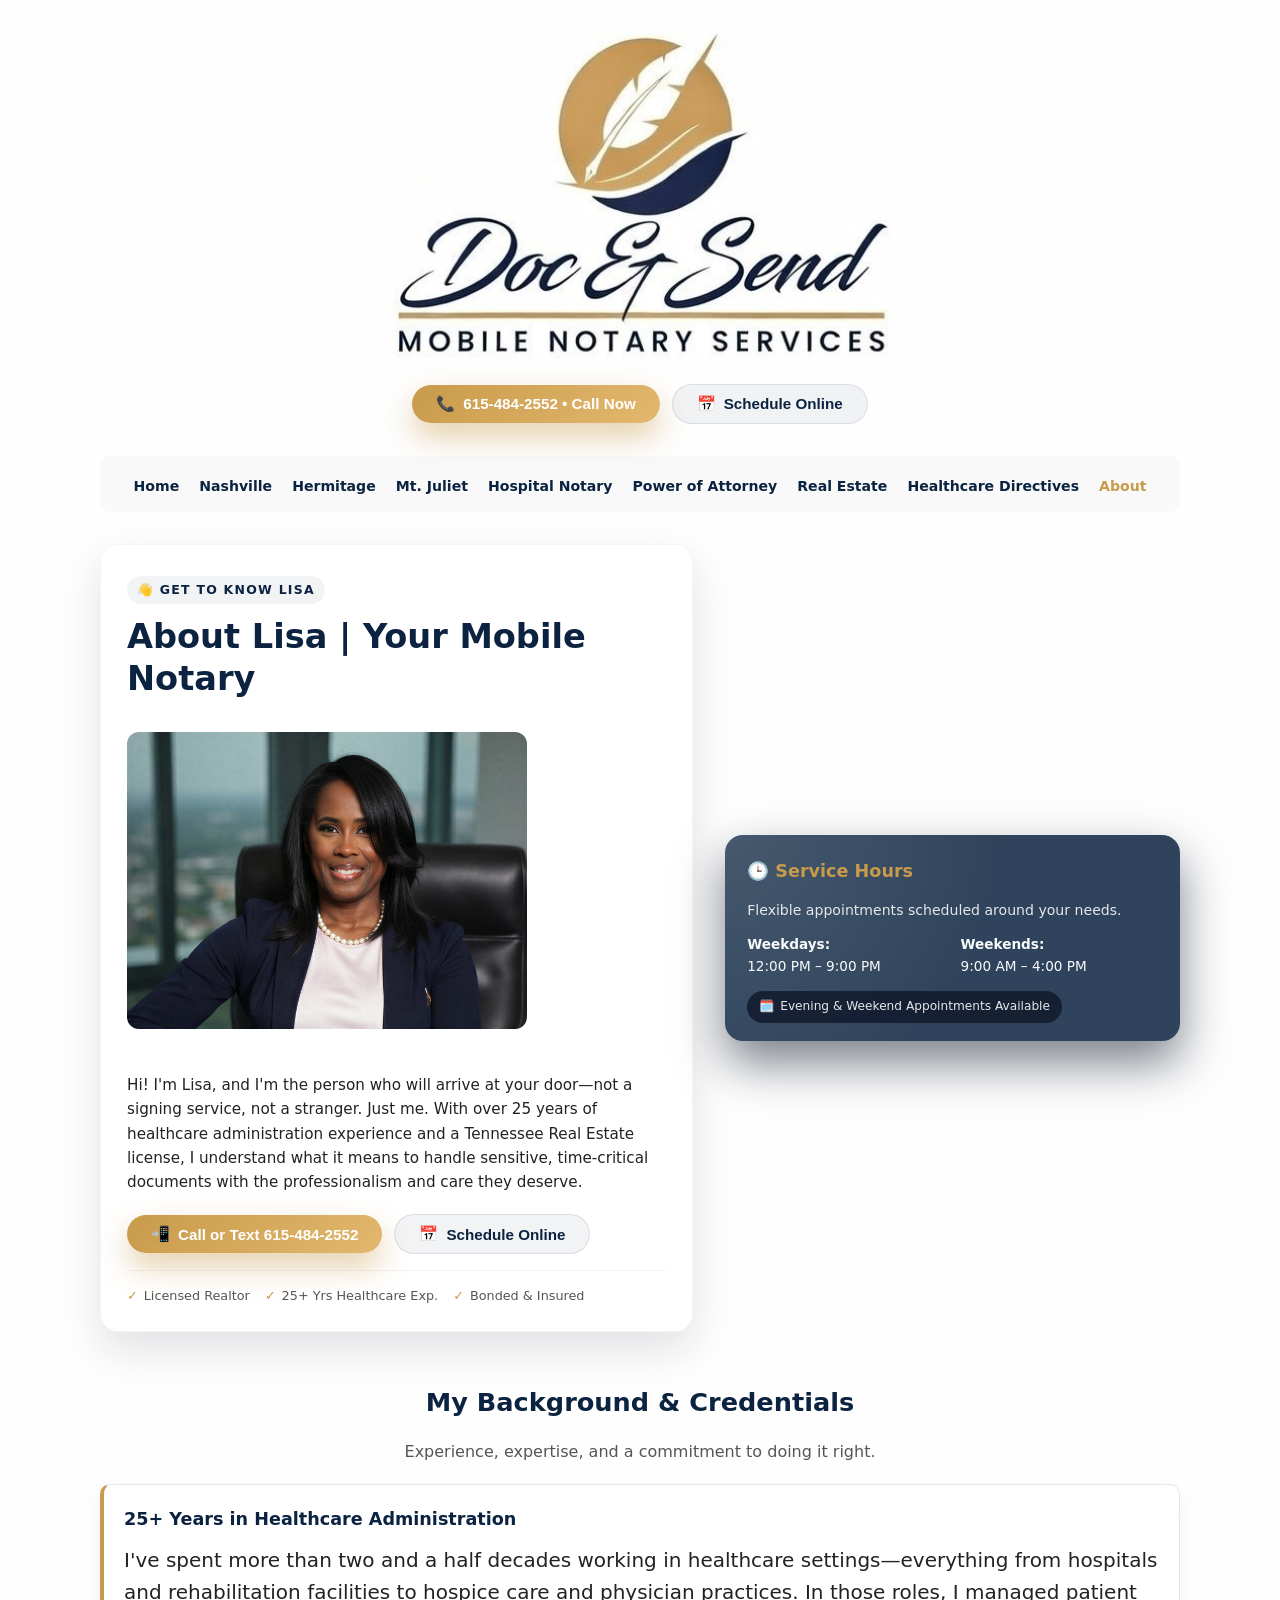
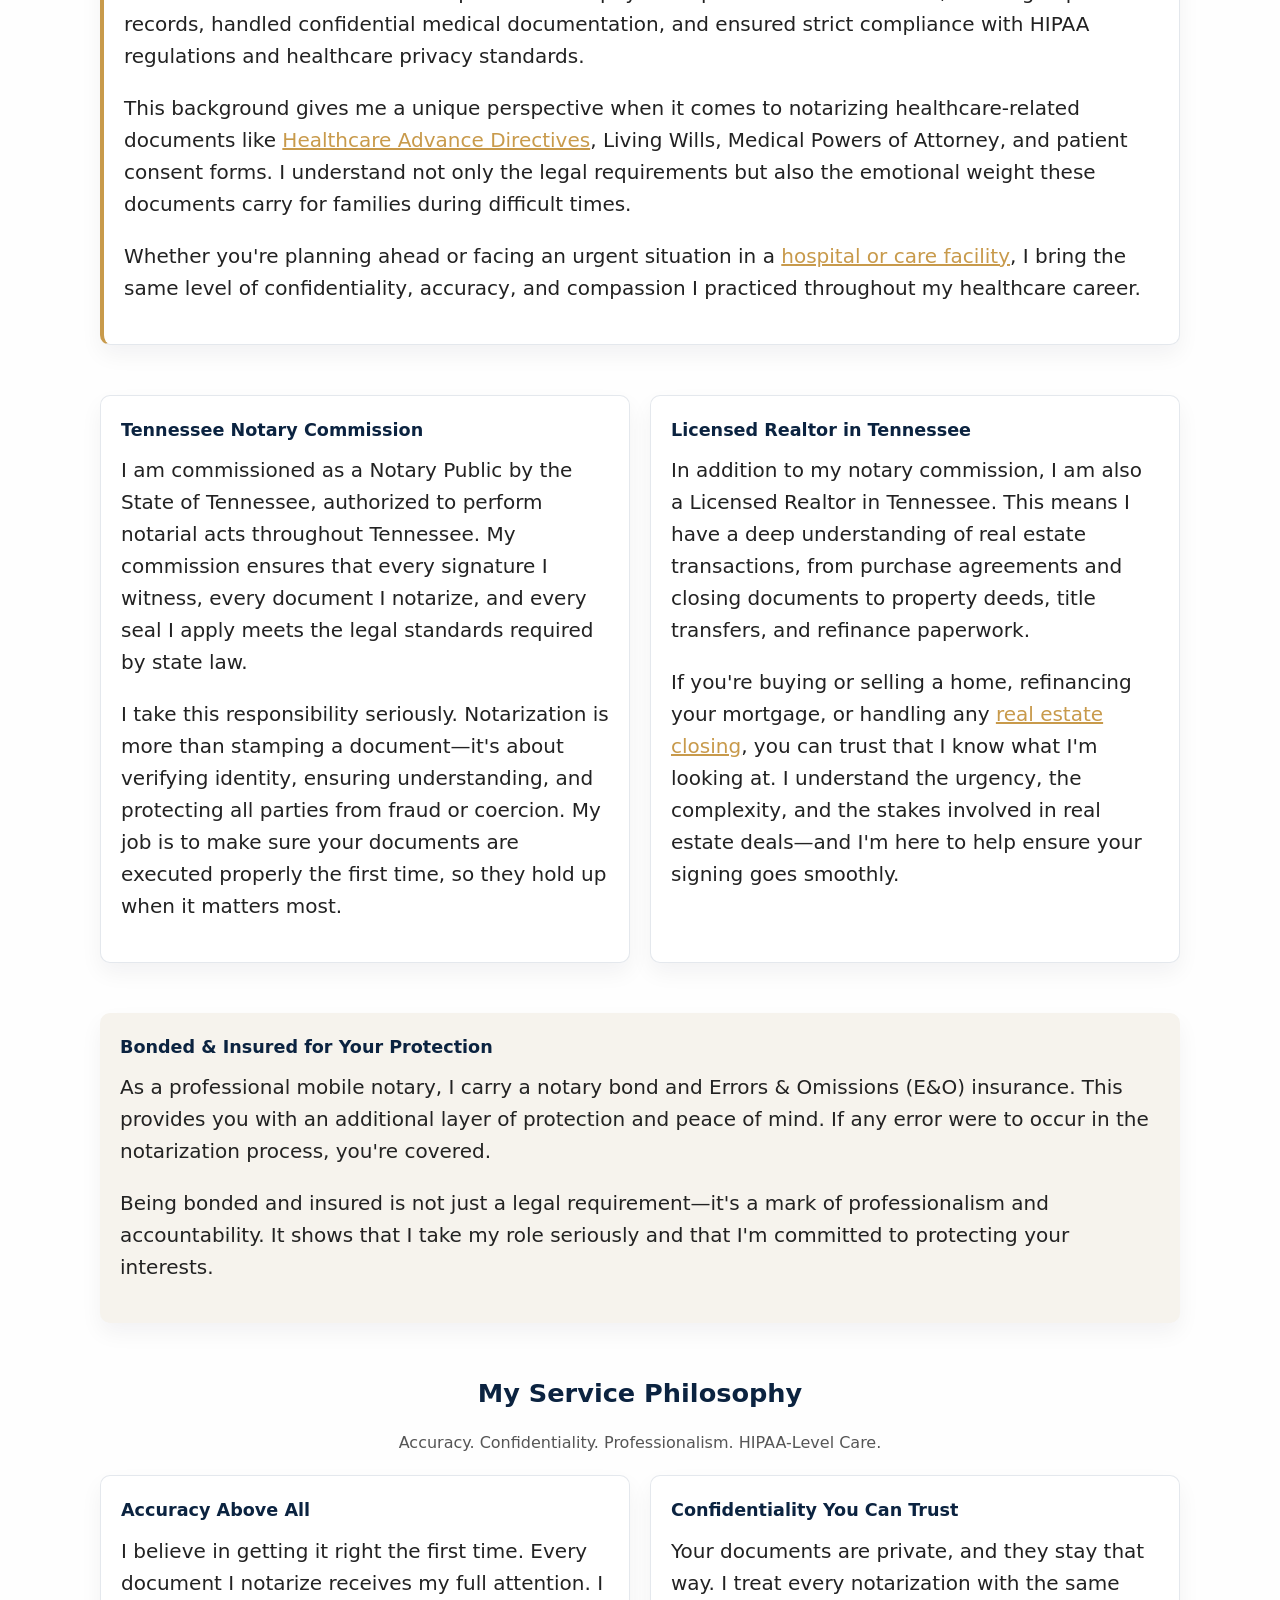
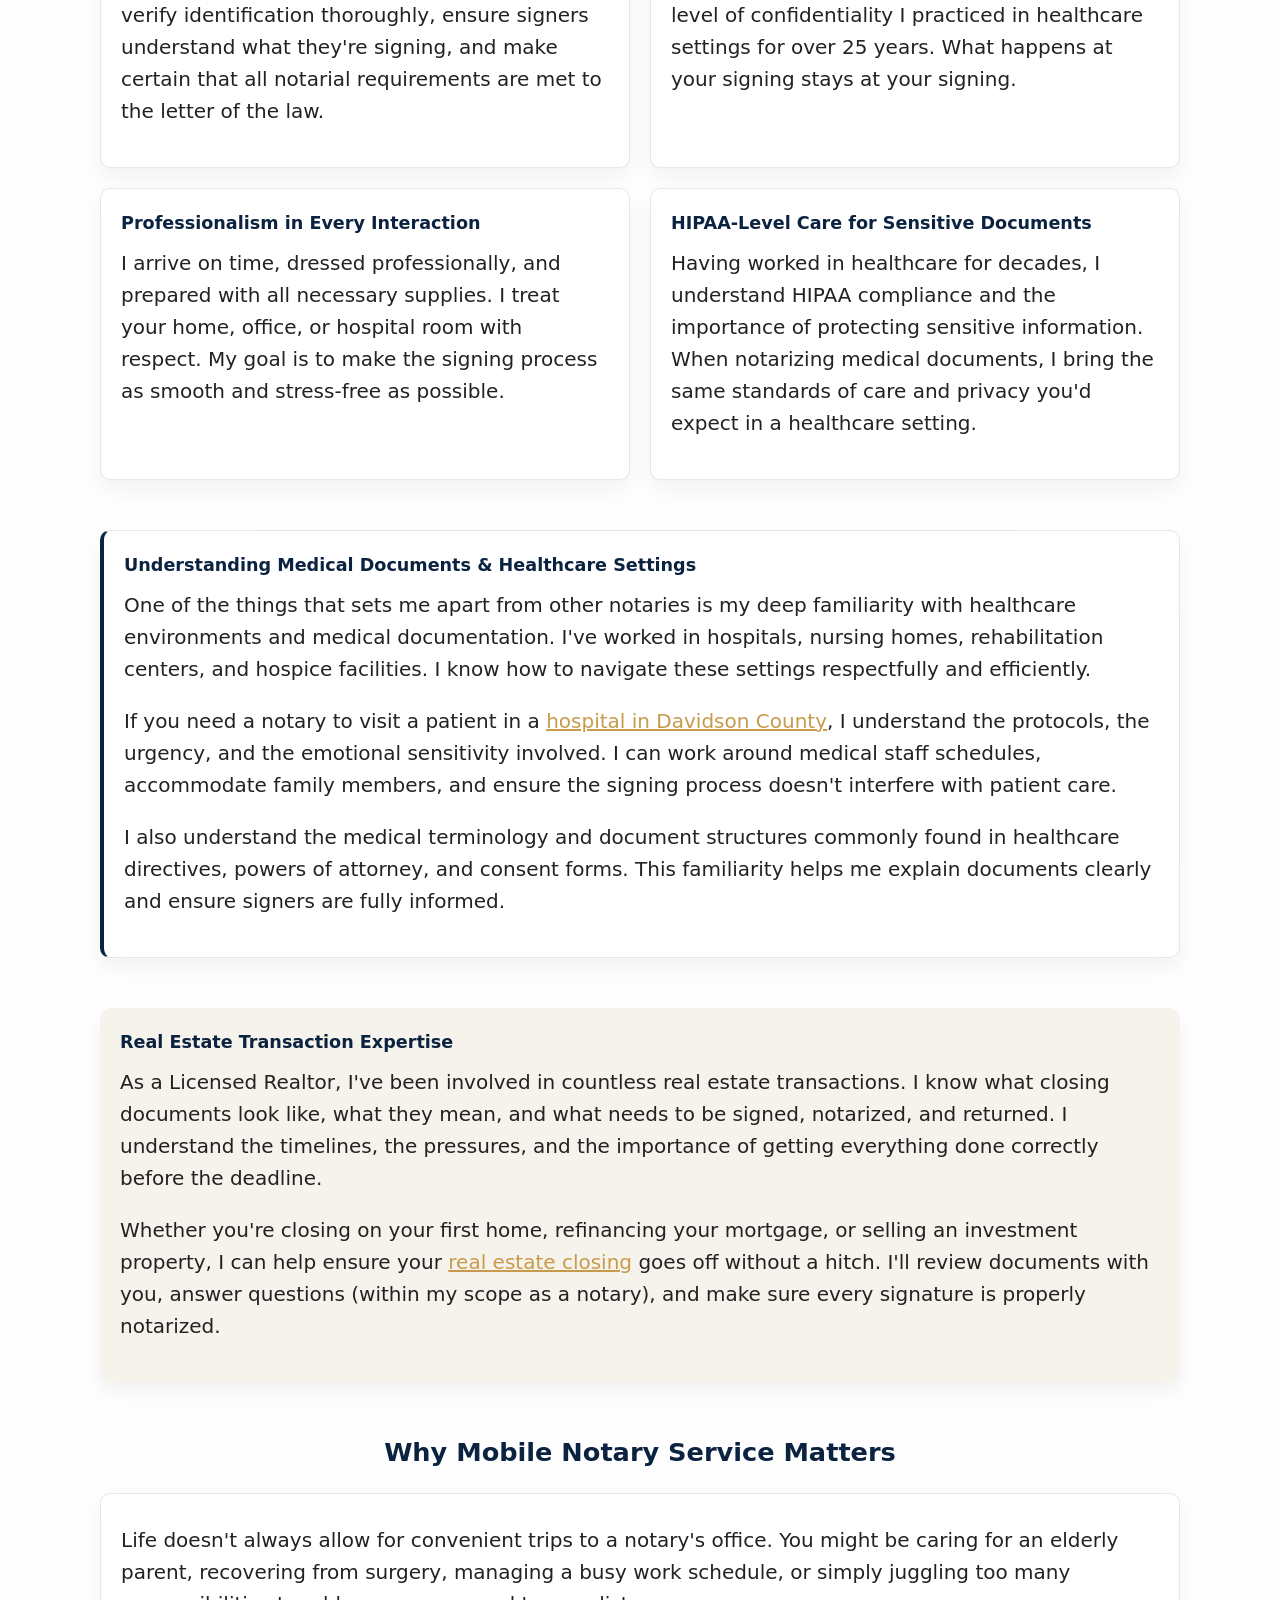
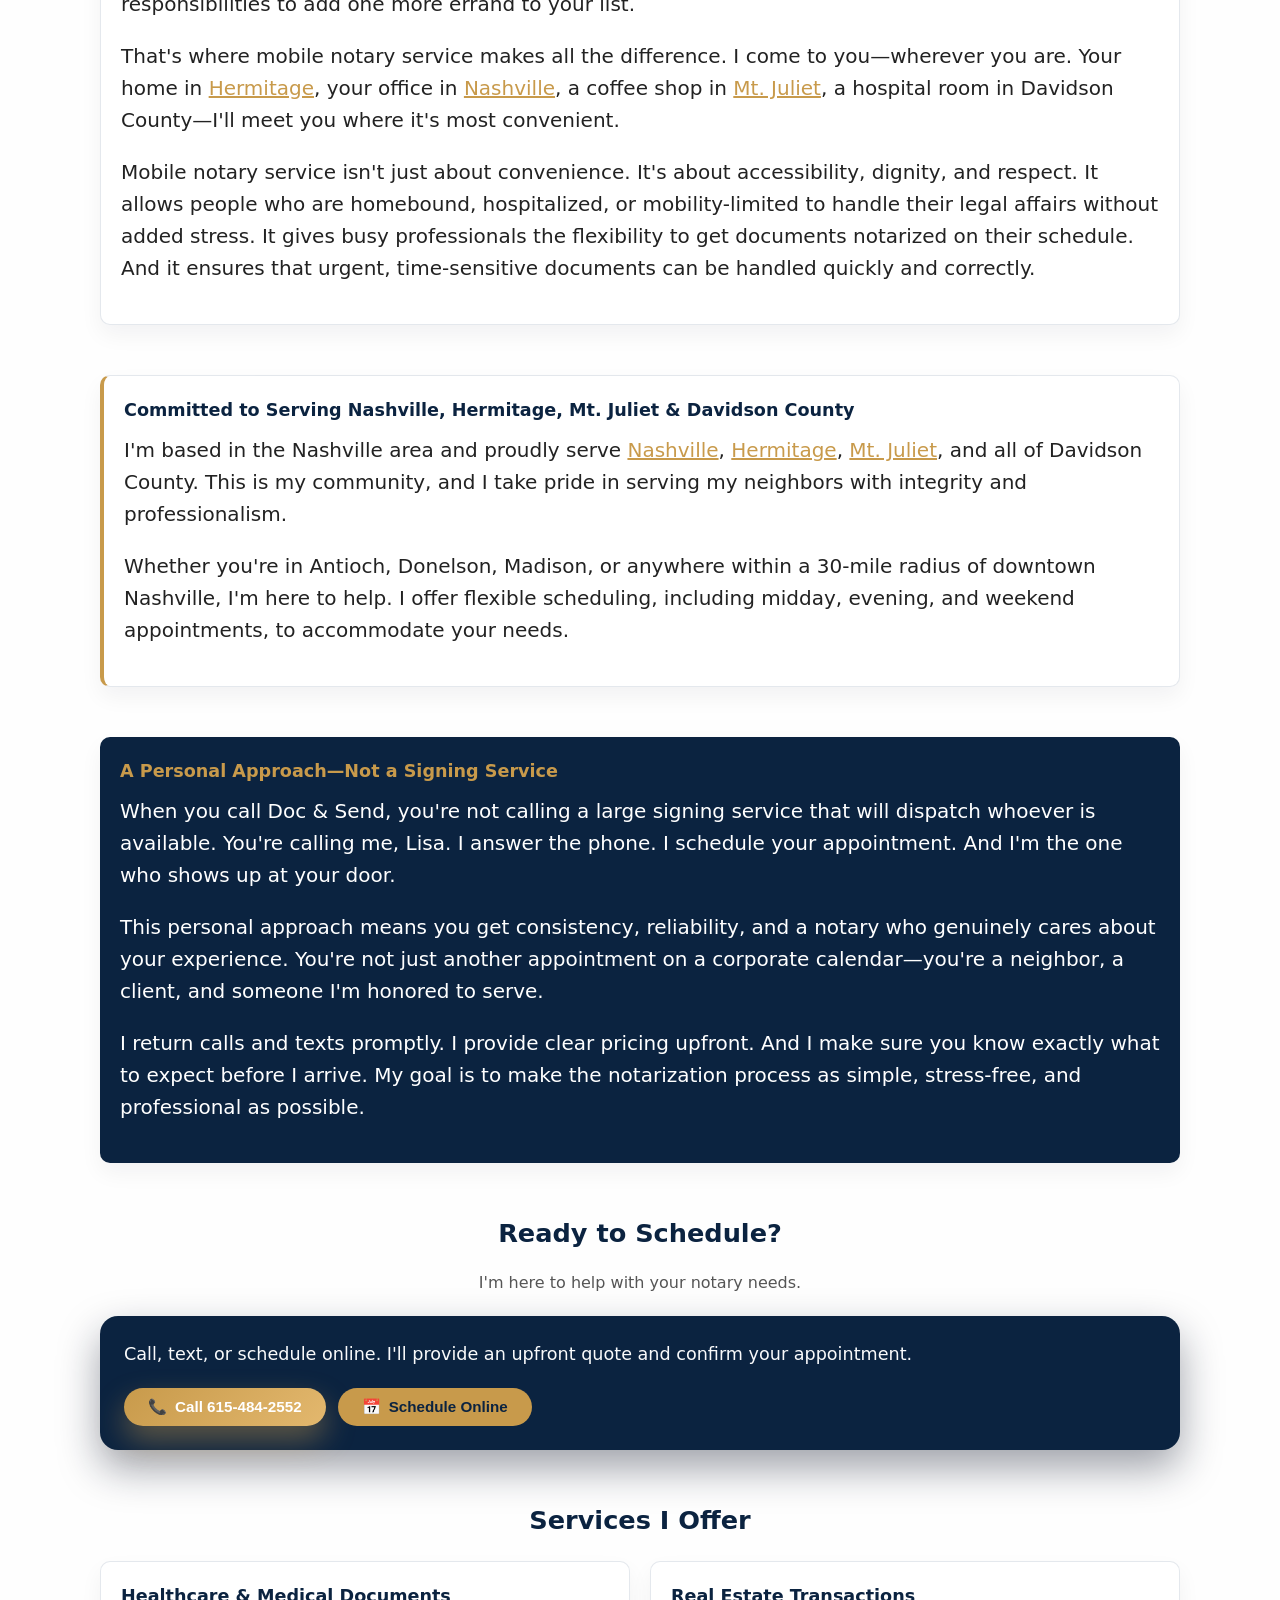
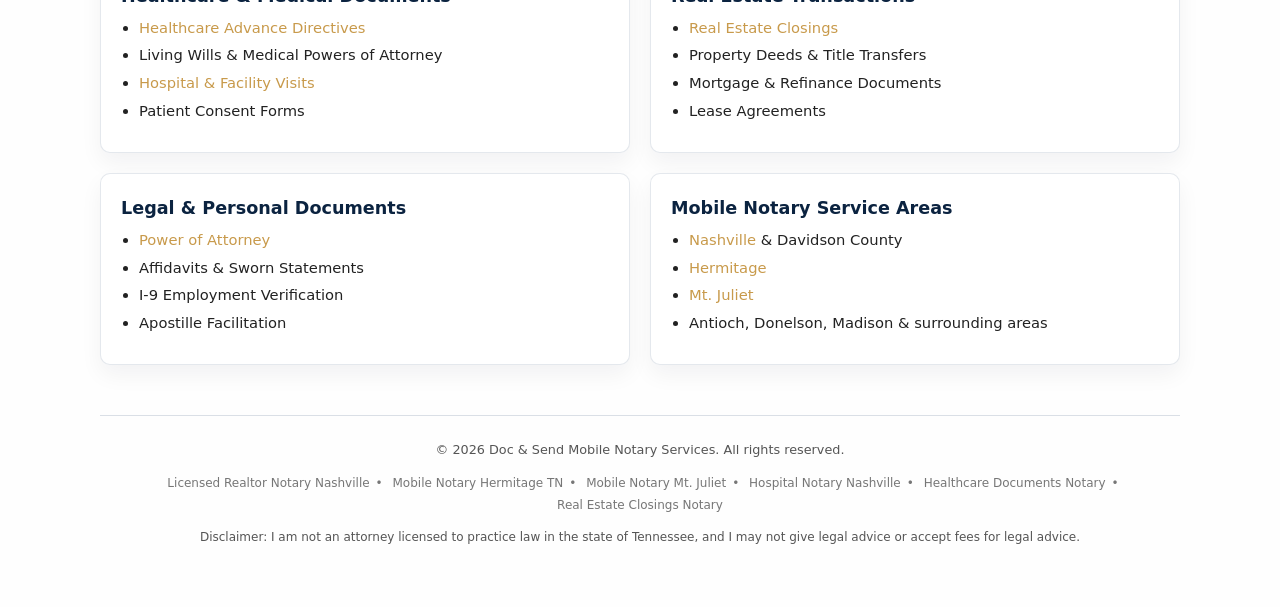
==== about/index.html @ c4f1b06b "Complete Phase IV: About page created Co-authored-by: docandsend <254200608+docandsend@users.noreply" ====
<!DOCTYPE html>

<html lang="en">

<head>

  <meta charset="UTF-8" />

  <title>About Lisa | Doc & Send Mobile Notary | 25+ Years Healthcare Experience</title>

  <meta name="description" content="Meet Lisa, your mobile notary with 25+ years healthcare administration experience, Tennessee Notary Commission, and Licensed Realtor. Bonded & insured. Serving Nashville, TN." />

  <meta name="viewport" content="width=device-width, initial-scale=1" />

  <link rel="canonical" href="https://docandsend.com/about/" />

  <meta name="keywords" content="about Doc and Send, Lisa mobile notary, healthcare notary Nashville, licensed realtor notary, Tennessee notary commission, bonded insured notary Nashville" />

  

  <meta property="og:title" content="About Lisa | Doc & Send Mobile Notary | 25+ Years Healthcare Experience" />

  <meta property="og:description" content="Meet Lisa, your mobile notary with 25+ years healthcare administration experience, Tennessee Notary Commission, and Licensed Realtor. Bonded & insured. Serving Nashville, TN." />

  <meta property="og:url" content="https://docandsend.com/about/" />

  <meta property="og:type" content="website" />

  <meta property="og:image" content="https://docandsend.com/Lisa_Midshot.webp" />

  <style>

    :root {

      --ds-navy: #0b2340;

      --ds-gold: #c89a4b;

      --ds-cream: #f6f3ed;

      --ds-text: #222222;

      --ds-muted: #555555;

      --ds-radius-lg: 18px;

      --ds-radius-md: 10px;

      --ds-shadow-soft: 0 18px 40px rgba(15, 23, 42, 0.12);

      --ds-font-sans: system-ui, -apple-system, BlinkMacSystemFont, "SF Pro Text", "Segoe UI", sans-serif;

      --ds-max-width: 1120px;

    }

    * { box-sizing: border-box; }

    body {
  margin: 0;
  font-size: 20px;
  font-family: var(--ds-font-sans);
  color: var(--ds-text);
  background-color: #fefefe;
  line-height: 1.6;
}


    a { color: inherit; text-decoration: none; }

    .page {

      max-width: var(--ds-max-width);

      margin: 0 auto;

      padding: 24px 20px 60px;

    }

    /* HEADER */

    header {

      display: flex;

      align-items: center;

      justify-content: center;

      gap: 16px;

      margin-bottom: 32px;

      flex-wrap: wrap;

    }

    .brand {

      display: flex;

      align-items: center;

      gap: 14px;

      justify-content: center;

      width: 100%;

    }

    .brand img {

      display: block;

      width: clamp(160px, 45vw, 520px);

      max-width: 60vw;

      height: auto;

      margin: 0 auto;

    }

    .header-cta {

      display: flex;

      flex-direction: row;

      align-items: center;

      justify-content: center;

      gap: 12px;

      margin-top: 10px;

      flex-wrap: wrap;

    }

    /* BUTTONS */

    .btn-primary {

      display: inline-flex;

      align-items: center;

      justify-content: center;

      gap: 8px;

      padding: 10px 24px;

      border-radius: 999px;

      background: linear-gradient(135deg, var(--ds-gold), #e3b86e);

      color: #fff;

      font-weight: 600;

      font-size: 0.95rem;

      border: none;

      cursor: pointer;

      box-shadow: 0 14px 30px rgba(200, 154, 75, 0.45);

      transition: transform 0.12s ease, box-shadow 0.12s ease;

    }

    .btn-primary:hover {

      transform: translateY(-1px);

      box-shadow: 0 18px 38px rgba(200, 154, 75, 0.55);

    }

    

    .btn-secondary {

        background: rgba(11, 35, 64, 0.05);

        color: var(--ds-navy);

        box-shadow: none;

        border: 1px solid rgba(11, 35, 64, 0.1);

    }

    .btn-secondary:hover {

        background: rgba(11, 35, 64, 0.1);

        box-shadow: none;

    }

    /* NAVIGATION */

    nav {

      margin-bottom: 32px;

      background: rgba(11, 35, 64, 0.02);

      border-radius: var(--ds-radius-md);

      padding: 12px 20px;

      overflow-x: auto;

      -webkit-overflow-scrolling: touch;

    }

    nav ul {

      display: flex;

      list-style: none;

      margin: 0;

      padding: 0;

      gap: 20px;

      flex-wrap: wrap;

      justify-content: center;

      align-items: center;

    }

    nav li {

      white-space: nowrap;

    }

    nav a {

      color: var(--ds-navy);

      font-weight: 600;

      font-size: 0.88rem;

      text-decoration: none;

      transition: color 0.2s ease;

    }

    nav a:hover {

      color: var(--ds-gold);

    }

    nav a.active {

      color: var(--ds-gold);

    }

    /* HERO */

    .hero {

      display: grid;

      grid-template-columns: minmax(0, 3fr) minmax(0, 2.3fr);

      gap: 32px;

      align-items: center;

      margin-bottom: 50px;

    }

    .hero-card {

      background: #ffffff;

      border-radius: var(--ds-radius-lg);

      padding: 26px 26px 24px;

      box-shadow: var(--ds-shadow-soft);

      border: 1px solid rgba(15, 23, 42, 0.04);

    }

    .eyebrow {

      display: inline-flex;

      align-items: center;

      gap: 8px;

      padding: 4px 10px;

      border-radius: 999px;

      background: rgba(11, 35, 64, 0.05);

      color: var(--ds-navy);

      font-size: 0.78rem;

      text-transform: uppercase;

      letter-spacing: 0.1em;

      margin-bottom: 12px;

      font-weight: 700;

    }

    .hero-title {

      font-size: 2.1rem;

      line-height: 1.25;

      margin: 0 0 12px;

      color: var(--ds-navy);

    }

    

    .hero-kicker {

      font-weight: 600;

      color: var(--ds-muted);

      font-size: 1rem;

      margin-bottom: 8px;

    }

    .hero-copy {

      font-size: 0.95rem;

      color: var(--ds-text);

      margin-bottom: 20px;

    }

    .hero-actions {

      display: flex;

      flex-wrap: wrap;

      gap: 12px;

      align-items: center;

      margin-bottom: 16px;

    }

    .secondary-link {

      font-size: 0.86rem;

      color: var(--ds-navy);

      text-decoration: underline;

      text-decoration-style: dotted;

      text-decoration-thickness: 1px;

      text-underline-offset: 3px;

    }

    .hero-trust {

        display: flex;

        gap: 15px;

        margin-top: 15px;

        font-size: 0.8rem;

        color: var(--ds-muted);

        flex-wrap: wrap;

        border-top: 1px solid rgba(0,0,0,0.05);

        padding-top: 15px;

    }

    .trust-item { display: flex; align-items: center; gap: 6px; }

    .trust-item span { color: var(--ds-gold); font-weight: bold; }

    .hero-highlight {

      background: #2f445c;

      border-radius: var(--ds-radius-lg);

      padding: 22px 22px 18px;

      color: #f9fafb;

      box-shadow: 0 22px 48px rgba(15, 23, 42, 0.55);

      position: relative;

      overflow: hidden;

    }

    .hero-highlight:before {

      content: "";

      position: absolute;

      inset: 0;

      background: radial-gradient(circle at 0% 0%, rgba(255,255,255,0.12), transparent 55%);

      opacity: 0.9;

    }

    .hero-highlight-inner { position: relative; z-index: 1; }

    .hero-highlight-title { font-size: 1.1rem; font-weight: 600; margin-bottom: 6px; color: var(--ds-gold); }

    .hero-highlight-text { font-size: 0.88rem; color: #e5e7eb; margin-bottom: 12px; }

    .hero-highlight-hours { display: grid; grid-template-columns: repeat(2, minmax(0,1fr)); gap: 8px 16px; font-size: 0.85rem; }

    

    .badge-pill {

      display: inline-flex;

      align-items: center;

      gap: 6px;

      padding: 6px 12px;

      border-radius: 999px;

      background: rgba(15, 23, 42, 0.8);

      color: #e5e7eb;

      font-size: 0.76rem;

      margin-top: 14px;

    }

    section { margin-bottom: 50px; }

    .section-header { margin-bottom: 20px; text-align: center; }

    .section-title { font-size: 1.6rem; font-weight: 700; color: var(--ds-navy); margin: 0 0 8px; }

    .section-tagline { font-size: 1rem; color: var(--ds-muted); }

    .grid-2 { display: grid; gap: 20px; grid-template-columns: repeat(2, minmax(0, 1fr)); }

    .grid-3 { display: grid; gap: 20px; grid-template-columns: repeat(3, minmax(0, 1fr)); }

    .card {

      background: #ffffff;

      border-radius: var(--ds-radius-md);

      padding: 20px;

      border: 1px solid rgba(148, 163, 184, 0.25);

      box-shadow: 0 10px 22px rgba(15,23,42,0.05);

      transition: transform 0.2s ease;

      height: 100%;

    }

    .card:hover { transform: translateY(-2px); box-shadow: 0 15px 30px rgba(15,23,42,0.1); }

    .card-title { font-size: 1.1rem; font-weight: 700; color: var(--ds-navy); margin-bottom: 6px; }

    .card-sub { font-size: 0.9rem; color: var(--ds-muted); margin-bottom: 12px; font-style: italic; }

    .card ul { padding-left: 18px; margin: 6px 0 10px; font-size: 0.92rem; }

    .card ul li + li { margin-top: 4px; }

    

    /* Process Step Styles */

    .step-card { text-align: center; padding: 24px 16px; }

    .step-num {

        background: var(--ds-navy);

        color: white;

        width: 36px; height: 36px;

        border-radius: 50%;

        display: flex; align-items: center; justify-content: center;

        margin: 0 auto 12px;

        font-weight: bold;

        box-shadow: 0 4px 10px rgba(11, 35, 64, 0.3);

    }

    

    .pill-row { display: flex; flex-wrap: wrap; gap: 8px; margin-top: 12px; font-size: 0.78rem; }

    .pill { padding: 4px 10px; border-radius: 999px; background: rgba(11, 35, 64, 0.06); color: var(--ds-navy); font-weight: 600; }

    /* SPECIAL PRICING STYLES */

    .price-item { display: flex; justify-content: space-between; align-items: baseline; margin-bottom: 10px; padding-bottom: 10px; border-bottom: 1px dashed #e5e7eb; }

    .price-item:last-child { border-bottom: none; margin-bottom: 0; }

    .price-label { font-size: 0.95rem; color: var(--ds-text); }

    .price-val { font-weight: 700; color: var(--ds-navy); }

    .price-val.highlight { color: var(--ds-gold); font-size: 1.1rem; }

    

    .price-range-card { background: #0b2340; color: #fff; border: none; }

    .price-range-card .card-title { color: #fff; }

    .price-range-card .card-sub { color: #cbd5f5; }

    .price-range-card .price-label { color: #e5e7eb; }

    .price-range-card .price-val { color: var(--ds-gold); }

    .price-range-card .price-item { border-bottom-color: rgba(255,255,255,0.1); }

    .cta-strip {

      background: #0b2340;

      border-radius: var(--ds-radius-lg);

      padding: 24px;

      color: #f9fafb;

      display: flex;

      flex-wrap: wrap;

      align-items: center;

      justify-content: space-between;

      gap: 20px;

      box-shadow: 0 18px 42px rgba(15,23,42,0.4);

    }

    .cta-strip-text { font-size: 1.1rem; }

    footer { margin-top: 40px; border-top: 1px solid rgba(148, 163, 184, 0.35); padding-top: 24px; font-size: 0.8rem; color: var(--ds-muted); text-align: center; }

    .seo-footer { margin-top: 12px; font-size: 0.75rem; opacity: 0.8; line-height: 1.8; }

    .seo-footer span { display: inline-block; margin: 0 6px; }

    /* Responsive */

    @media (max-width: 880px) {

      header { flex-direction: column; text-align: center; }

      .hero { grid-template-columns: minmax(0, 1fr); }

      .hero-highlight { order: -1; margin-bottom: 20px; }

      .grid-3 { grid-template-columns: minmax(0, 1fr); }

    }

    @media (max-width: 520px) {

      body { font-size: 18px; }

      .hero-title { font-size: 1.7rem; }

      .page { padding-inline: 16px; }

      .grid-2 { grid-template-columns: minmax(0, 1fr); }

      .price-item { flex-direction: column; gap: 2px; }

    }
/* Ensure Lisa image width matches "Meet Your Notary" heading */

.notary-header-wrapper {
  display: inline-block;  /* width driven by the heading text */
  text-align: left;       /* optional: keeps alignment clean */
}

.notary-header-wrapper .section-title {
  margin: 0;
  padding: 0;
}

.lisa-image {
  width: 100%;            /* matches the width of the wrapper (same as text) */
  height: auto;           /* preserves aspect ratio */
  display: block;
  margin-top: 0.75rem;    /* space between text and image */
  border-radius: 12px;    /* soft rounded corners */
}

/* Keep centered on mobile/tablet */
@media (max-width: 880px) {
  .section-header {
    text-align: center;
  }
  .notary-header-wrapper {
    text-align: center;
  }
}

  </style>

  <script type="application/ld+json">

  {

    "@context": "https://schema.org",

    "@type": "LocalBusiness",

    "name": "Doc & Send Mobile Notary Services",

    "image": "https://docandsend.com/DocandSend_Logo2.png",

    "url": "https://docandsend.com/",

    "telephone": "+1-615-484-2552",

    "priceRange": "$",

    "address": {

      "@type": "PostalAddress",

      "addressLocality": "Nashville",

      "addressRegion": "TN",

      "postalCode": "37201",

      "addressCountry": "US"

    },

    "areaServed": [

      {

        "@type": "Place",

        "name": "Nashville",

        "address": {

          "@type": "PostalAddress",

          "addressLocality": "Nashville",

          "addressRegion": "TN"

        }

      },

      {

        "@type": "Place",

        "name": "Hermitage",

        "address": {

          "@type": "PostalAddress",

          "addressLocality": "Hermitage",

          "addressRegion": "TN"

        }

      },

      {

        "@type": "Place",

        "name": "Mt. Juliet",

        "address": {

          "@type": "PostalAddress",

          "addressLocality": "Mt. Juliet",

          "addressRegion": "TN"

        }

      },

      {

        "@type": "Place",

        "name": "Davidson County",

        "address": {

          "@type": "PostalAddress",

          "addressRegion": "TN"

        }

      }

    ],

    "geo": {

      "@type": "GeoCoordinates",

      "latitude": 36.1627,

      "longitude": -86.7816

    },

    "openingHoursSpecification": [

      { "@type": "OpeningHoursSpecification", "dayOfWeek": ["Monday","Tuesday","Wednesday","Thursday","Friday"], "opens": "12:00", "closes": "21:00" },

      { "@type": "OpeningHoursSpecification", "dayOfWeek": ["Saturday","Sunday"], "opens": "09:00", "closes": "16:00" }

    ],

    "description": "Licensed Realtor and mobile notary public offering midday, evening, weekend and hospital notary services in Nashville & Davidson County."

  }

  </script>

  <script type="application/ld+json">

  {

    "@context": "https://schema.org",

    "@type": "Person",

    "name": "Lisa",

    "jobTitle": "Mobile Notary Public & Licensed Realtor",

    "description": "Licensed Realtor and mobile notary with 25+ years healthcare administration experience, serving Nashville, Hermitage, Mt. Juliet, and Davidson County.",

    "url": "https://docandsend.com/about/",

    "image": "https://docandsend.com/Lisa_Midshot.webp",

    "telephone": "+1-615-484-2552",

    "knowsAbout": [

      "Notary Services",

      "Healthcare Administration",

      "Real Estate Transactions",

      "HIPAA Compliance",

      "Healthcare Advance Directives",

      "Power of Attorney",

      "Hospital Notary Services",

      "Real Estate Closings"

    ],

    "hasCredential": [

      {

        "@type": "EducationalOccupationalCredential",

        "credentialCategory": "Professional License",

        "name": "Tennessee Notary Commission"

      },

      {

        "@type": "EducationalOccupationalCredential",

        "credentialCategory": "Professional License",

        "name": "Licensed Realtor - Tennessee"

      }

    ],

    "areaServed": {

      "@type": "Place",

      "name": "Nashville Metropolitan Area",

      "address": {

        "@type": "PostalAddress",

        "addressLocality": "Nashville",

        "addressRegion": "TN",

        "addressCountry": "US"

      }

    },

    "memberOf": {

      "@type": "Organization",

      "name": "Doc & Send Mobile Notary Services"

    }

  }

  </script>

</head>

<body>

  <div class="page">

    <header>

      <div class="brand">

        <img src="../DocandSend_Logo2.png" alt="Doc & Send Mobile Notary logo" />

      </div>

      <div class="header-cta">

        <button class="btn-primary" onclick="window.location.href='tel:16154842552'">

          <span class="icon">📞</span>

          <span>615-484-2552 • Call Now</span>

        </button>

        <button class="btn-primary btn-secondary" onclick="window.location.href='https://calendly.com/youroneclickhome/serviceconsult'">

          <span class="icon">📅</span>

          <span>Schedule Online</span>

        </button>

      </div>

    </header>

    <nav>

      <ul>

        <li><a href="../">Home</a></li>

        <li><a href="../mobile-notary-nashville-tn/">Nashville</a></li>

        <li><a href="../mobile-notary-hermitage-tn/">Hermitage</a></li>

        <li><a href="../mobile-notary-mt-juliet-tn/">Mt. Juliet</a></li>

        <li><a href="../hospital-notary-davidson-county/">Hospital Notary</a></li>

        <li><a href="../power-of-attorney-notary-nashville/">Power of Attorney</a></li>

        <li><a href="../real-estate-closing-notary-nashville/">Real Estate</a></li>

        <li><a href="../healthcare-advance-directives-notary/">Healthcare Directives</a></li>

        <li><a href="../about/" class="active">About</a></li>

      </ul>

    </nav>

    <main>

      <section class="hero">

        <div class="hero-card">

          <div class="eyebrow">

            <span>👋 Get to Know Lisa</span>

          </div>

          <h1 class="hero-title">About Lisa | Your Mobile Notary</h1>

          <img src="../Lisa_Midshot.webp" alt="Lisa - Mobile Notary Nashville" style="max-width: 400px; border-radius: 12px; margin: 20px 0;" />

          <p class="hero-copy">

            Hi! I'm Lisa, and I'm the person who will arrive at your door—not a signing service, not a stranger. Just me. With over 25 years of healthcare administration experience and a Tennessee Real Estate license, I understand what it means to handle sensitive, time-critical documents with the professionalism and care they deserve.

          </p>

          <div class="hero-actions">

            <button class="btn-primary" onclick="window.location.href='tel:16154842552'">

              <span class="icon">📲</span>

              <span>Call or Text 615-484-2552</span>

            </button>

            <button class="btn-primary btn-secondary" onclick="window.location.href='https://calendly.com/youroneclickhome/serviceconsult'">

              <span class="icon">📅</span>

              <span>Schedule Online</span>

            </button>

          </div>

          <div class="hero-trust">

            <div class="trust-item"><span>✓</span> Licensed Realtor</div>

            <div class="trust-item"><span>✓</span> 25+ Yrs Healthcare Exp.</div>

            <div class="trust-item"><span>✓</span> Bonded & Insured</div>

          </div>

        </div>

        <aside class="hero-highlight">

          <div class="hero-highlight-inner">

            <div class="hero-highlight-title">🕒 Service Hours</div>

            <p class="hero-highlight-text">

              Flexible appointments scheduled around your needs.

            </p>

            <div class="hero-highlight-hours">

              <div><strong>Weekdays:</strong><br>12:00 PM – 9:00 PM</div>

              <div><strong>Weekends:</strong><br>9:00 AM – 4:00 PM</div>

            </div>

            <div class="badge-pill">

              <span>🗓️</span>

              <span>Evening & Weekend Appointments Available</span>

            </div>

          </div>

        </aside>

      </section>

      <section>

        <div class="section-header">

          <h2 class="section-title">My Background & Credentials</h2>

          <p class="section-tagline">Experience, expertise, and a commitment to doing it right.</p>

        </div>

        <div class="card" style="border-left: 4px solid var(--ds-gold);">

          <div class="card-title">25+ Years in Healthcare Administration</div>

          <p style="margin-top: 10px;">

            I've spent more than two and a half decades working in healthcare settings—everything from hospitals and rehabilitation facilities to hospice care and physician practices. In those roles, I managed patient records, handled confidential medical documentation, and ensured strict compliance with HIPAA regulations and healthcare privacy standards.

          </p>

          <p style="margin-top: 10px;">

            This background gives me a unique perspective when it comes to notarizing healthcare-related documents like <a href="../healthcare-advance-directives-notary/" style="color: var(--ds-gold); text-decoration: underline;">Healthcare Advance Directives</a>, Living Wills, Medical Powers of Attorney, and patient consent forms. I understand not only the legal requirements but also the emotional weight these documents carry for families during difficult times.

          </p>

          <p style="margin-top: 10px;">

            Whether you're planning ahead or facing an urgent situation in a <a href="../hospital-notary-davidson-county/" style="color: var(--ds-gold); text-decoration: underline;">hospital or care facility</a>, I bring the same level of confidentiality, accuracy, and compassion I practiced throughout my healthcare career.

          </p>

        </div>

      </section>

      <section>

        <div class="grid-2">

          <div class="card">

            <div class="card-title">Tennessee Notary Commission</div>

            <p style="margin-top: 10px;">

              I am commissioned as a Notary Public by the State of Tennessee, authorized to perform notarial acts throughout Tennessee. My commission ensures that every signature I witness, every document I notarize, and every seal I apply meets the legal standards required by state law.

            </p>

            <p style="margin-top: 10px;">

              I take this responsibility seriously. Notarization is more than stamping a document—it's about verifying identity, ensuring understanding, and protecting all parties from fraud or coercion. My job is to make sure your documents are executed properly the first time, so they hold up when it matters most.

            </p>

          </div>

          <div class="card">

            <div class="card-title">Licensed Realtor in Tennessee</div>

            <p style="margin-top: 10px;">

              In addition to my notary commission, I am also a Licensed Realtor in Tennessee. This means I have a deep understanding of real estate transactions, from purchase agreements and closing documents to property deeds, title transfers, and refinance paperwork.

            </p>

            <p style="margin-top: 10px;">

              If you're buying or selling a home, refinancing your mortgage, or handling any <a href="../real-estate-closing-notary-nashville/" style="color: var(--ds-gold); text-decoration: underline;">real estate closing</a>, you can trust that I know what I'm looking at. I understand the urgency, the complexity, and the stakes involved in real estate deals—and I'm here to help ensure your signing goes smoothly.

            </p>

          </div>

        </div>

      </section>

      <section>

        <div class="card" style="background: #f6f3ed; border: none;">

          <div class="card-title">Bonded & Insured for Your Protection</div>

          <p style="margin-top: 10px;">

            As a professional mobile notary, I carry a notary bond and Errors & Omissions (E&O) insurance. This provides you with an additional layer of protection and peace of mind. If any error were to occur in the notarization process, you're covered.

          </p>

          <p style="margin-top: 10px;">

            Being bonded and insured is not just a legal requirement—it's a mark of professionalism and accountability. It shows that I take my role seriously and that I'm committed to protecting your interests.

          </p>

        </div>

      </section>

      <section>

        <div class="section-header">

          <h2 class="section-title">My Service Philosophy</h2>

          <p class="section-tagline">Accuracy. Confidentiality. Professionalism. HIPAA-Level Care.</p>

        </div>

        <div class="grid-2">

          <div class="card">

            <div class="card-title">Accuracy Above All</div>

            <p style="margin-top: 10px;">

              I believe in getting it right the first time. Every document I notarize receives my full attention. I verify identification thoroughly, ensure signers understand what they're signing, and make certain that all notarial requirements are met to the letter of the law.

            </p>

          </div>

          <div class="card">

            <div class="card-title">Confidentiality You Can Trust</div>

            <p style="margin-top: 10px;">

              Your documents are private, and they stay that way. I treat every notarization with the same level of confidentiality I practiced in healthcare settings for over 25 years. What happens at your signing stays at your signing.

            </p>

          </div>

          <div class="card">

            <div class="card-title">Professionalism in Every Interaction</div>

            <p style="margin-top: 10px;">

              I arrive on time, dressed professionally, and prepared with all necessary supplies. I treat your home, office, or hospital room with respect. My goal is to make the signing process as smooth and stress-free as possible.

            </p>

          </div>

          <div class="card">

            <div class="card-title">HIPAA-Level Care for Sensitive Documents</div>

            <p style="margin-top: 10px;">

              Having worked in healthcare for decades, I understand HIPAA compliance and the importance of protecting sensitive information. When notarizing medical documents, I bring the same standards of care and privacy you'd expect in a healthcare setting.

            </p>

          </div>

        </div>

      </section>

      <section>

        <div class="card" style="border-left: 4px solid var(--ds-navy);">

          <div class="card-title">Understanding Medical Documents & Healthcare Settings</div>

          <p style="margin-top: 10px;">

            One of the things that sets me apart from other notaries is my deep familiarity with healthcare environments and medical documentation. I've worked in hospitals, nursing homes, rehabilitation centers, and hospice facilities. I know how to navigate these settings respectfully and efficiently.

          </p>

          <p style="margin-top: 10px;">

            If you need a notary to visit a patient in a <a href="../hospital-notary-davidson-county/" style="color: var(--ds-gold); text-decoration: underline;">hospital in Davidson County</a>, I understand the protocols, the urgency, and the emotional sensitivity involved. I can work around medical staff schedules, accommodate family members, and ensure the signing process doesn't interfere with patient care.

          </p>

          <p style="margin-top: 10px;">

            I also understand the medical terminology and document structures commonly found in healthcare directives, powers of attorney, and consent forms. This familiarity helps me explain documents clearly and ensure signers are fully informed.

          </p>

        </div>

      </section>

      <section>

        <div class="card" style="background: var(--ds-cream); border: none;">

          <div class="card-title">Real Estate Transaction Expertise</div>

          <p style="margin-top: 10px;">

            As a Licensed Realtor, I've been involved in countless real estate transactions. I know what closing documents look like, what they mean, and what needs to be signed, notarized, and returned. I understand the timelines, the pressures, and the importance of getting everything done correctly before the deadline.

          </p>

          <p style="margin-top: 10px;">

            Whether you're closing on your first home, refinancing your mortgage, or selling an investment property, I can help ensure your <a href="../real-estate-closing-notary-nashville/" style="color: var(--ds-gold); text-decoration: underline;">real estate closing</a> goes off without a hitch. I'll review documents with you, answer questions (within my scope as a notary), and make sure every signature is properly notarized.

          </p>

        </div>

      </section>

      <section>

        <div class="section-header">

          <h2 class="section-title">Why Mobile Notary Service Matters</h2>

        </div>

        <div class="card">

          <p style="margin-top: 10px;">

            Life doesn't always allow for convenient trips to a notary's office. You might be caring for an elderly parent, recovering from surgery, managing a busy work schedule, or simply juggling too many responsibilities to add one more errand to your list.

          </p>

          <p style="margin-top: 10px;">

            That's where mobile notary service makes all the difference. I come to you—wherever you are. Your home in <a href="../mobile-notary-hermitage-tn/" style="color: var(--ds-gold); text-decoration: underline;">Hermitage</a>, your office in <a href="../mobile-notary-nashville-tn/" style="color: var(--ds-gold); text-decoration: underline;">Nashville</a>, a coffee shop in <a href="../mobile-notary-mt-juliet-tn/" style="color: var(--ds-gold); text-decoration: underline;">Mt. Juliet</a>, a hospital room in Davidson County—I'll meet you where it's most convenient.

          </p>

          <p style="margin-top: 10px;">

            Mobile notary service isn't just about convenience. It's about accessibility, dignity, and respect. It allows people who are homebound, hospitalized, or mobility-limited to handle their legal affairs without added stress. It gives busy professionals the flexibility to get documents notarized on their schedule. And it ensures that urgent, time-sensitive documents can be handled quickly and correctly.

          </p>

        </div>

      </section>

      <section>

        <div class="card" style="border-left: 4px solid var(--ds-gold);">

          <div class="card-title">Committed to Serving Nashville, Hermitage, Mt. Juliet & Davidson County</div>

          <p style="margin-top: 10px;">

            I'm based in the Nashville area and proudly serve <a href="../mobile-notary-nashville-tn/" style="color: var(--ds-gold); text-decoration: underline;">Nashville</a>, <a href="../mobile-notary-hermitage-tn/" style="color: var(--ds-gold); text-decoration: underline;">Hermitage</a>, <a href="../mobile-notary-mt-juliet-tn/" style="color: var(--ds-gold); text-decoration: underline;">Mt. Juliet</a>, and all of Davidson County. This is my community, and I take pride in serving my neighbors with integrity and professionalism.

          </p>

          <p style="margin-top: 10px;">

            Whether you're in Antioch, Donelson, Madison, or anywhere within a 30-mile radius of downtown Nashville, I'm here to help. I offer flexible scheduling, including midday, evening, and weekend appointments, to accommodate your needs.

          </p>

        </div>

      </section>

      <section>

        <div class="card" style="background: #0b2340; color: #fff; border: none;">

          <div class="card-title" style="color: var(--ds-gold);">A Personal Approach—Not a Signing Service</div>

          <p style="margin-top: 10px;">

            When you call Doc & Send, you're not calling a large signing service that will dispatch whoever is available. You're calling me, Lisa. I answer the phone. I schedule your appointment. And I'm the one who shows up at your door.

          </p>

          <p style="margin-top: 10px;">

            This personal approach means you get consistency, reliability, and a notary who genuinely cares about your experience. You're not just another appointment on a corporate calendar—you're a neighbor, a client, and someone I'm honored to serve.

          </p>

          <p style="margin-top: 10px;">

            I return calls and texts promptly. I provide clear pricing upfront. And I make sure you know exactly what to expect before I arrive. My goal is to make the notarization process as simple, stress-free, and professional as possible.

          </p>

        </div>

      </section>

      <section>

        <div class="section-header">

          <h2 class="section-title">Ready to Schedule?</h2>

          <p class="section-tagline">I'm here to help with your notary needs.</p>

        </div>

        <div class="cta-strip">

          <div>

            <div class="cta-strip-text">

              Call, text, or schedule online. I'll provide an upfront quote and confirm your appointment.

            </div>

          </div>

          <div style="display: flex; gap: 12px; flex-wrap: wrap;">

            <button class="btn-primary" onclick="window.location.href='tel:16154842552'">

              <span class="icon">📞</span>

              <span>Call 615-484-2552</span>

            </button>

            <button class="btn-primary btn-secondary" onclick="window.location.href='https://calendly.com/youroneclickhome/serviceconsult'" style="background: var(--ds-gold); border: none;">

              <span class="icon">📅</span>

              <span>Schedule Online</span>

            </button>

          </div>

        </div>

      </section>

      <section>

        <div class="section-header">

          <h2 class="section-title">Services I Offer</h2>

        </div>

        <div class="grid-2">

          <div class="card">

            <div class="card-title">Healthcare & Medical Documents</div>

            <ul>

              <li><a href="../healthcare-advance-directives-notary/" style="color: var(--ds-gold);">Healthcare Advance Directives</a></li>

              <li>Living Wills & Medical Powers of Attorney</li>

              <li><a href="../hospital-notary-davidson-county/" style="color: var(--ds-gold);">Hospital & Facility Visits</a></li>

              <li>Patient Consent Forms</li>

            </ul>

          </div>

          <div class="card">

            <div class="card-title">Real Estate Transactions</div>

            <ul>

              <li><a href="../real-estate-closing-notary-nashville/" style="color: var(--ds-gold);">Real Estate Closings</a></li>

              <li>Property Deeds & Title Transfers</li>

              <li>Mortgage & Refinance Documents</li>

              <li>Lease Agreements</li>

            </ul>

          </div>

          <div class="card">

            <div class="card-title">Legal & Personal Documents</div>

            <ul>

              <li><a href="../power-of-attorney-notary-nashville/" style="color: var(--ds-gold);">Power of Attorney</a></li>

              <li>Affidavits & Sworn Statements</li>

              <li>I-9 Employment Verification</li>

              <li>Apostille Facilitation</li>

            </ul>

          </div>

          <div class="card">

            <div class="card-title">Mobile Notary Service Areas</div>

            <ul>

              <li><a href="../mobile-notary-nashville-tn/" style="color: var(--ds-gold);">Nashville</a> & Davidson County</li>

              <li><a href="../mobile-notary-hermitage-tn/" style="color: var(--ds-gold);">Hermitage</a></li>

              <li><a href="../mobile-notary-mt-juliet-tn/" style="color: var(--ds-gold);">Mt. Juliet</a></li>

              <li>Antioch, Donelson, Madison & surrounding areas</li>

            </ul>

          </div>

        </div>

      </section>

    </main>

    <footer>

      <div>© <span id="year"></span> Doc & Send Mobile Notary Services. All rights reserved.</div>

      <div class="seo-footer" aria-label="Nashville notary SEO keywords">

        <span>Licensed Realtor Notary Nashville</span>•

        <span>Mobile Notary Hermitage TN</span>•

        <span>Mobile Notary Mt. Juliet</span>•

        <span>Hospital Notary Nashville</span>•

        <span>Healthcare Documents Notary</span>•

        <span>Real Estate Closings Notary</span>

      </div>

      <div class="legal-line" style="margin-top: 12px; font-size: 0.75rem;">

        Disclaimer: I am not an attorney licensed to practice law in the state of Tennessee, and I may not give legal advice or accept fees for legal advice.

      </div>

    </footer>

  </div>

  <script>

    document.getElementById("year").textContent = new Date().getFullYear();

  </script>

  <script type="text/javascript">

var Tawk_API=Tawk_API||{}, Tawk_LoadStart=new Date();

(function(){

var s1=document.createElement("script"),s0=document.getElementsByTagName("script")[0];

s1.async=true;

s1.src='https://embed.tawk.to/696d57412bf6a3197bbcbe0a/1jf9hpm4g';

s1.charset='UTF-8';

s1.setAttribute('crossorigin','*');

s0.parentNode.insertBefore(s1,s0);

})();

</script>

</body>

</html>
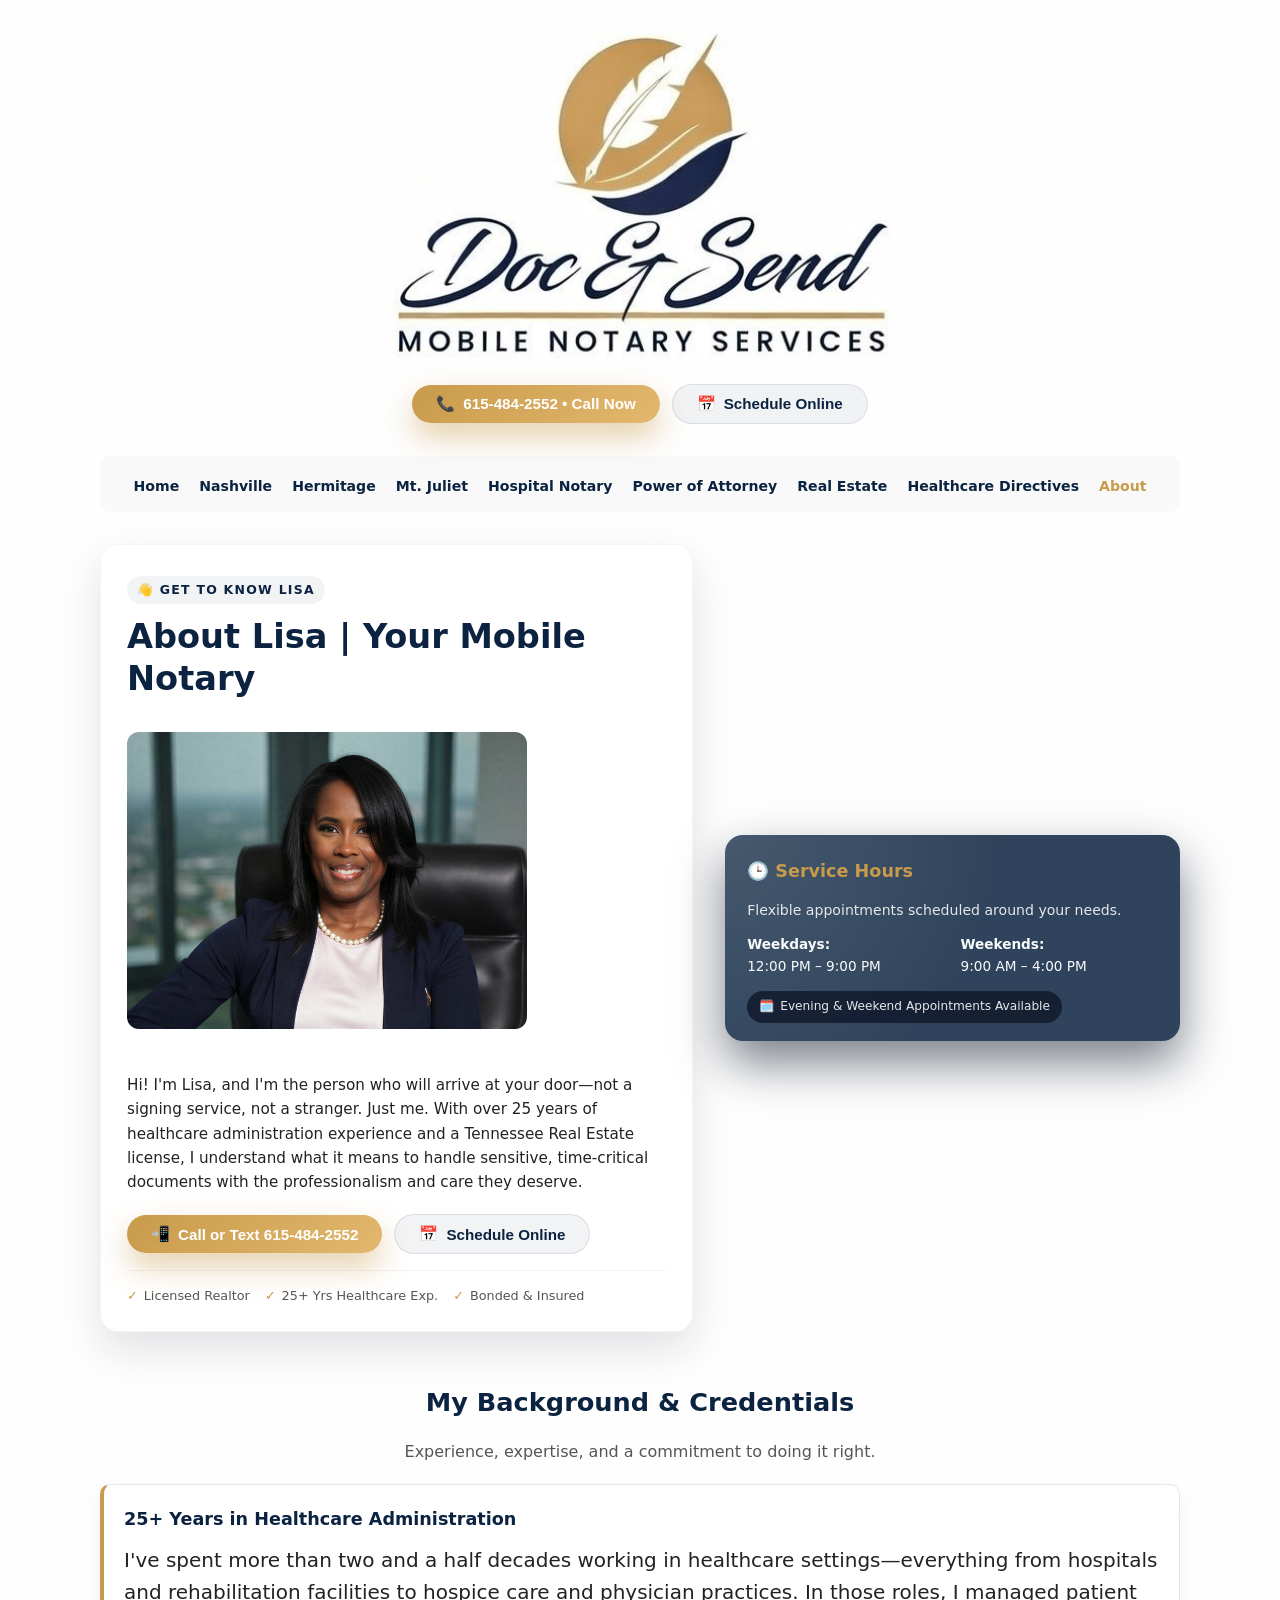
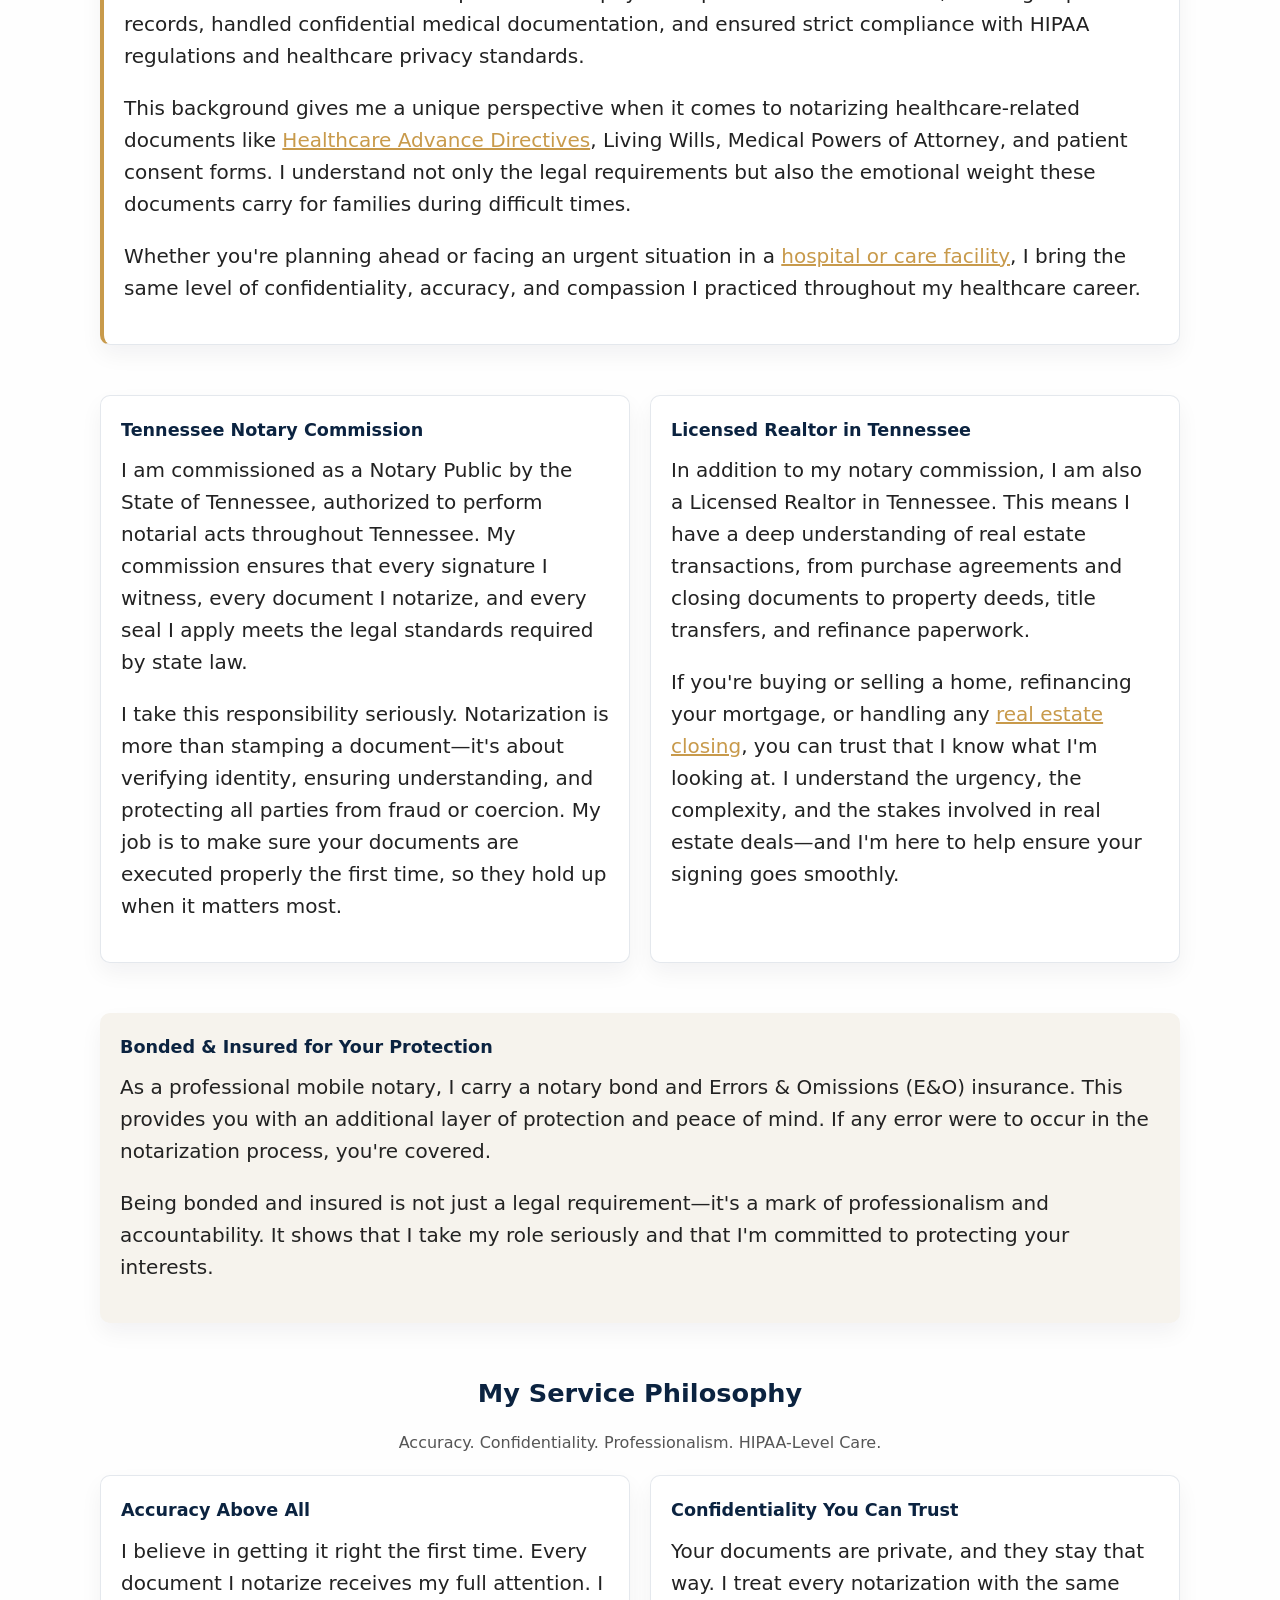
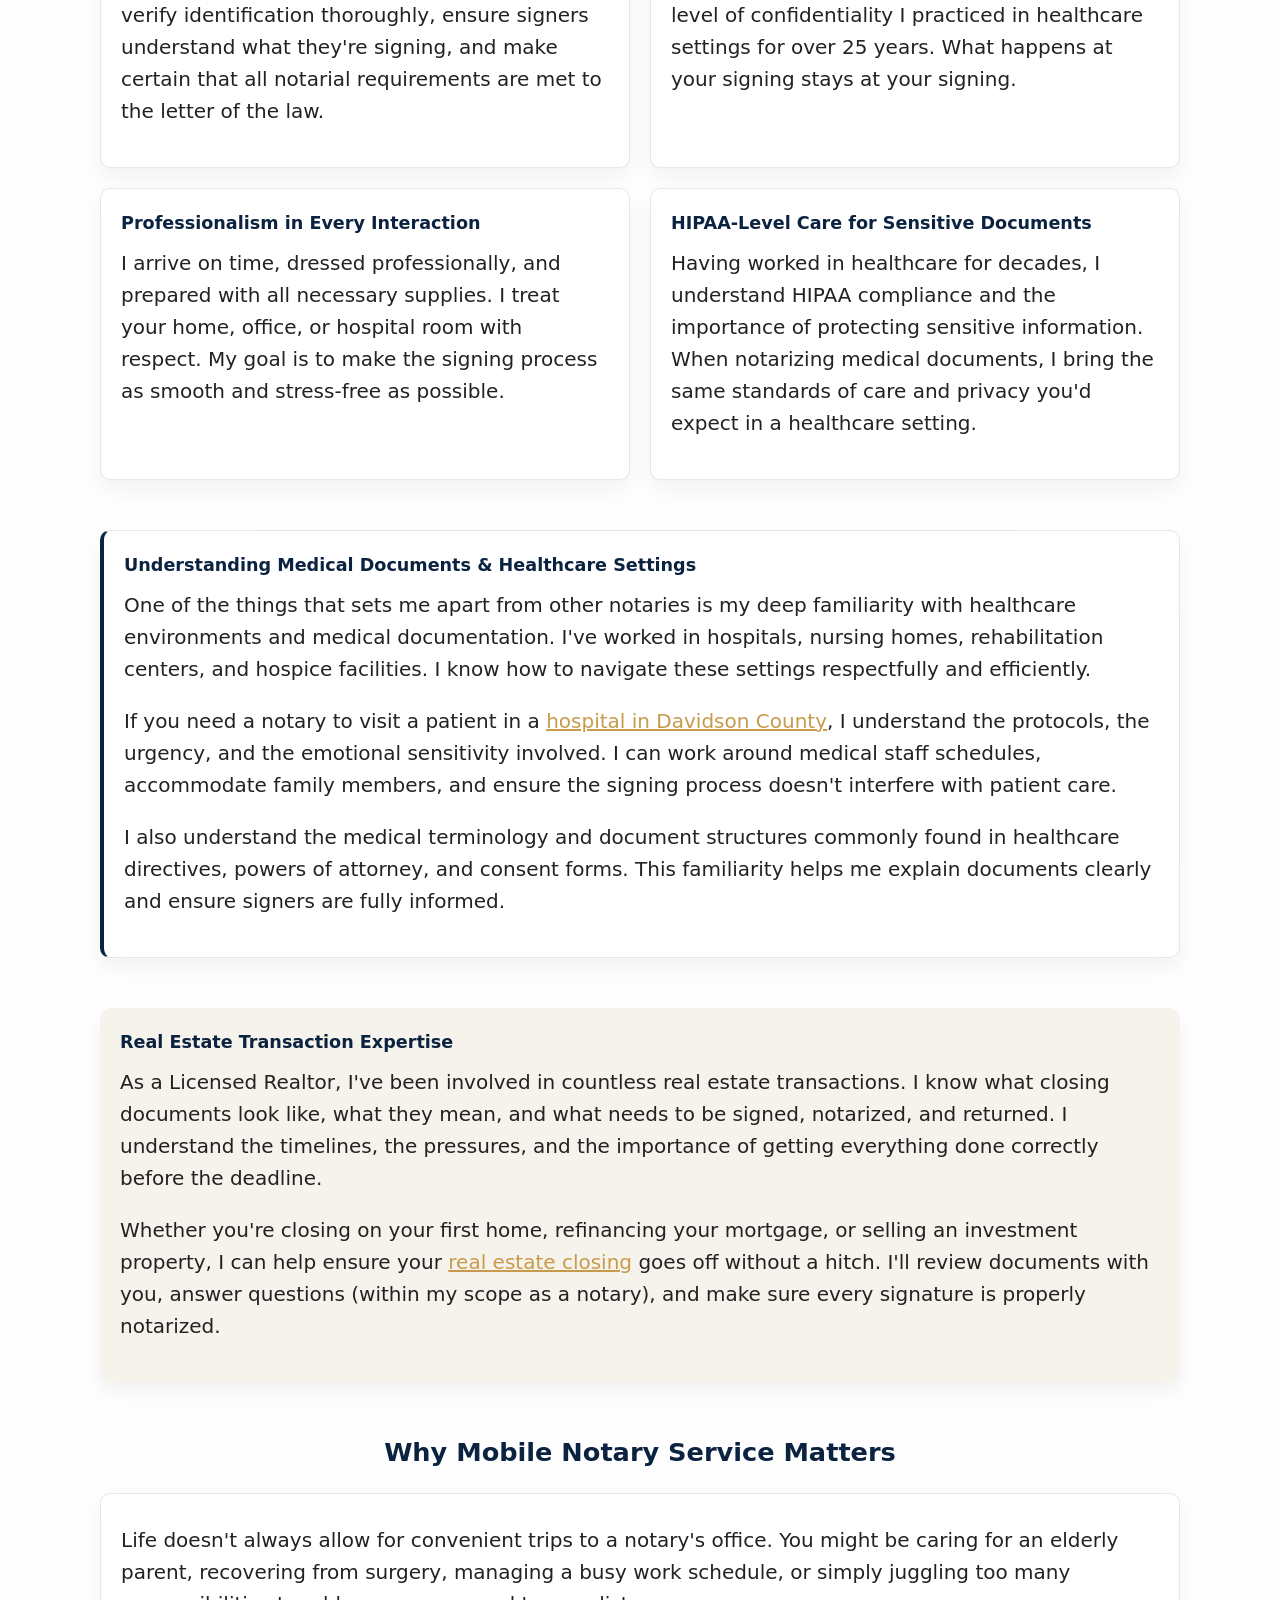
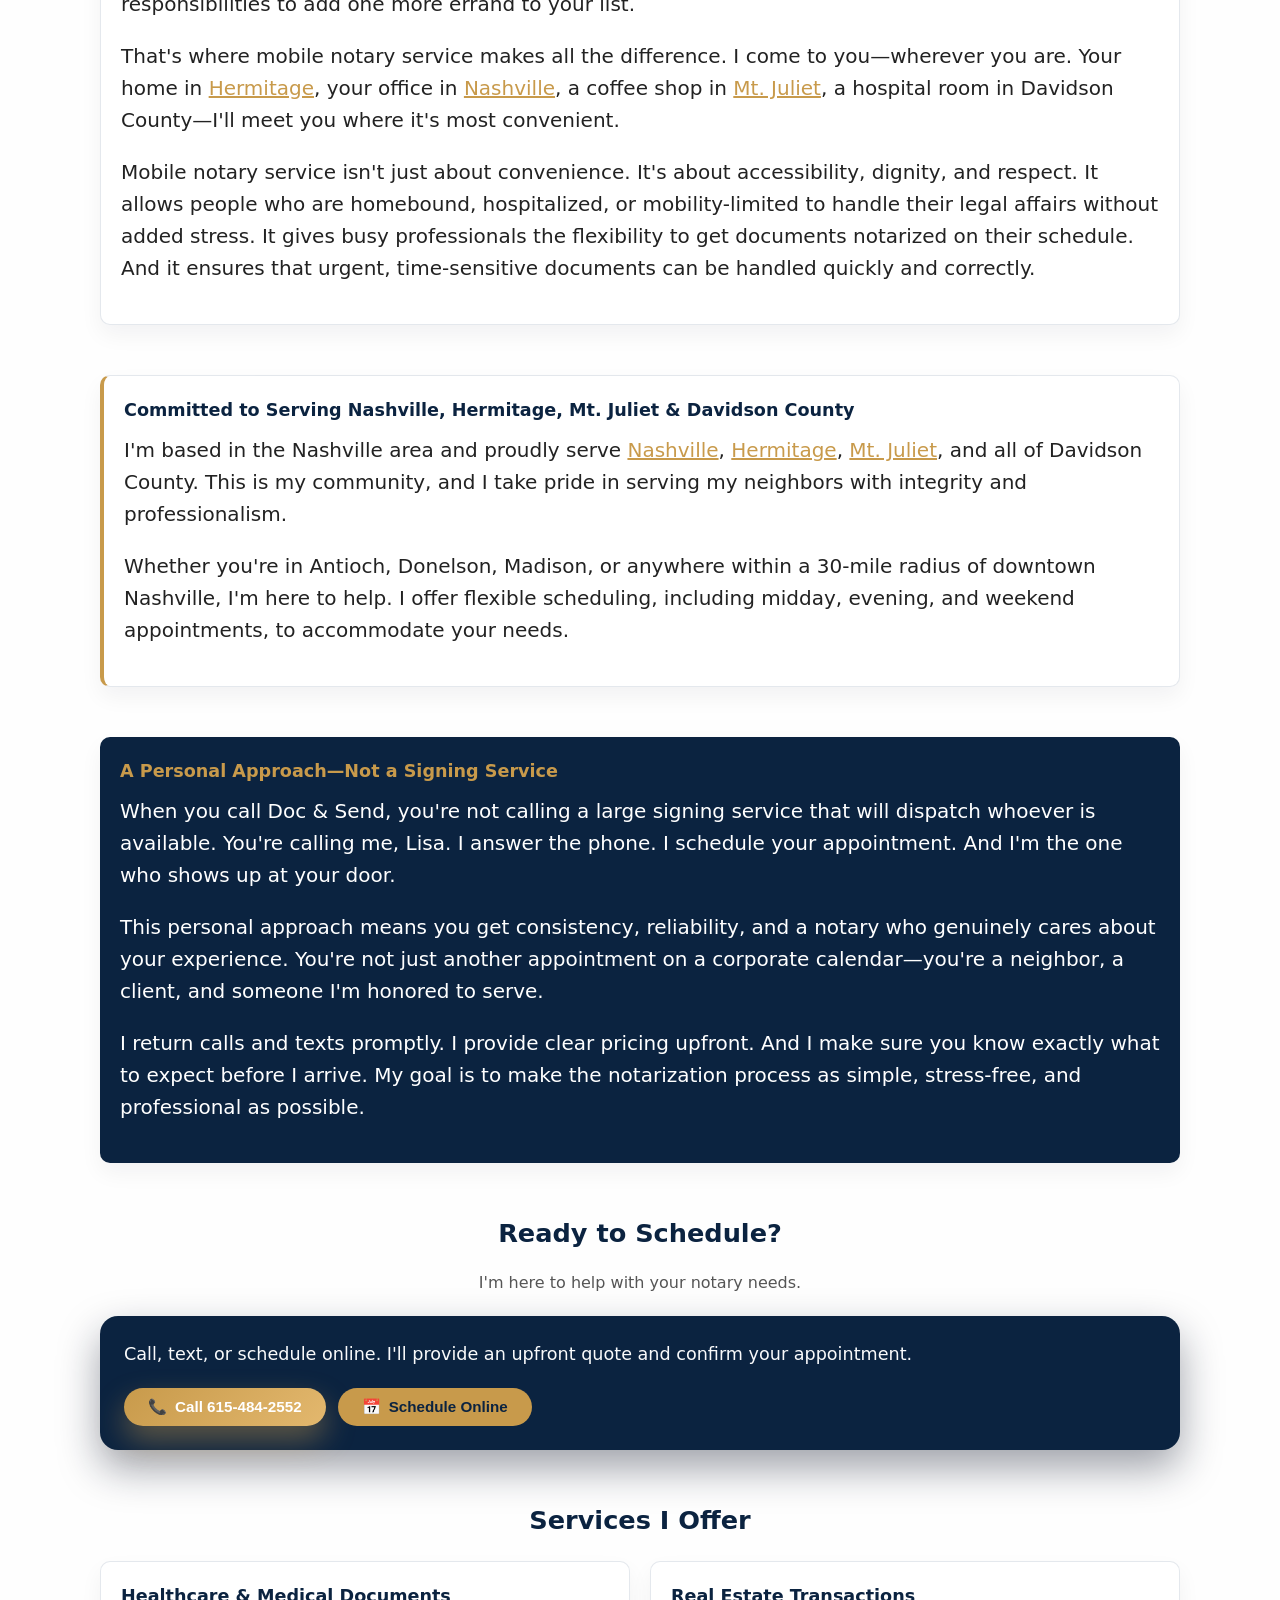
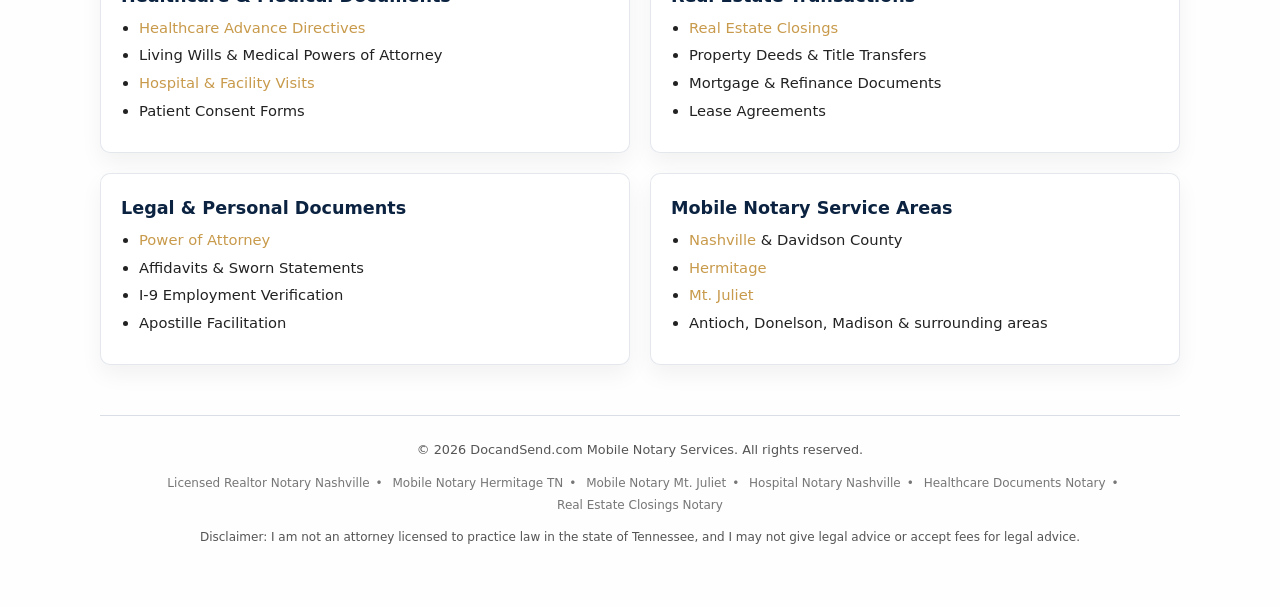
==== commit 87dcc7ea: "Update footer copyright text to DocandSend.com across all 9 HTML pages Co-authored-by: docandsend <2" ====
--- a/about/index.html
+++ b/about/index.html
@@ -6,7 +6,7 @@
 
   <meta charset="UTF-8" />
 
-  <title>About Lisa | Doc & Send Mobile Notary | 25+ Years Healthcare Experience</title>
+  <title>About Lisa | Doc and Send Mobile Notary | 25+ Years Healthcare Experience</title>
 
   <meta name="description" content="Meet Lisa, your mobile notary with 25+ years healthcare administration experience, Tennessee Notary Commission, and Licensed Realtor. Bonded & insured. Serving Nashville, TN." />
 
@@ -18,7 +18,7 @@
 
   
 
-  <meta property="og:title" content="About Lisa | Doc & Send Mobile Notary | 25+ Years Healthcare Experience" />
+  <meta property="og:title" content="About Lisa | Doc and Send Mobile Notary | 25+ Years Healthcare Experience" />
 
   <meta property="og:description" content="Meet Lisa, your mobile notary with 25+ years healthcare administration experience, Tennessee Notary Commission, and Licensed Realtor. Bonded & insured. Serving Nashville, TN." />
 
@@ -685,7 +685,8 @@
 
     "@type": "LocalBusiness",
 
-    "name": "Doc & Send Mobile Notary Services",
+    "name": "Doc and Send Mobile Notary",
+    "alternateName": ["Doc & Send", "Doc and Send Mobile Notary Services"],
 
     "image": "https://docandsend.com/DocandSend_Logo2.png",
 
@@ -1487,7 +1488,7 @@
 
     <footer>
 
-      <div>© <span id="year"></span> Doc & Send Mobile Notary Services. All rights reserved.</div>
+      <div>© <span id="year"></span> DocandSend.com Mobile Notary Services. All rights reserved.</div>
 
       <div class="seo-footer" aria-label="Nashville notary SEO keywords">
 
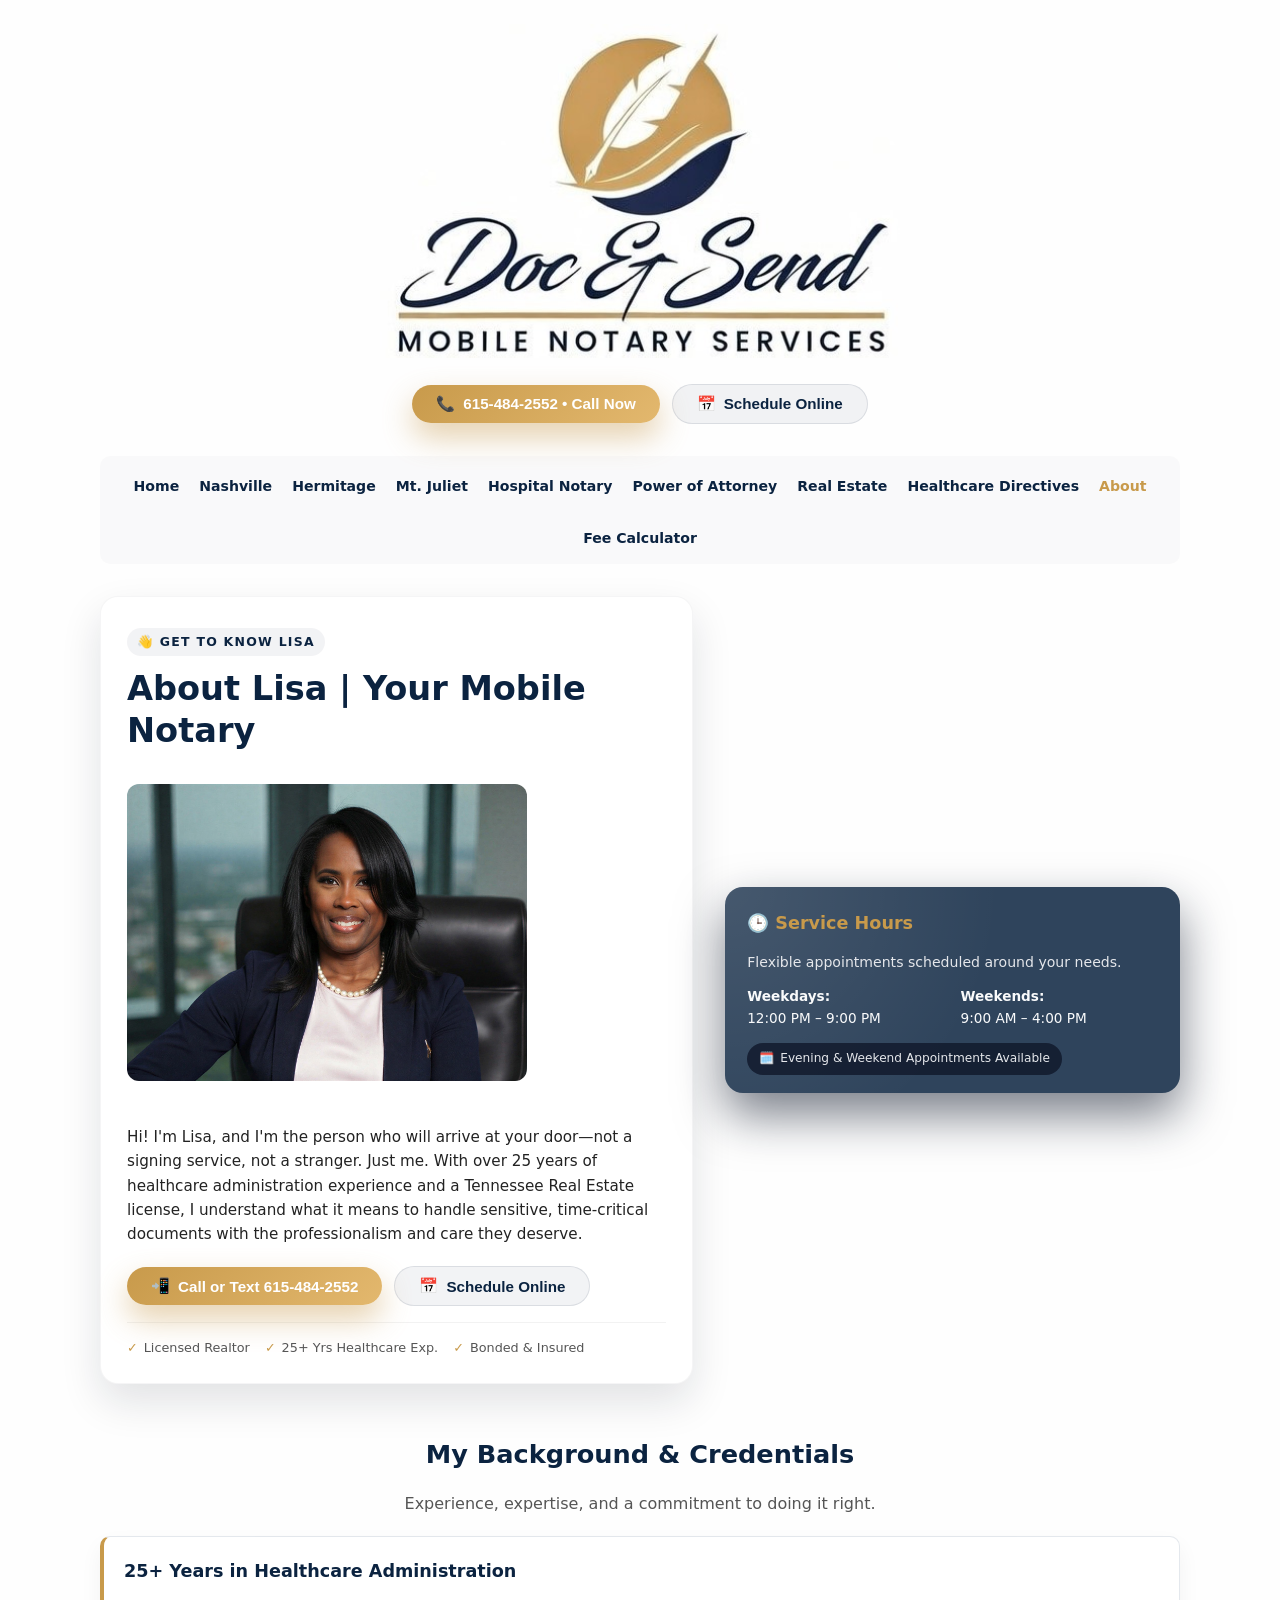
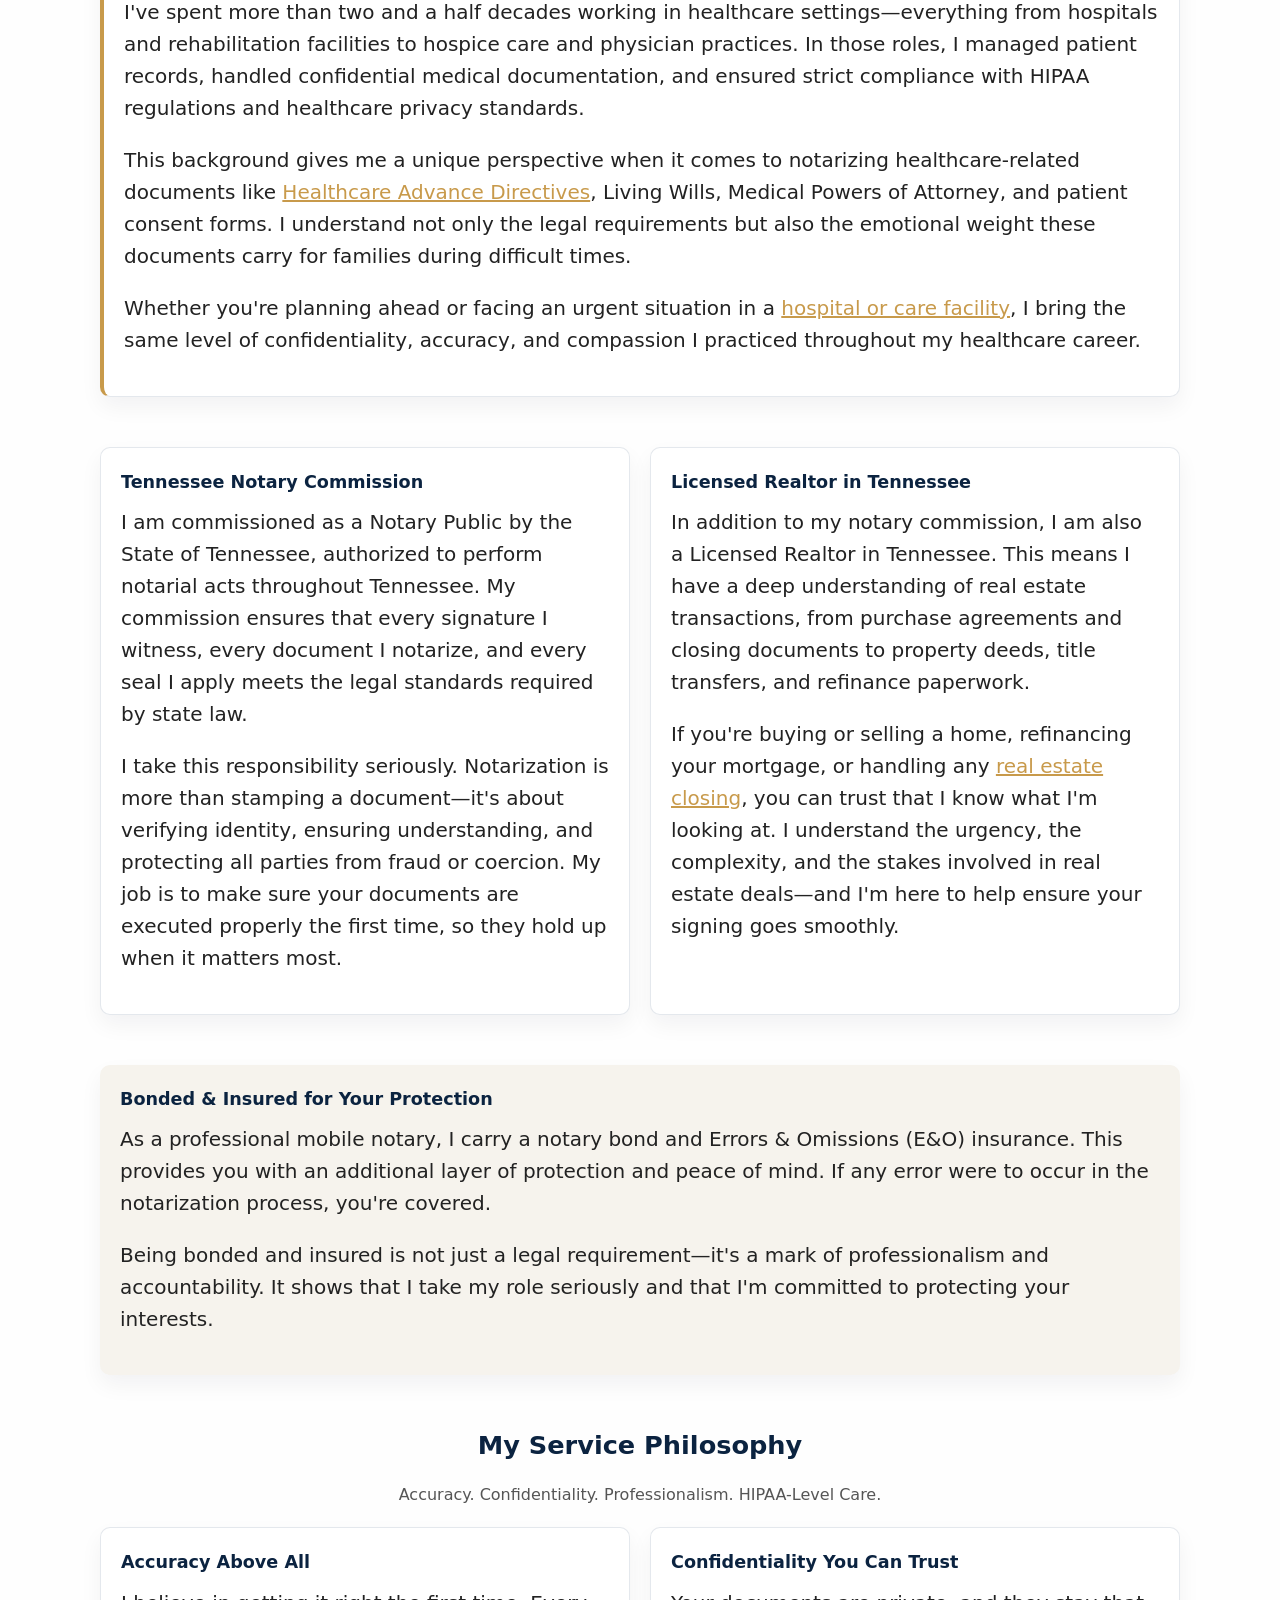
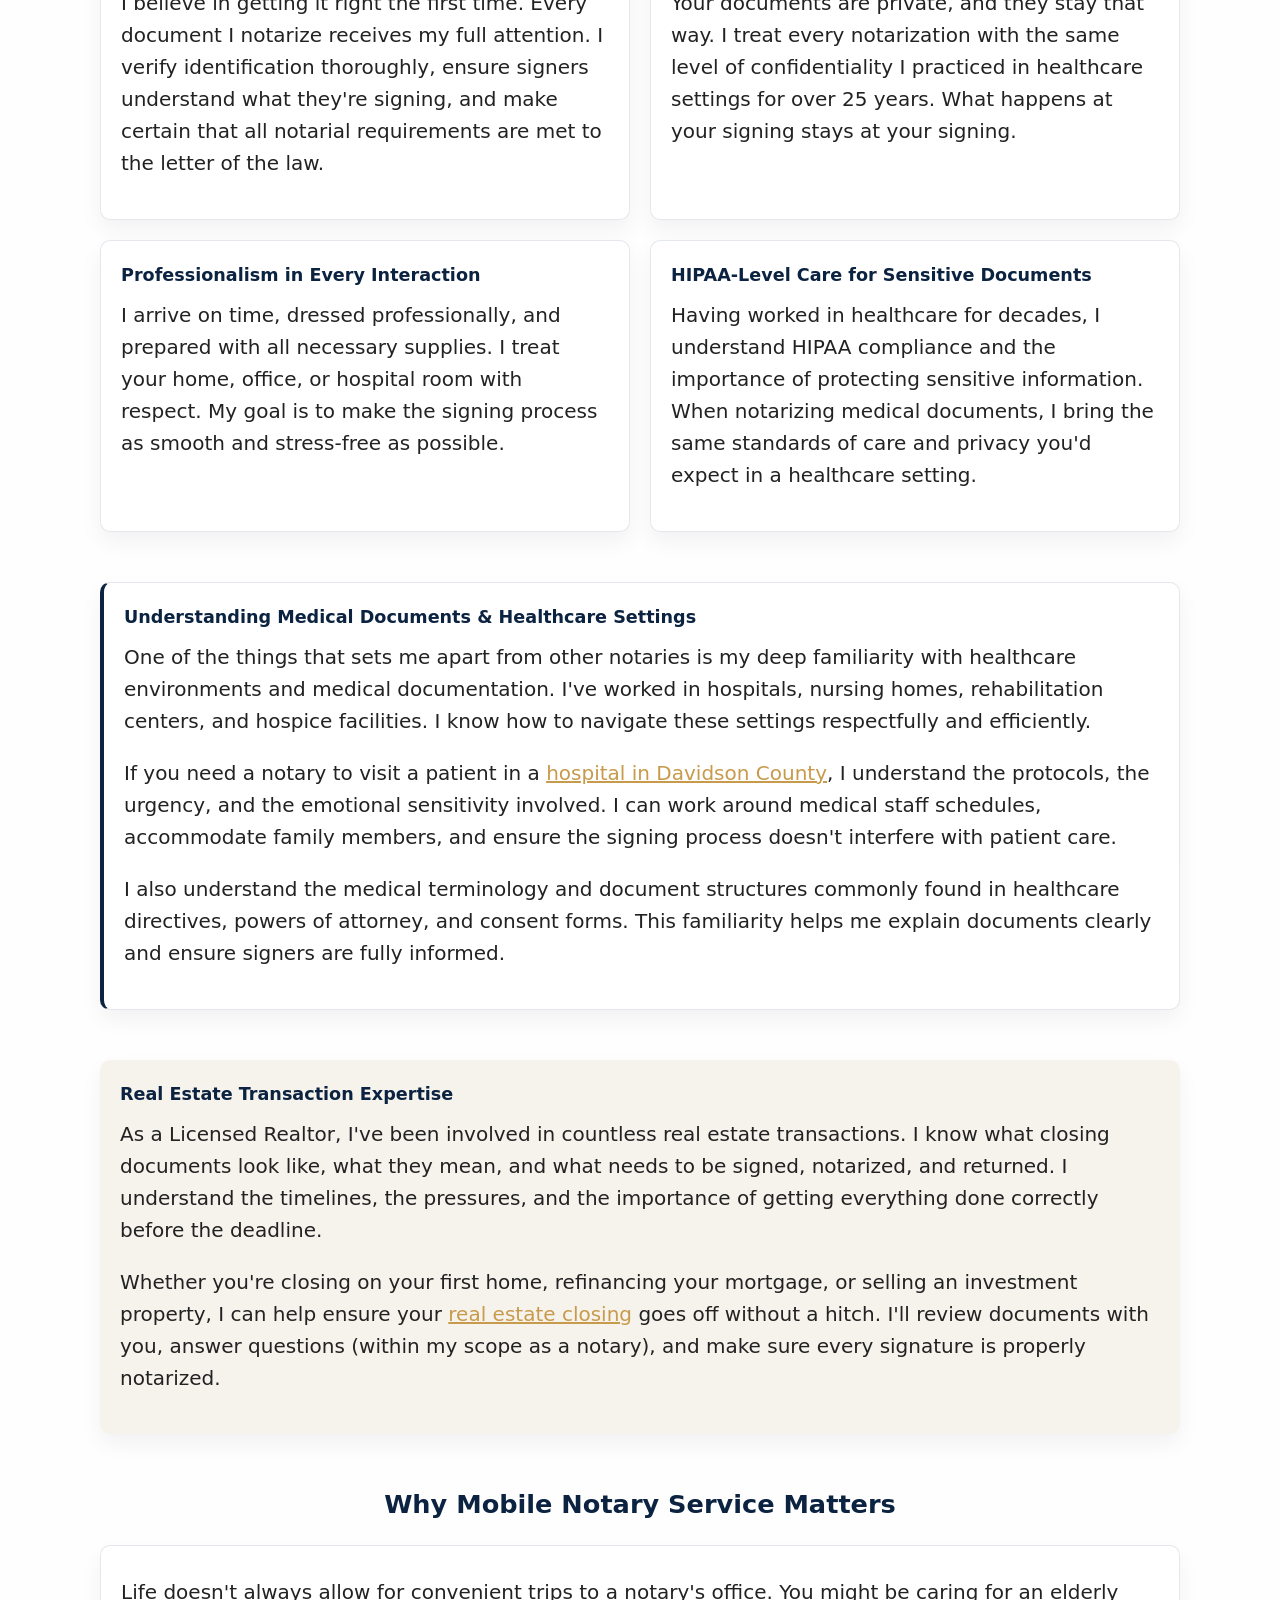
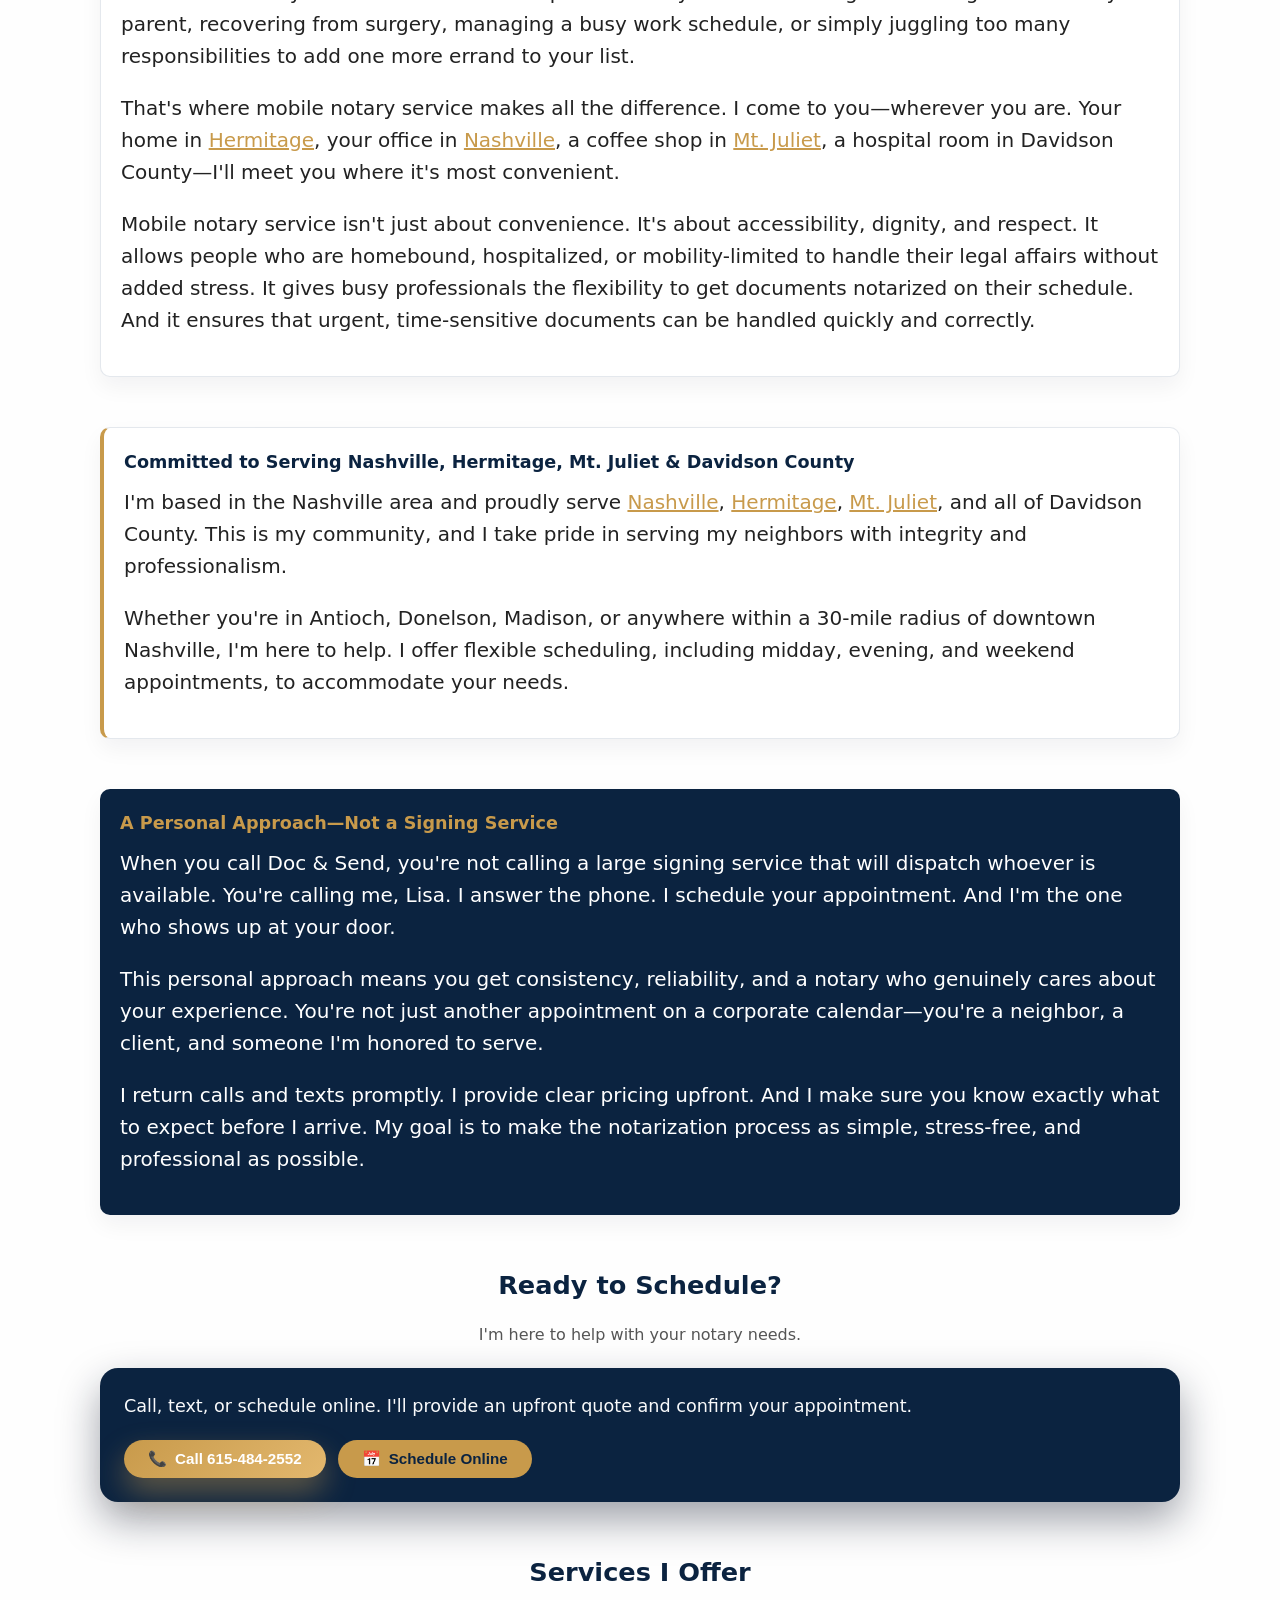
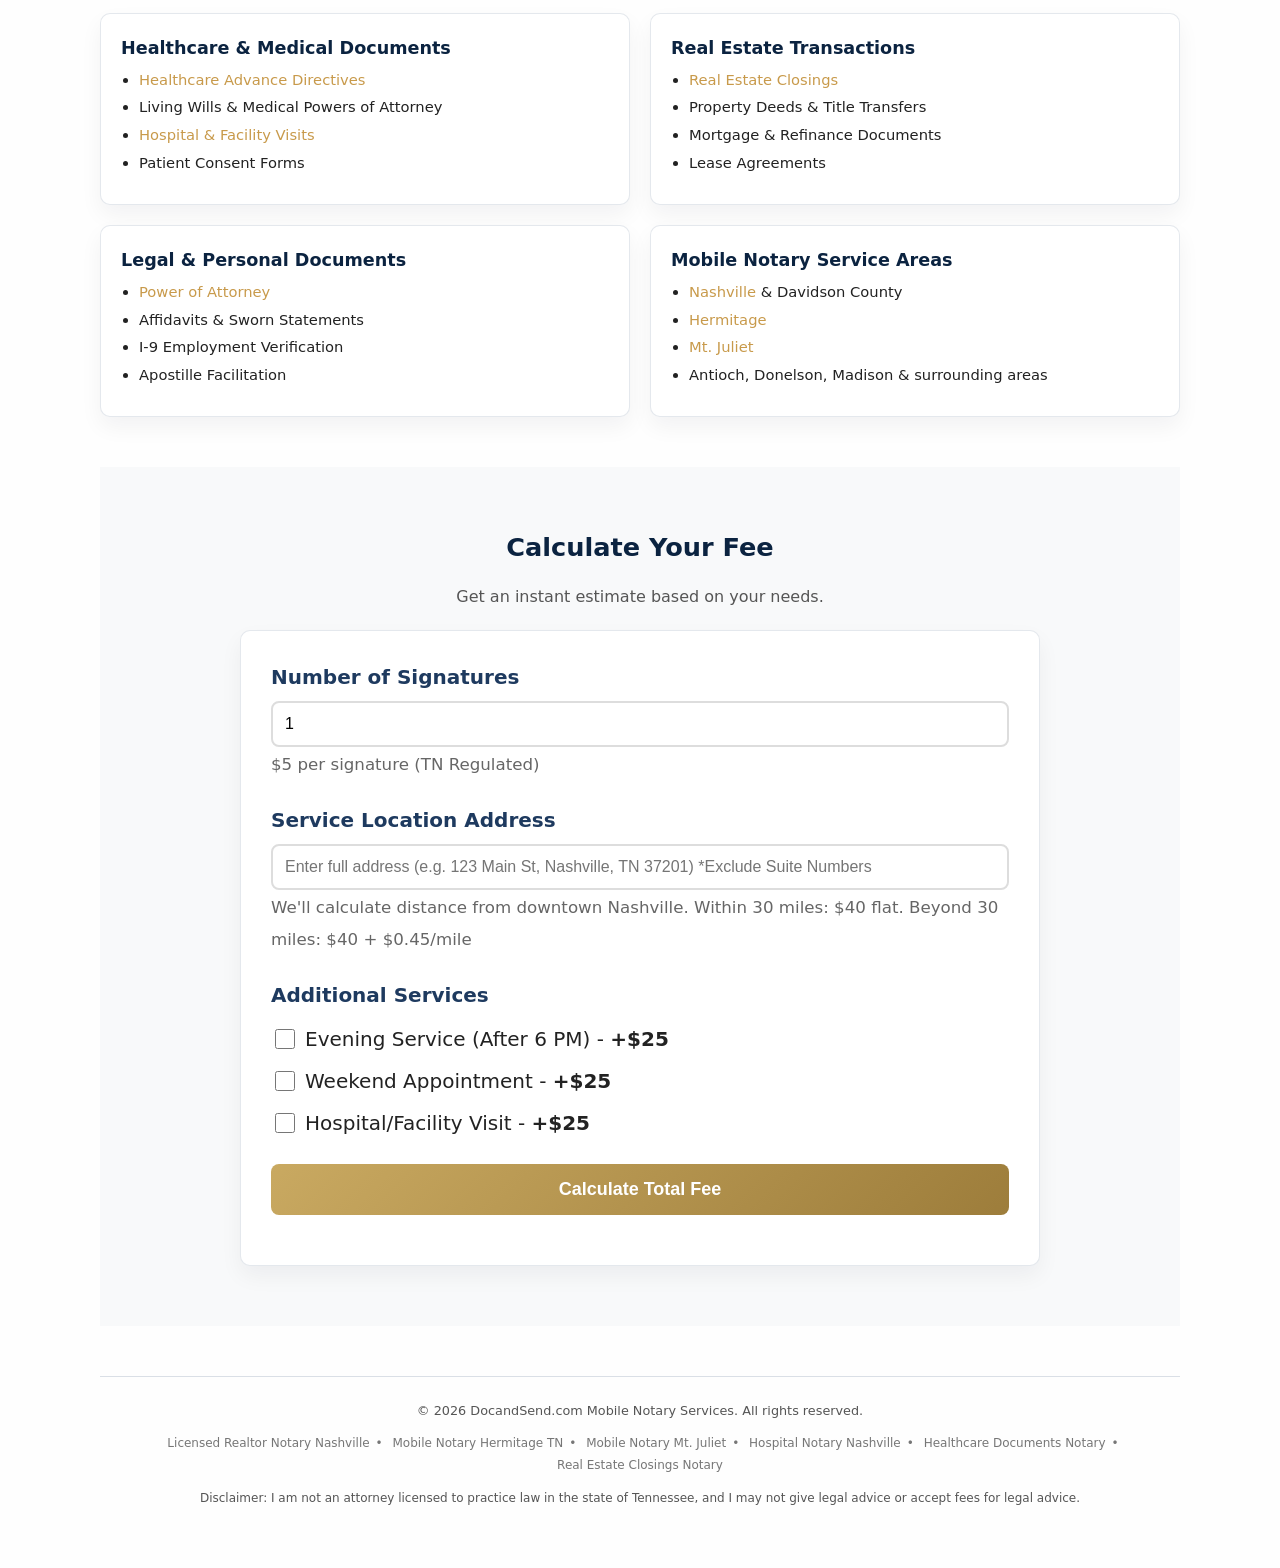
==== commit 447fa310: "Add fee calculator section and nav link to all 8 subpages Co-authored-by: docandsend <254200608+doca" ====
--- a/about/index.html
+++ b/about/index.html
@@ -962,6 +962,8 @@
 
         <li><a href="../about/" class="active">About</a></li>
 
+        <li><a href="#calculator">Fee Calculator</a></li>
+
       </ul>
 
     </nav>
@@ -1484,6 +1486,278 @@
 
       </section>
 
+      <!-- FEE CALCULATOR SECTION -->
+<section id="calculator" style="background: #f8f9fa; padding: 60px 20px;">
+    <div class="section-header">
+        <h2 class="section-title">Calculate Your Fee</h2>
+        <p class="section-tagline">Get an instant estimate based on your needs.</p>
+    </div>
+
+    <div style="max-width: 800px; margin: 0 auto;">
+        <div class="card" style="padding: 30px;">
+            
+            <!-- Service Details -->
+            <div style="margin-bottom: 25px;">
+                <label style="display: block; font-weight: 600; margin-bottom: 8px; color: #1e3a5f;">
+                    Number of Signatures
+                </label>
+                <input type="number" id="calc-signatures" min="1" value="1" 
+                    style="width: 100%; padding: 12px; border: 2px solid #ddd; border-radius: 8px; font-size: 16px;">
+                <small style="color: #666;">$5 per signature (TN Regulated)</small>
+            </div>
+
+            <!-- Location for Distance Calculation -->
+            <div style="margin-bottom: 25px;">
+                <label style="display: block; font-weight: 600; margin-bottom: 8px; color: #1e3a5f;">
+                    Service Location Address
+                </label>
+                <input type="text" id="calc-address" placeholder="Enter full address (e.g. 123 Main St, Nashville, TN 37201) *Exclude Suite Numbers" 
+                    style="width: 100%; padding: 12px; border: 2px solid #ddd; border-radius: 8px; font-size: 16px;">
+                <small style="color: #666;">We'll calculate distance from downtown Nashville. Within 30 miles: $40 flat. Beyond 30 miles: $40 + $0.45/mile</small>
+                <div id="distance-result" style="margin-top: 10px; padding: 10px; background: #e3f2fd; border-radius: 6px; display: none;">
+                    <strong style="color: #1976d2;">Distance: <span id="distance-miles"></span> miles from downtown Nashville</strong>
+                </div>
+            </div>
+
+            <!-- Additional Services -->
+            <div style="margin-bottom: 25px;">
+                <label style="display: block; font-weight: 600; margin-bottom: 12px; color: #1e3a5f;">
+                    Additional Services
+                </label>
+                
+                <div style="margin-bottom: 10px;">
+                    <label style="display: flex; align-items: center; cursor: pointer;">
+                        <input type="checkbox" id="calc-evening" value="25" 
+                            style="width: 20px; height: 20px; margin-right: 10px; cursor: pointer;">
+                        <span>Evening Service (After 6 PM) - <strong>+$25</strong></span>
+                    </label>
+                </div>
+
+                <div style="margin-bottom: 10px;">
+                    <label style="display: flex; align-items: center; cursor: pointer;">
+                        <input type="checkbox" id="calc-weekend" value="25" 
+                            style="width: 20px; height: 20px; margin-right: 10px; cursor: pointer;">
+                        <span>Weekend Appointment - <strong>+$25</strong></span>
+                    </label>
+                </div>
+
+                <div style="margin-bottom: 10px;">
+                    <label style="display: flex; align-items: center; cursor: pointer;">
+                        <input type="checkbox" id="calc-hospital" value="25" 
+                            style="width: 20px; height: 20px; margin-right: 10px; cursor: pointer;">
+                        <span>Hospital/Facility Visit - <strong>+$25</strong></span>
+                    </label>
+                </div>
+            </div>
+
+            <!-- Calculate Button -->
+            <button id="calc-button" onclick="calculateFee()" 
+                style="width: 100%; padding: 15px; background: linear-gradient(135deg, #C9A961 0%, #9d7d3b 100%); 
+                color: white; border: none; border-radius: 8px; font-size: 18px; font-weight: 600; 
+                cursor: pointer; margin-bottom: 20px; transition: transform 0.2s;">
+                Calculate Total Fee
+            </button>
+
+            <!-- Results Display -->
+            <div id="calc-results" style="display: none; padding: 25px; background: linear-gradient(135deg, #1e3a5f 0%, #2c5282 100%); 
+                border-radius: 12px; color: white;">
+                
+                <h3 style="margin: 0 0 15px 0; font-size: 24px;">Your Estimated Total</h3>
+                
+                <div style="margin-bottom: 15px;">
+                    <div style="display: flex; justify-content: space-between; padding: 8px 0; border-bottom: 1px solid rgba(255,255,255,0.2);">
+                        <span>Notarization (<span id="result-sig-count">0</span> signatures × $5)</span>
+                        <span id="result-notarization">$0</span>
+                    </div>
+                    <div style="display: flex; justify-content: space-between; padding: 8px 0; border-bottom: 1px solid rgba(255,255,255,0.2);">
+                        <span>Mobile Travel Fee</span>
+                        <span id="result-travel">$40</span>
+                    </div>
+                    <div id="result-extra-distance-row" style="display: none; padding: 8px 0; border-bottom: 1px solid rgba(255,255,255,0.2);">
+                        <div style="display: flex; justify-content: space-between;">
+                            <span>Extra Distance Fee (<span id="result-extra-miles"></span> miles × $0.45)</span>
+                            <span id="result-extra-distance">$0</span>
+                        </div>
+                    </div>
+                    <div id="result-additional-row" style="display: none;">
+                        <div style="display: flex; justify-content: space-between; padding: 8px 0; border-bottom: 1px solid rgba(255,255,255,0.2);">
+                            <span>Additional Services</span>
+                            <span id="result-additional">$0</span>
+                        </div>
+                    </div>
+                </div>
+
+                <div style="display: flex; justify-content: space-between; padding: 15px 0; border-top: 2px solid rgba(255,255,255,0.4); 
+                    font-size: 28px; font-weight: 700;">
+                    <span>TOTAL</span>
+                    <span id="result-total" style="color: #C9A961;">$0</span>
+                </div>
+
+                <p style="margin: 15px 0 0 0; font-size: 14px; opacity: 0.9; text-align: center;">
+                    📝 This is an estimate. Final price will be confirmed before scheduling.
+                </p>
+            </div>
+
+        </div>
+    </div>
+</section>
+
+<!-- CALCULATOR JAVASCRIPT -->
+<script>
+// Downtown Nashville coordinates (approx. Public Square)
+const DOWNTOWN_NASH = { lat: 36.1627, lng: -86.7816 };
+const BASE_TRAVEL_FEE = 40;
+const FREE_RADIUS_MILES = 30;
+const PER_MILE_RATE = 0.45;
+
+// Calculate distance between two coordinates using Haversine formula
+function calculateDistance(lat1, lon1, lat2, lon2) {
+    const R = 3959; // Earth's radius in miles
+    const dLat = (lat2 - lat1) * Math.PI / 180;
+    const dLon = (lon2 - lon1) * Math.PI / 180;
+    const a = Math.sin(dLat/2) * Math.sin(dLat/2) +
+              Math.cos(lat1 * Math.PI / 180) * Math.cos(lat2 * Math.PI / 180) *
+              Math.sin(dLon/2) * Math.sin(dLon/2);
+    const c = 2 * Math.atan2(Math.sqrt(a), Math.sqrt(1-a));
+    return R * c;
+}
+
+// Geocode address using Nominatim (OpenStreetMap)
+async function geocodeAddress(address) {
+    try {
+        const response = await fetch(`https://nominatim.openstreetmap.org/search?` + new URLSearchParams({
+            q: address,
+            format: 'json',
+            limit: 1,
+            countrycodes: 'us'
+        }), {
+            headers: {
+                'User-Agent': 'DocAndSend Mobile Notary Fee Calculator'
+            }
+        });
+        const data = await response.json();
+        if (data && data.length > 0) {
+            return { lat: parseFloat(data[0].lat), lng: parseFloat(data[0].lon) };
+        }
+        return null;
+    } catch (error) {
+        console.error('Geocoding error:', error);
+        return null;
+    }
+}
+
+async function calculateFee() {
+    // Get input values
+    const signatures = parseInt(document.getElementById('calc-signatures').value) || 1;
+    const address = document.getElementById('calc-address').value.trim();
+    const evening = document.getElementById('calc-evening').checked;
+    const weekend = document.getElementById('calc-weekend').checked;
+    const hospital = document.getElementById('calc-hospital').checked;
+
+    // Calculate base fees
+    let notarizationFee = signatures * 5;
+    let travelFee = BASE_TRAVEL_FEE;
+    let extraDistanceFee = 0;
+    let distance = 0;
+
+    // Calculate distance if address provided
+    if (address) {
+        document.getElementById('calc-button').textContent = 'Calculating distance...';
+        document.getElementById('calc-button').disabled = true;
+        
+        const coords = await geocodeAddress(address);
+        if (coords) {
+            distance = calculateDistance(
+                DOWNTOWN_NASH.lat, DOWNTOWN_NASH.lng,
+                coords.lat, coords.lng
+            );
+            
+            // Show distance
+            document.getElementById('distance-miles').textContent = distance.toFixed(1);
+            document.getElementById('distance-result').style.display = 'block';
+            
+            // Calculate extra distance fee if beyond 30 miles
+            if (distance > FREE_RADIUS_MILES) {
+                const extraMiles = distance - FREE_RADIUS_MILES;
+                extraDistanceFee = extraMiles * PER_MILE_RATE;
+            }
+        } else {
+            alert('Could not find that address. Please check and try again, or leave blank for standard Nashville area pricing.');
+            document.getElementById('calc-button').textContent = 'Calculate Total Fee';
+            document.getElementById('calc-button').disabled = false;
+            return;
+        }
+        
+        document.getElementById('calc-button').textContent = 'Calculate Total Fee';
+        document.getElementById('calc-button').disabled = false;
+    } else {
+        // Hide distance result if no address
+        document.getElementById('distance-result').style.display = 'none';
+    }
+
+    // Calculate additional services
+    let additionalFees = 0;
+    if (evening) additionalFees += 25;
+    if (weekend) additionalFees += 25;
+    if (hospital) additionalFees += 25;
+
+    // Calculate total
+    const total = notarizationFee + travelFee + extraDistanceFee + additionalFees;
+
+    // Display results
+    document.getElementById('result-sig-count').textContent = signatures;
+    document.getElementById('result-notarization').textContent = '$' + notarizationFee;
+    document.getElementById('result-travel').textContent = '$' + travelFee;
+    
+    // Show/hide extra distance row
+    if (extraDistanceFee > 0) {
+        const extraMiles = distance - FREE_RADIUS_MILES;
+        document.getElementById('result-extra-miles').textContent = extraMiles.toFixed(1);
+        document.getElementById('result-extra-distance').textContent = '$' + extraDistanceFee.toFixed(2);
+        document.getElementById('result-extra-distance-row').style.display = 'block';
+    } else {
+        document.getElementById('result-extra-distance-row').style.display = 'none';
+    }
+    
+    // Show/hide additional services row
+    if (additionalFees > 0) {
+        document.getElementById('result-additional').textContent = '$' + additionalFees;
+        document.getElementById('result-additional-row').style.display = 'block';
+    } else {
+        document.getElementById('result-additional-row').style.display = 'none';
+    }
+
+    document.getElementById('result-total').textContent = '$' + total.toFixed(2);
+    document.getElementById('calc-results').style.display = 'block';
+
+    // Smooth scroll to results
+    document.getElementById('calc-results').scrollIntoView({ behavior: 'smooth', block: 'nearest' });
+}
+
+// Add hover effect to button
+document.addEventListener('DOMContentLoaded', function() {
+    const button = document.getElementById('calc-button');
+    if (button) {
+        button.addEventListener('mouseenter', function() {
+            this.style.transform = 'translateY(-2px)';
+        });
+        button.addEventListener('mouseleave', function() {
+            this.style.transform = 'translateY(0)';
+        });
+    }
+
+    // Trigger calculation on Enter in address field
+    const addressField = document.getElementById('calc-address');
+    if (addressField) {
+        addressField.addEventListener('keypress', function(e) {
+            if (e.key === 'Enter') {
+                calculateFee();
+            }
+        });
+    }
+});
+</script>
+
     </main>
 
     <footer>
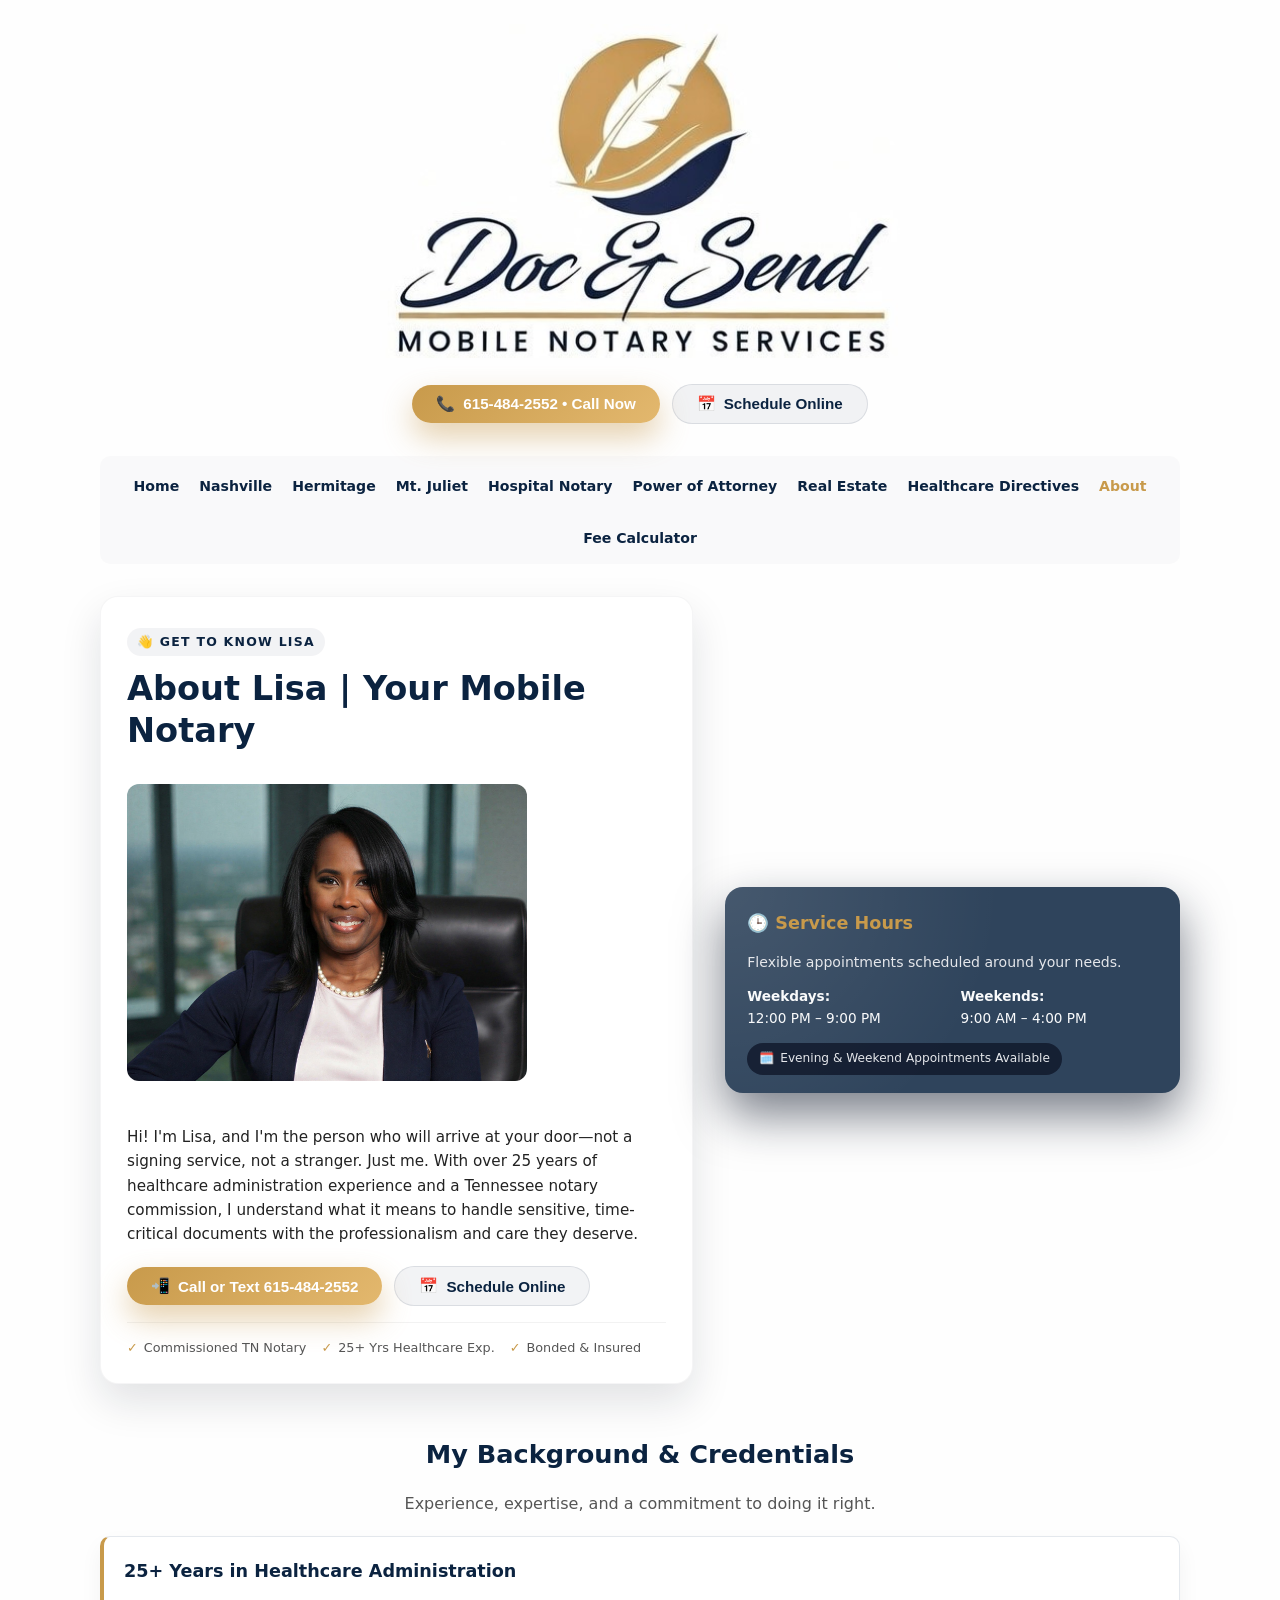
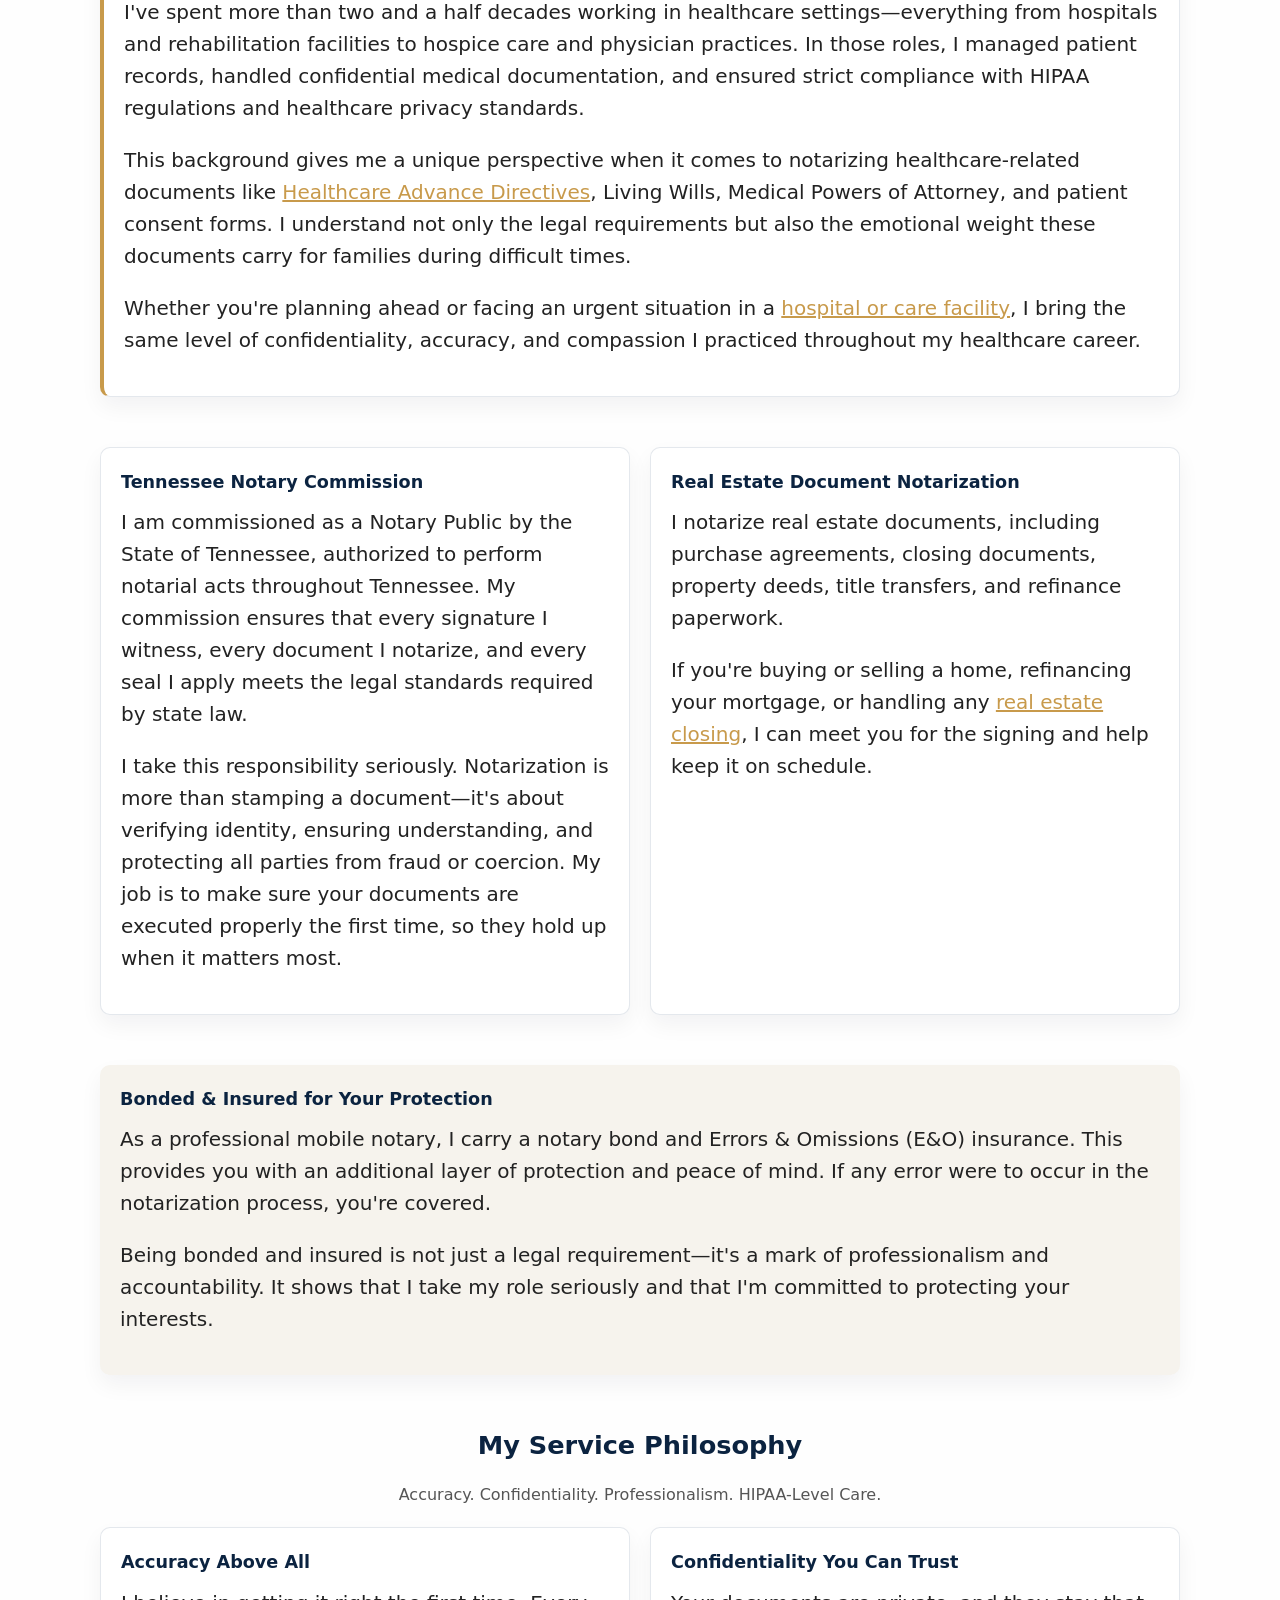
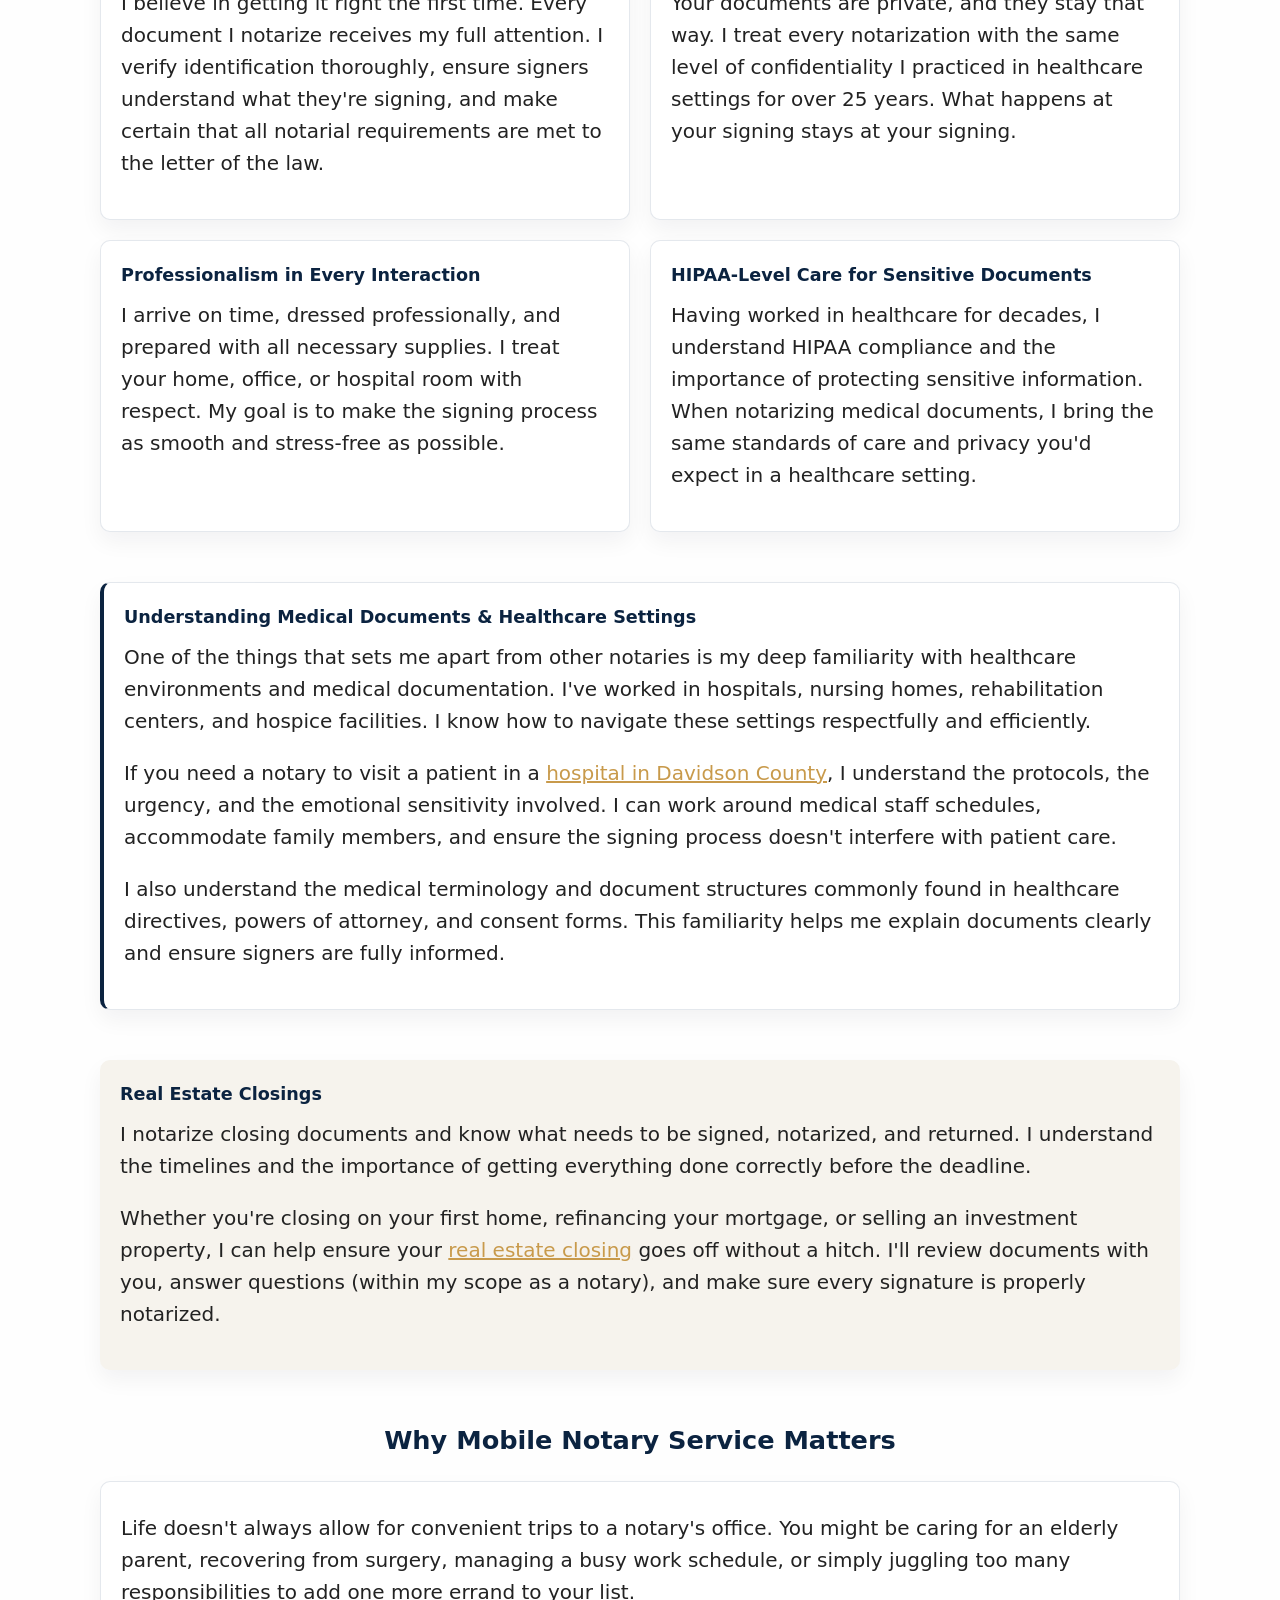
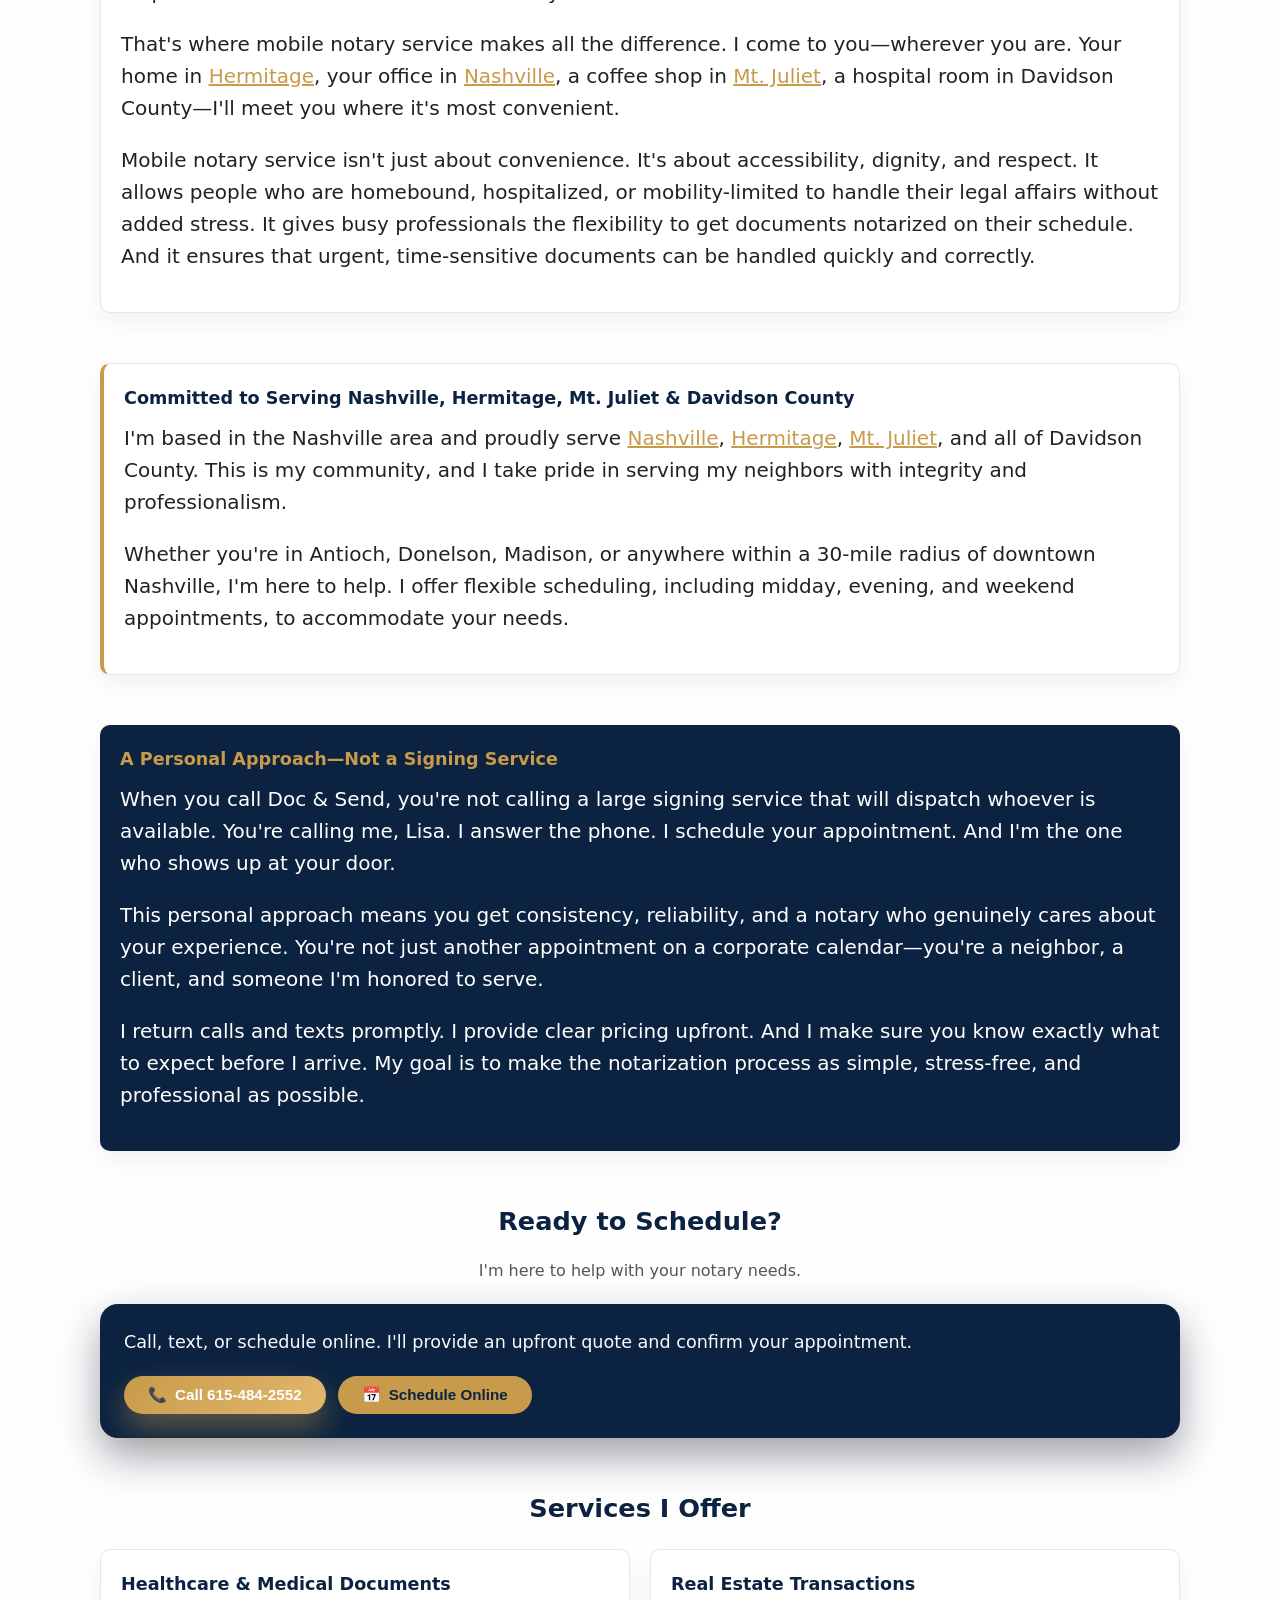
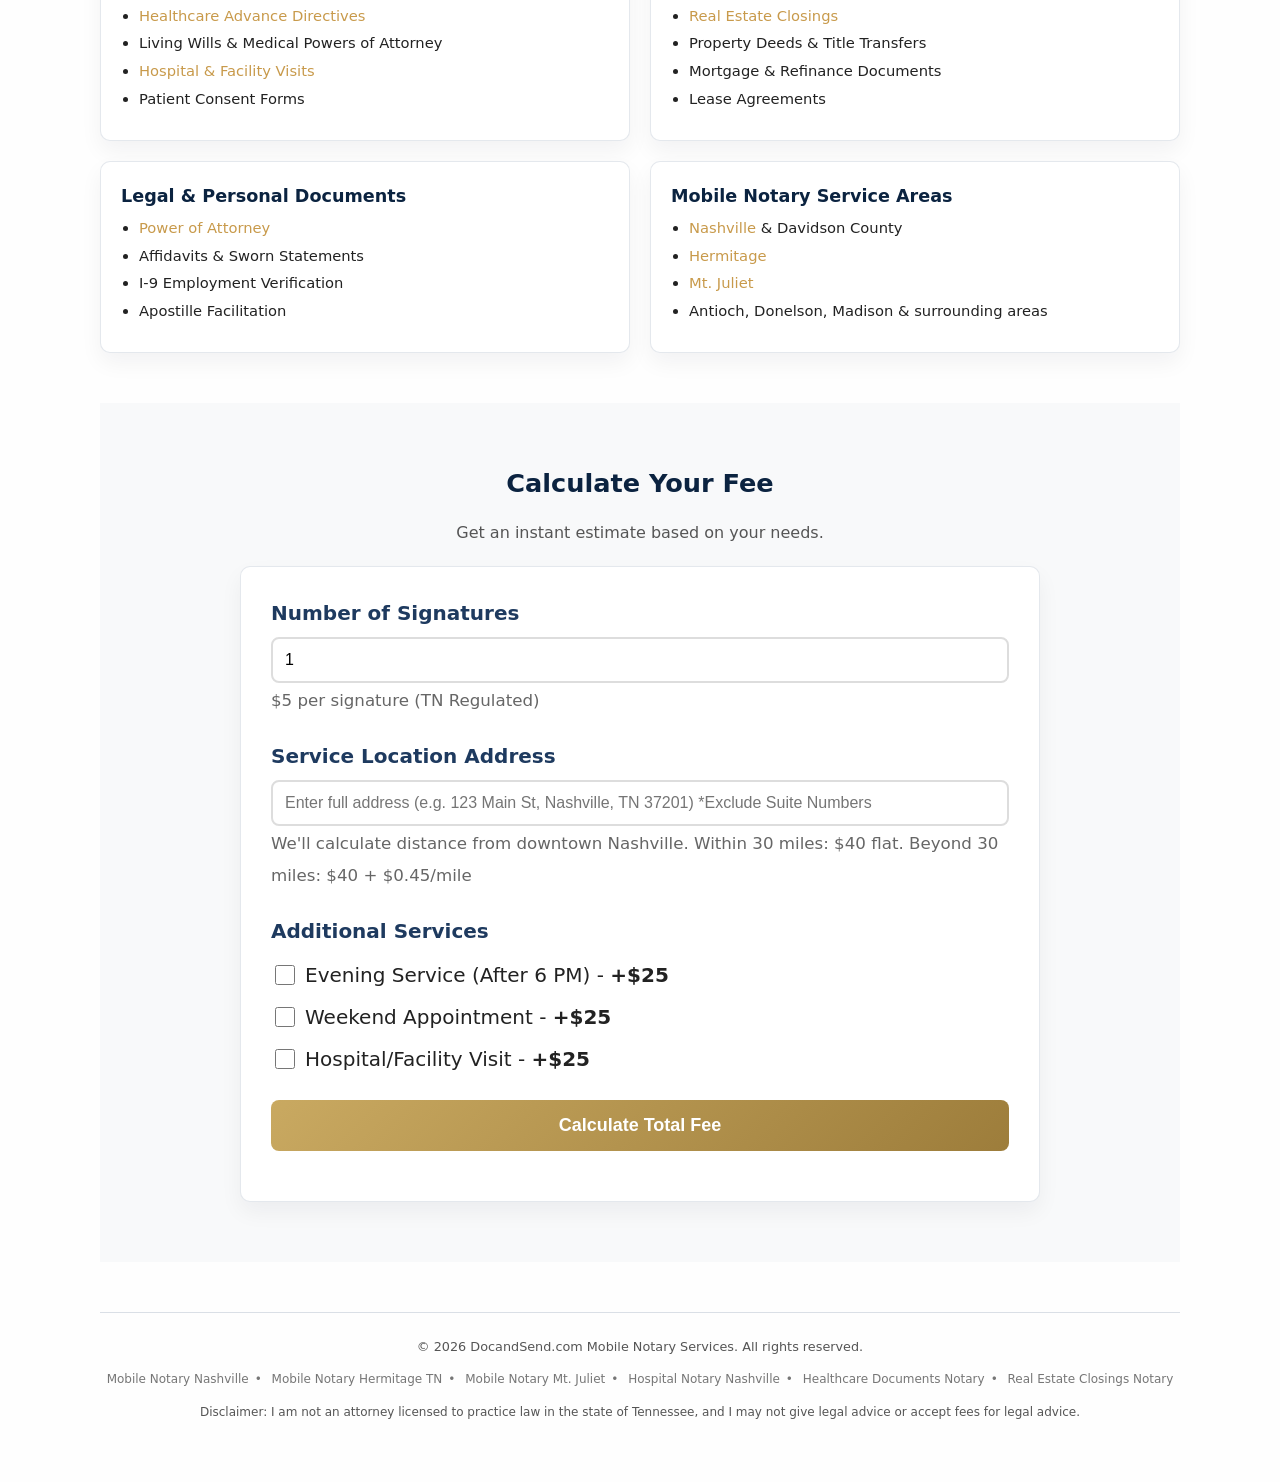
==== commit 69f5de5a: "Point page hosts at docandsendnotary.com and drop Realtor claims. Canonical, Open Graph, JSON-LD, an" ====
--- a/about/index.html
+++ b/about/index.html
@@ -8,25 +8,25 @@
 
   <title>About Lisa | Doc and Send Mobile Notary | 25+ Years Healthcare Experience</title>
 
-  <meta name="description" content="Meet Lisa, your mobile notary with 25+ years healthcare administration experience, Tennessee Notary Commission, and Licensed Realtor. Bonded & insured. Serving Nashville, TN." />
+  <meta name="description" content="Meet Lisa, your mobile notary with 25+ years healthcare administration experience and a Tennessee Notary Commission. Bonded & insured. Serving Nashville, TN." />
 
   <meta name="viewport" content="width=device-width, initial-scale=1" />
 
-  <link rel="canonical" href="https://docandsend.com/about/" />
-
-  <meta name="keywords" content="about Doc and Send, Lisa mobile notary, healthcare notary Nashville, licensed realtor notary, Tennessee notary commission, bonded insured notary Nashville" />
+  <link rel="canonical" href="https://docandsendnotary.com/about/" />
+
+  <meta name="keywords" content="about Doc and Send, Lisa mobile notary, healthcare notary Nashville, Tennessee notary commission, bonded insured notary Nashville" />
 
   
 
   <meta property="og:title" content="About Lisa | Doc and Send Mobile Notary | 25+ Years Healthcare Experience" />
 
-  <meta property="og:description" content="Meet Lisa, your mobile notary with 25+ years healthcare administration experience, Tennessee Notary Commission, and Licensed Realtor. Bonded & insured. Serving Nashville, TN." />
-
-  <meta property="og:url" content="https://docandsend.com/about/" />
+  <meta property="og:description" content="Meet Lisa, your mobile notary with 25+ years healthcare administration experience and a Tennessee Notary Commission. Bonded & insured. Serving Nashville, TN." />
+
+  <meta property="og:url" content="https://docandsendnotary.com/about/" />
 
   <meta property="og:type" content="website" />
 
-  <meta property="og:image" content="https://docandsend.com/Lisa_Midshot.webp" />
+  <meta property="og:image" content="https://docandsendnotary.com/Lisa_Midshot.webp" />
 
   <style>
 
@@ -688,9 +688,9 @@
     "name": "Doc and Send Mobile Notary",
     "alternateName": ["Doc & Send", "Doc and Send Mobile Notary Services"],
 
-    "image": "https://docandsend.com/DocandSend_Logo2.png",
-
-    "url": "https://docandsend.com/",
+    "image": "https://docandsendnotary.com/DocandSend_Logo2.png",
+
+    "url": "https://docandsendnotary.com/",
 
     "telephone": "+1-615-484-2552",
 
@@ -802,7 +802,7 @@
 
     ],
 
-    "description": "Licensed Realtor and mobile notary public offering midday, evening, weekend and hospital notary services in Nashville & Davidson County."
+    "description": "Commissioned TN mobile notary public offering midday, evening, weekend and hospital notary services in Nashville & Davidson County."
 
   }
 
@@ -818,13 +818,13 @@
 
     "name": "Lisa",
 
-    "jobTitle": "Mobile Notary Public & Licensed Realtor",
-
-    "description": "Licensed Realtor and mobile notary with 25+ years healthcare administration experience, serving Nashville, Hermitage, Mt. Juliet, and Davidson County.",
-
-    "url": "https://docandsend.com/about/",
-
-    "image": "https://docandsend.com/Lisa_Midshot.webp",
+    "jobTitle": "Mobile Notary Public",
+
+    "description": "Commissioned TN mobile notary with 25+ years healthcare administration experience, serving Nashville, Hermitage, Mt. Juliet, and Davidson County.",
+
+    "url": "https://docandsendnotary.com/about/",
+
+    "image": "https://docandsendnotary.com/Lisa_Midshot.webp",
 
     "telephone": "+1-615-484-2552",
 
@@ -858,16 +858,6 @@
 
         "name": "Tennessee Notary Commission"
 
-      },
-
-      {
-
-        "@type": "EducationalOccupationalCredential",
-
-        "credentialCategory": "Professional License",
-
-        "name": "Licensed Realtor - Tennessee"
-
       }
 
     ],
@@ -986,7 +976,7 @@
 
           <p class="hero-copy">
 
-            Hi! I'm Lisa, and I'm the person who will arrive at your door—not a signing service, not a stranger. Just me. With over 25 years of healthcare administration experience and a Tennessee Real Estate license, I understand what it means to handle sensitive, time-critical documents with the professionalism and care they deserve.
+            Hi! I'm Lisa, and I'm the person who will arrive at your door—not a signing service, not a stranger. Just me. With over 25 years of healthcare administration experience and a Tennessee notary commission, I understand what it means to handle sensitive, time-critical documents with the professionalism and care they deserve.
 
           </p>
 
@@ -1012,7 +1002,7 @@
 
           <div class="hero-trust">
 
-            <div class="trust-item"><span>✓</span> Licensed Realtor</div>
+            <div class="trust-item"><span>✓</span> Commissioned TN Notary</div>
 
             <div class="trust-item"><span>✓</span> 25+ Yrs Healthcare Exp.</div>
 
@@ -1116,17 +1106,17 @@
 
           <div class="card">
 
-            <div class="card-title">Licensed Realtor in Tennessee</div>
+            <div class="card-title">Real Estate Document Notarization</div>
 
             <p style="margin-top: 10px;">
 
-              In addition to my notary commission, I am also a Licensed Realtor in Tennessee. This means I have a deep understanding of real estate transactions, from purchase agreements and closing documents to property deeds, title transfers, and refinance paperwork.
+              I notarize real estate documents, including purchase agreements, closing documents, property deeds, title transfers, and refinance paperwork.
 
             </p>
 
             <p style="margin-top: 10px;">
 
-              If you're buying or selling a home, refinancing your mortgage, or handling any <a href="../real-estate-closing-notary-nashville/" style="color: var(--ds-gold); text-decoration: underline;">real estate closing</a>, you can trust that I know what I'm looking at. I understand the urgency, the complexity, and the stakes involved in real estate deals—and I'm here to help ensure your signing goes smoothly.
+              If you're buying or selling a home, refinancing your mortgage, or handling any <a href="../real-estate-closing-notary-nashville/" style="color: var(--ds-gold); text-decoration: underline;">real estate closing</a>, I can meet you for the signing and help keep it on schedule.
 
             </p>
 
@@ -1254,11 +1244,11 @@
 
         <div class="card" style="background: var(--ds-cream); border: none;">
 
-          <div class="card-title">Real Estate Transaction Expertise</div>
+          <div class="card-title">Real Estate Closings</div>
 
           <p style="margin-top: 10px;">
 
-            As a Licensed Realtor, I've been involved in countless real estate transactions. I know what closing documents look like, what they mean, and what needs to be signed, notarized, and returned. I understand the timelines, the pressures, and the importance of getting everything done correctly before the deadline.
+            I notarize closing documents and know what needs to be signed, notarized, and returned. I understand the timelines and the importance of getting everything done correctly before the deadline.
 
           </p>
 
@@ -1766,7 +1756,7 @@
 
       <div class="seo-footer" aria-label="Nashville notary SEO keywords">
 
-        <span>Licensed Realtor Notary Nashville</span>•
+        <span>Mobile Notary Nashville</span>•
 
         <span>Mobile Notary Hermitage TN</span>•
 
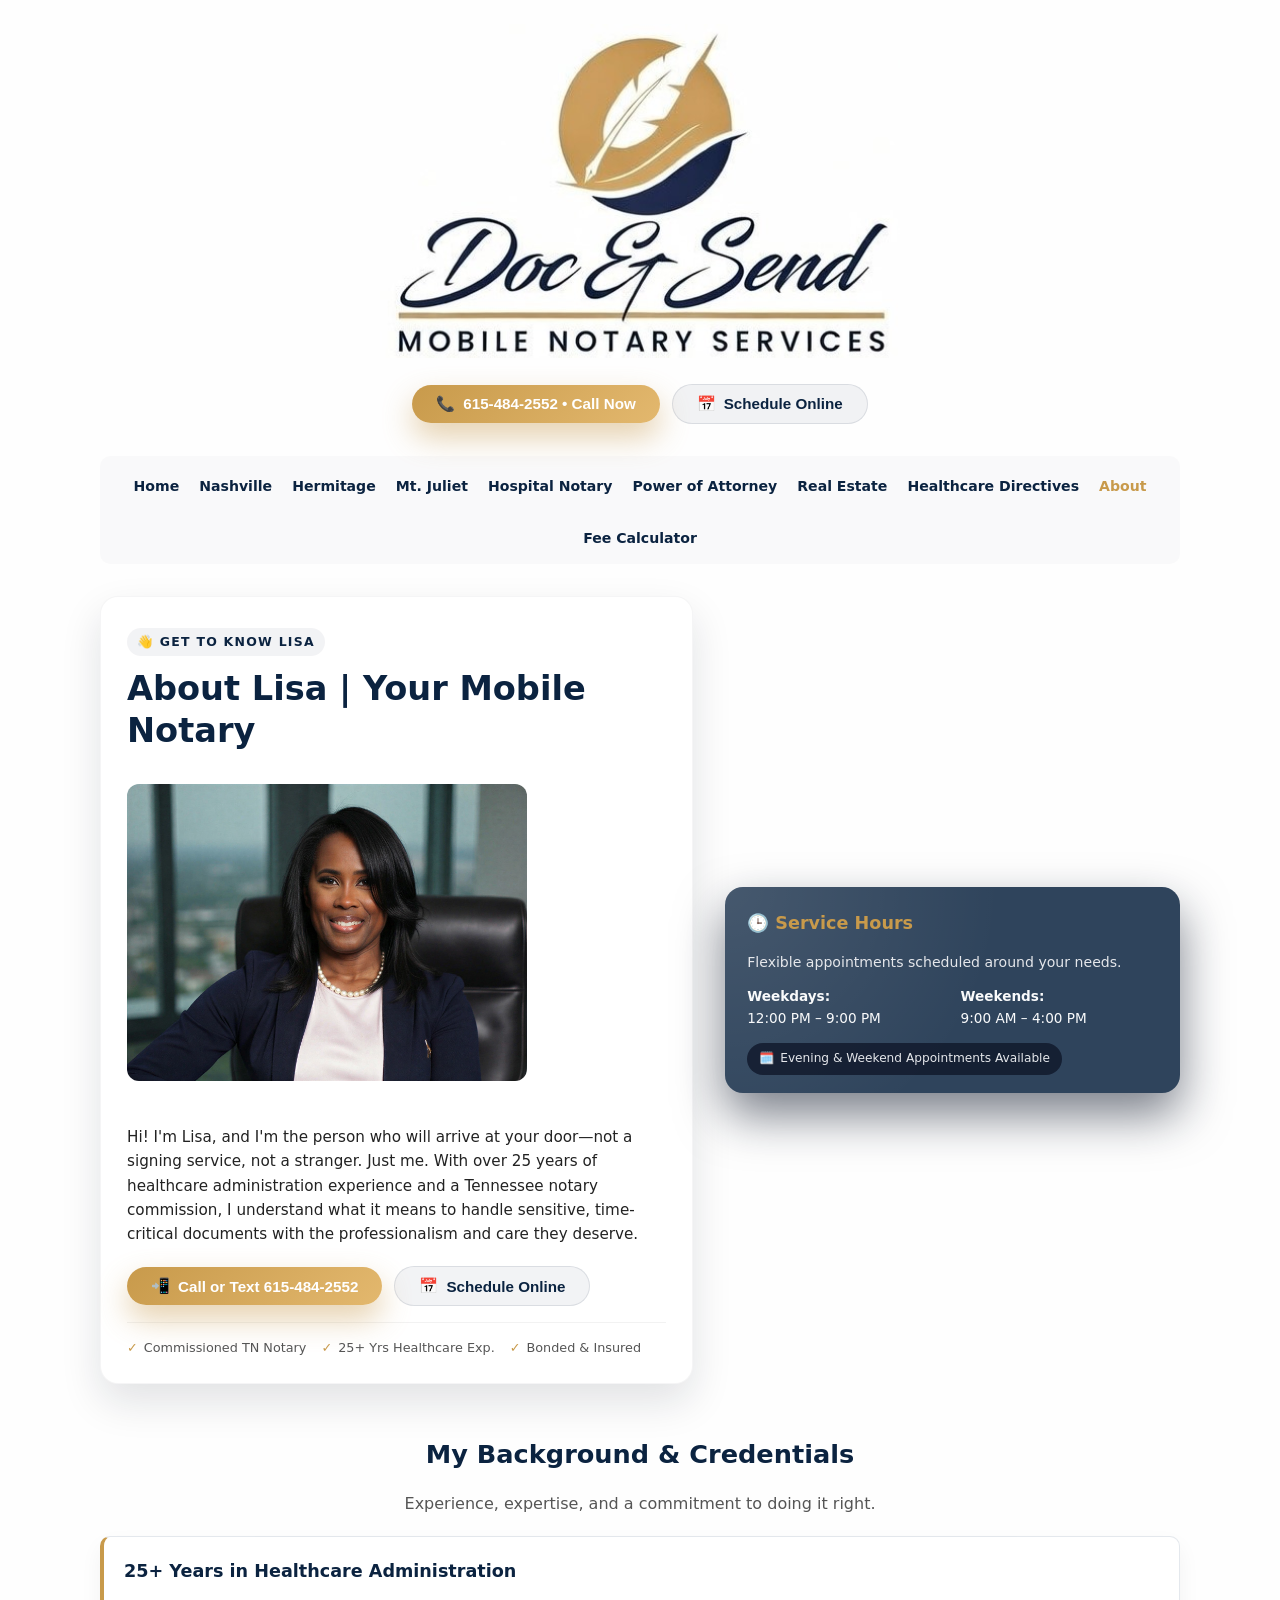
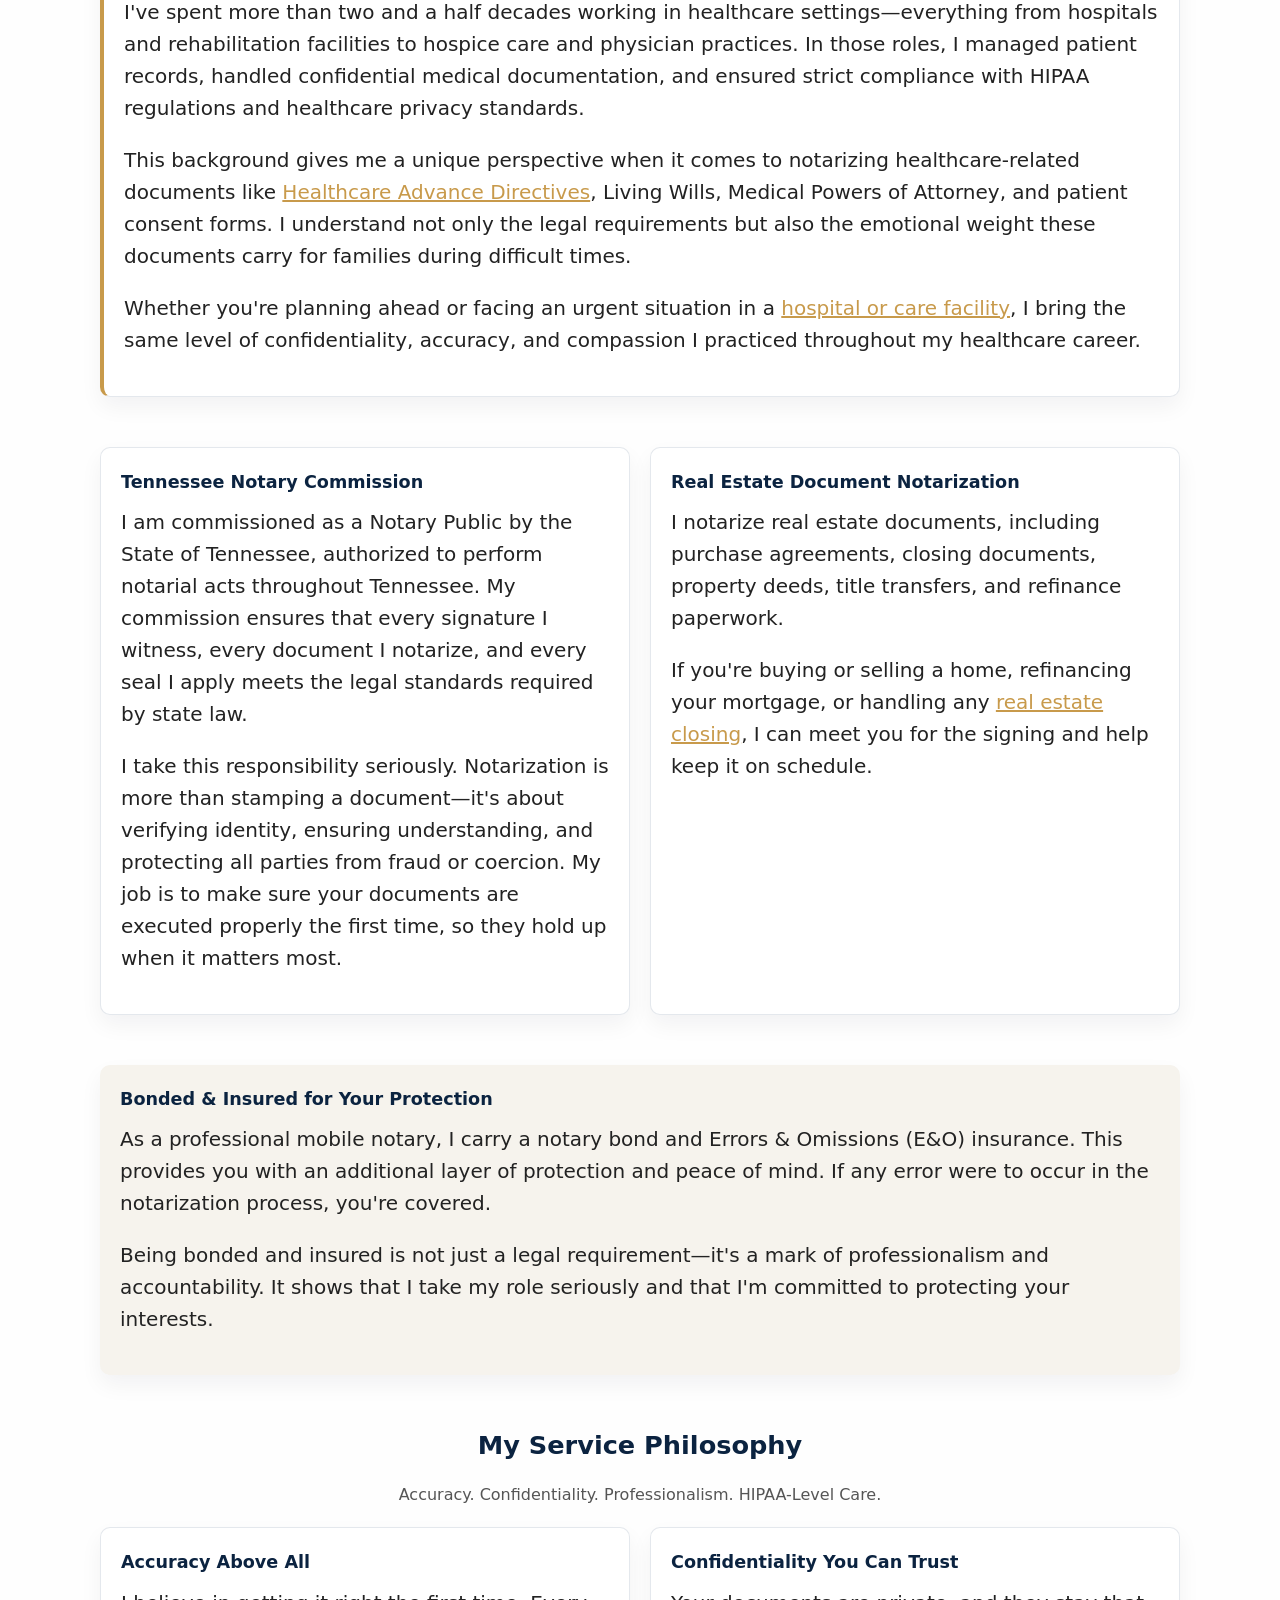
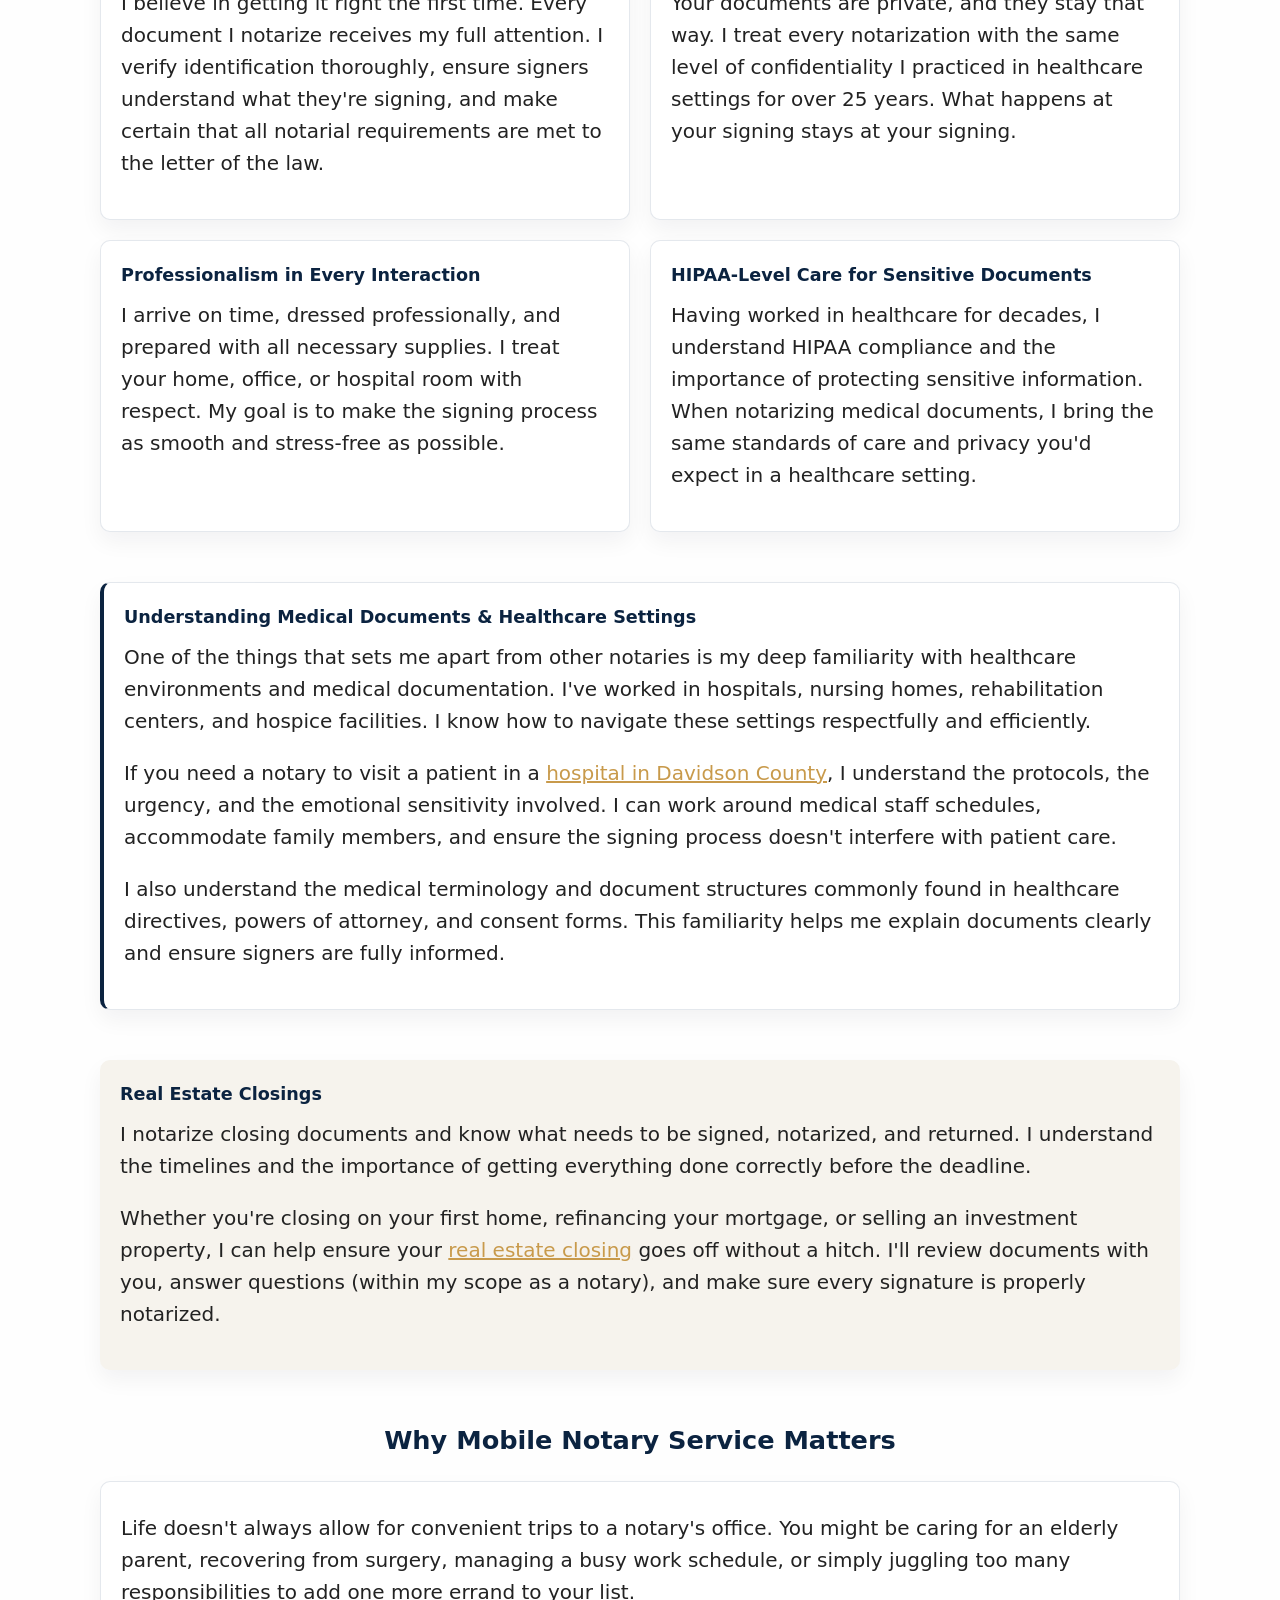
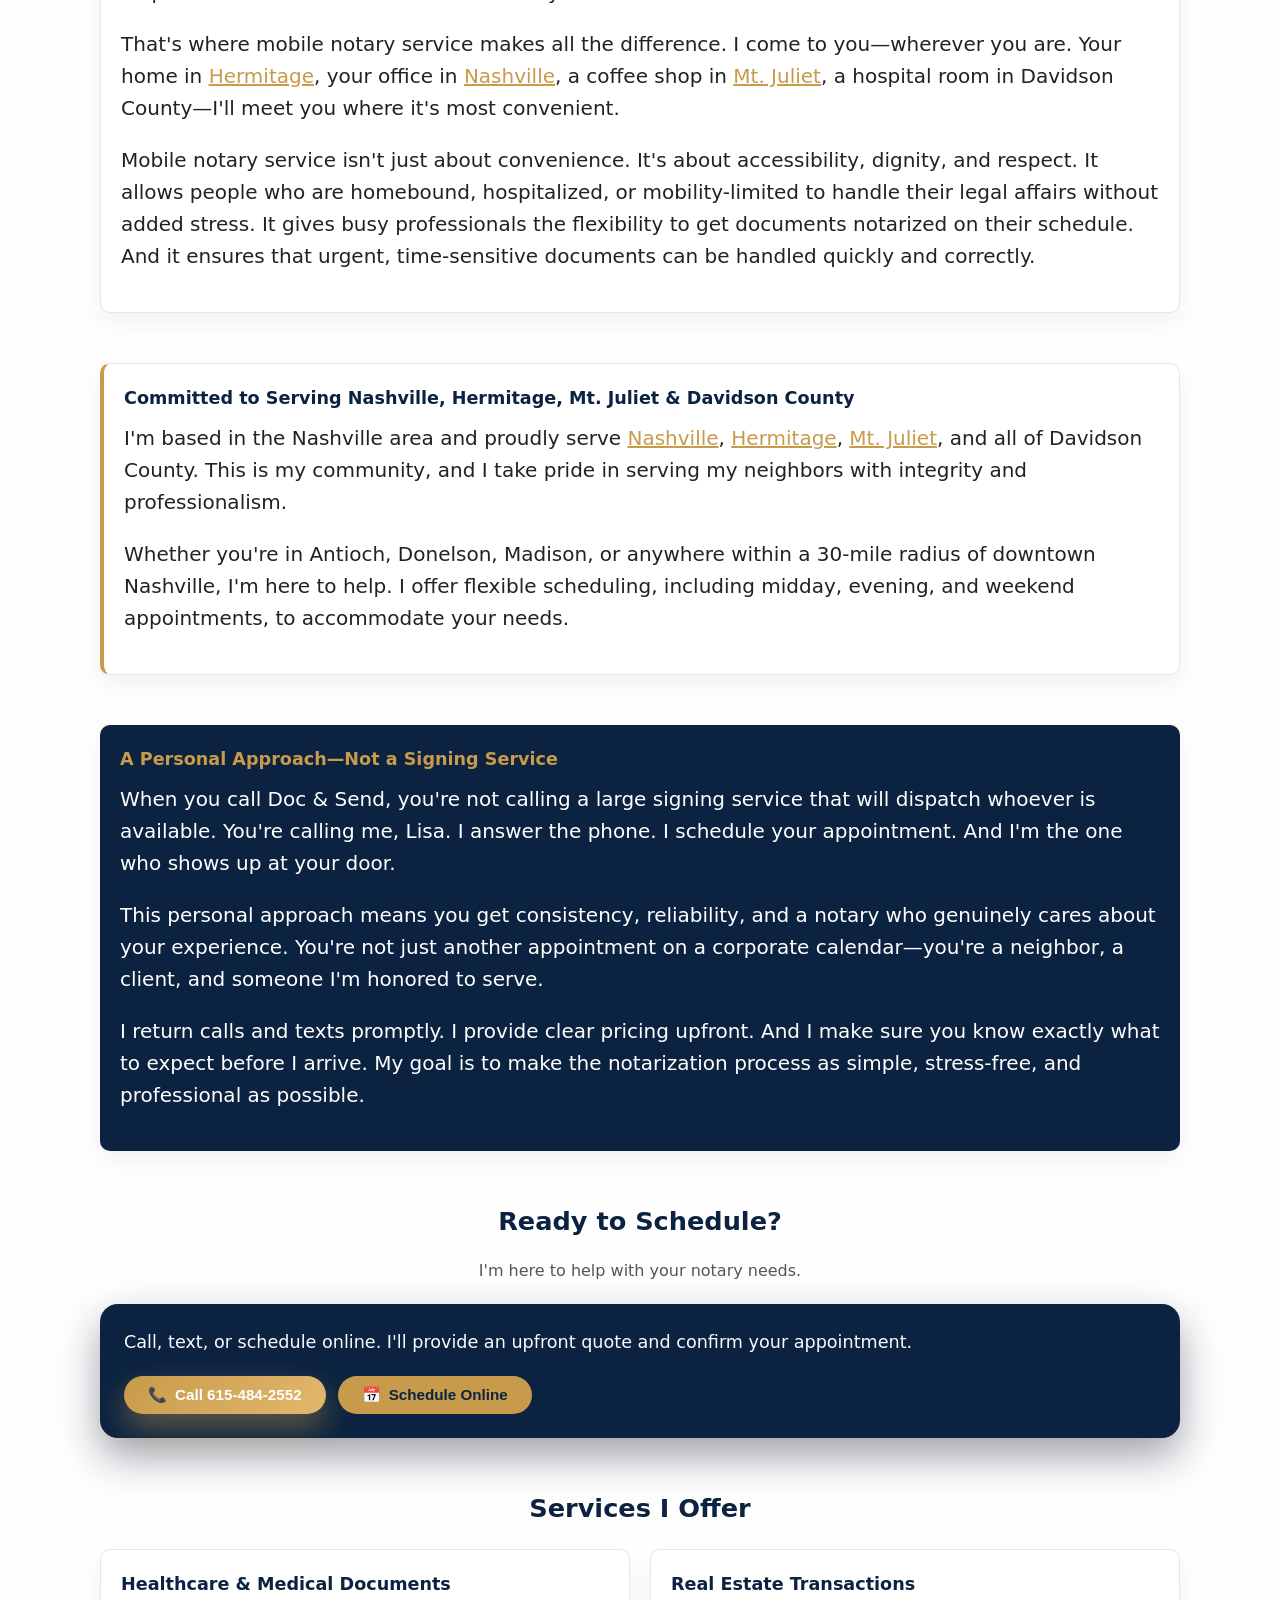
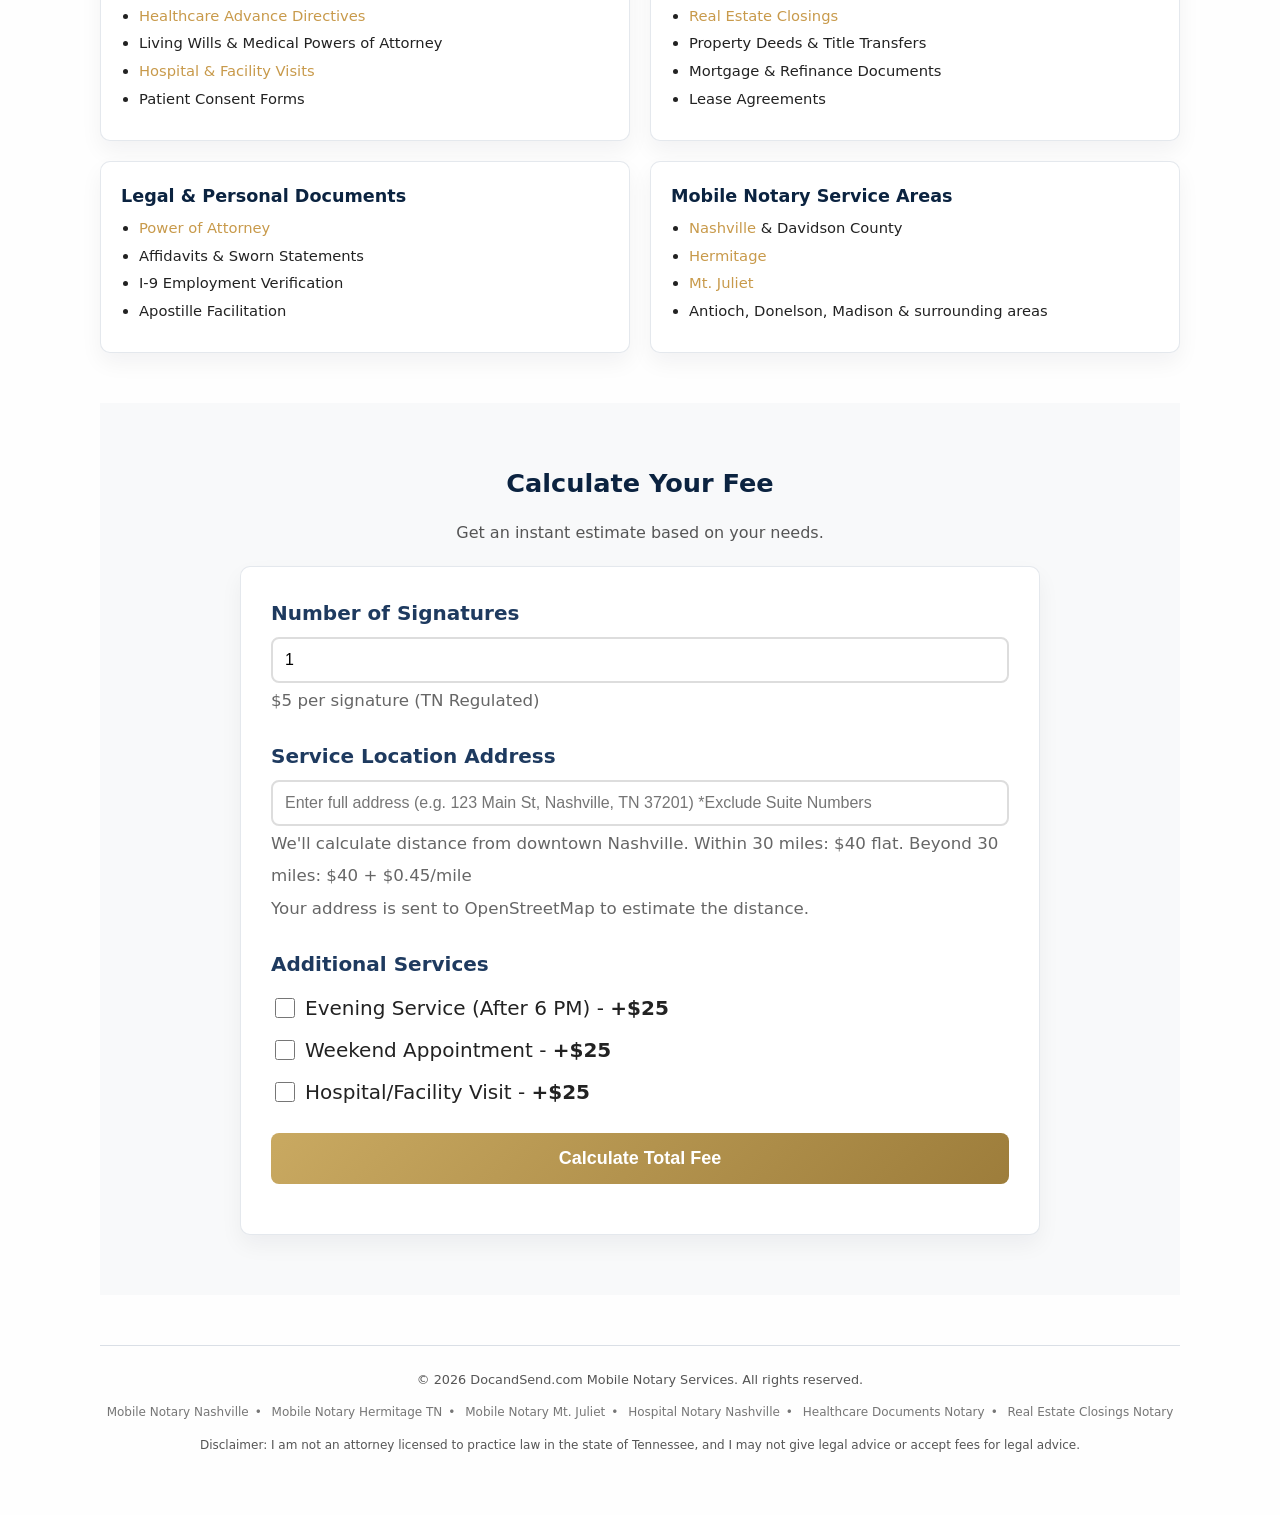
==== commit 6bd74ae4: "fix(privacy): note OSM address use on travel-fee calculator Tell visitors the service address is sen" ====
--- a/about/index.html
+++ b/about/index.html
@@ -1504,6 +1504,7 @@
                 <input type="text" id="calc-address" placeholder="Enter full address (e.g. 123 Main St, Nashville, TN 37201) *Exclude Suite Numbers" 
                     style="width: 100%; padding: 12px; border: 2px solid #ddd; border-radius: 8px; font-size: 16px;">
                 <small style="color: #666;">We'll calculate distance from downtown Nashville. Within 30 miles: $40 flat. Beyond 30 miles: $40 + $0.45/mile</small>
+                <small style="display: block; color: #666; margin-top: 6px;">Your address is sent to OpenStreetMap to estimate the distance.</small>
                 <div id="distance-result" style="margin-top: 10px; padding: 10px; background: #e3f2fd; border-radius: 6px; display: none;">
                     <strong style="color: #1976d2;">Distance: <span id="distance-miles"></span> miles from downtown Nashville</strong>
                 </div>
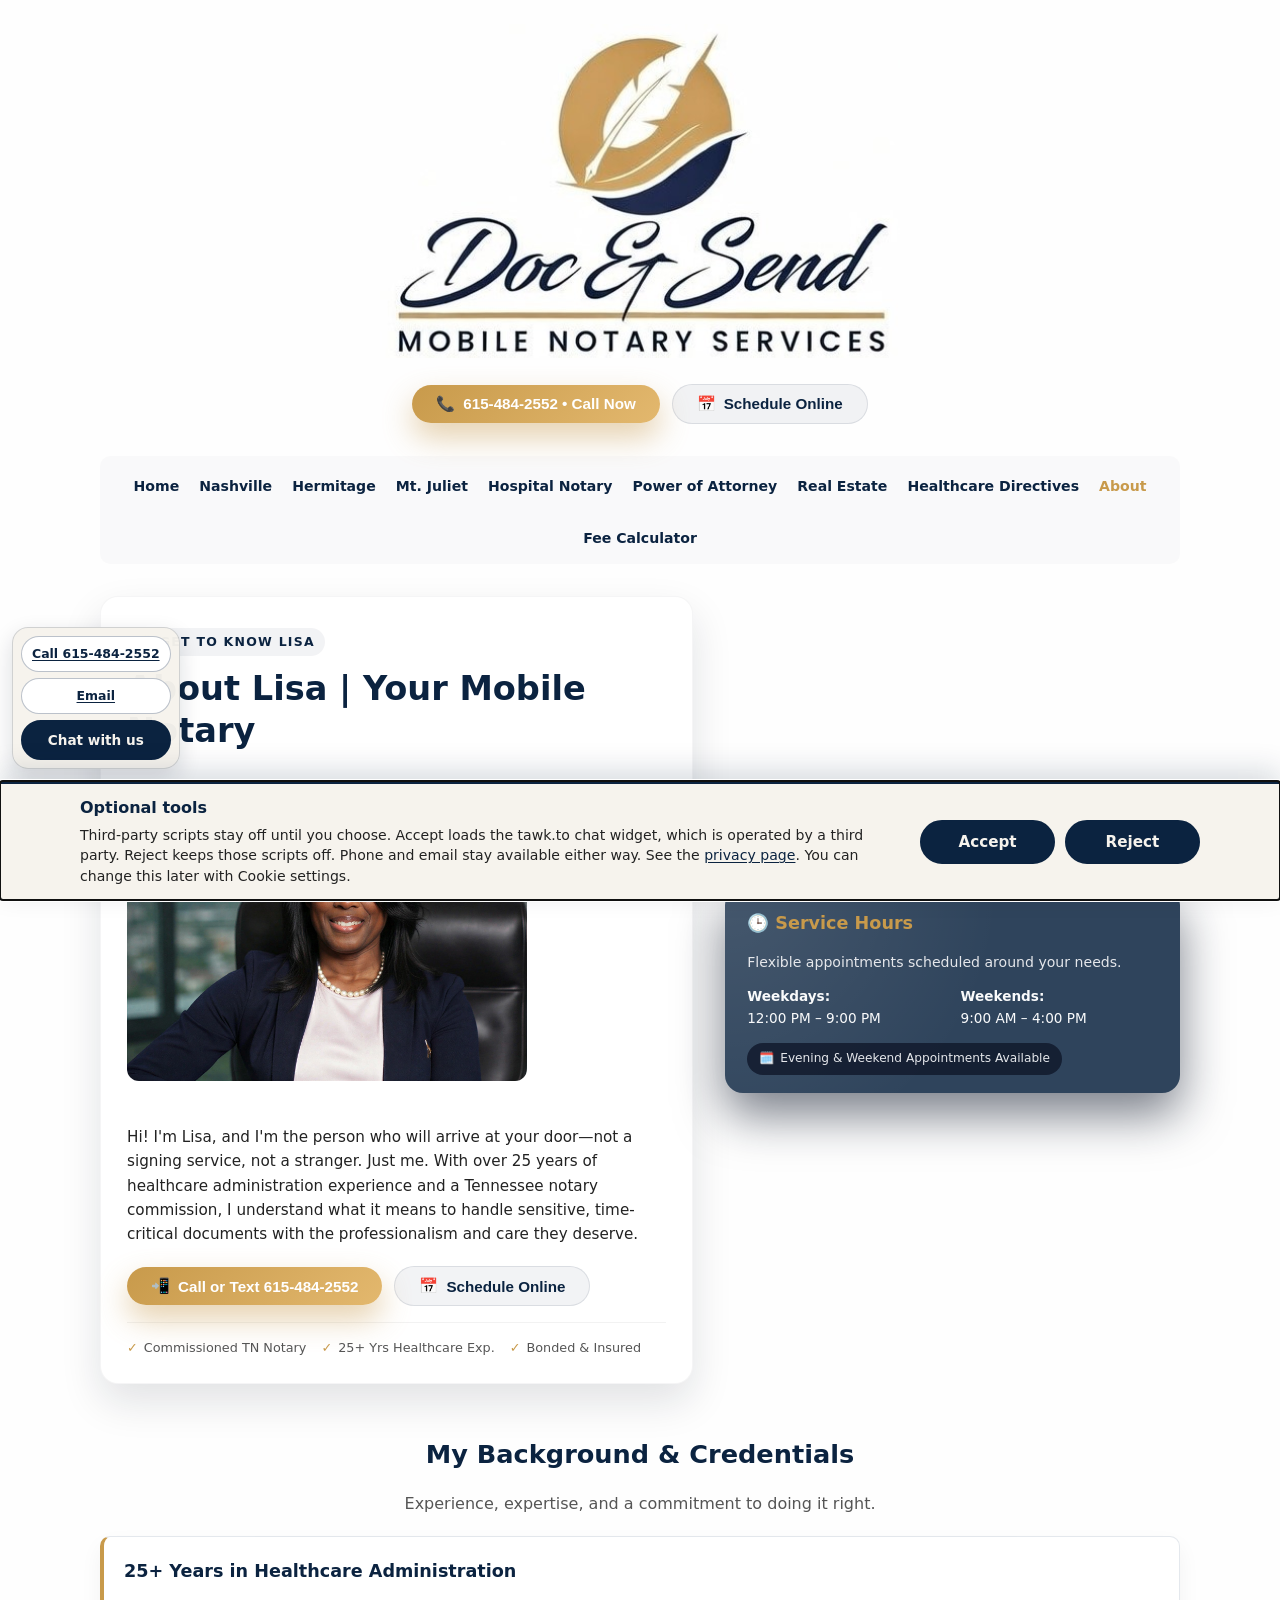
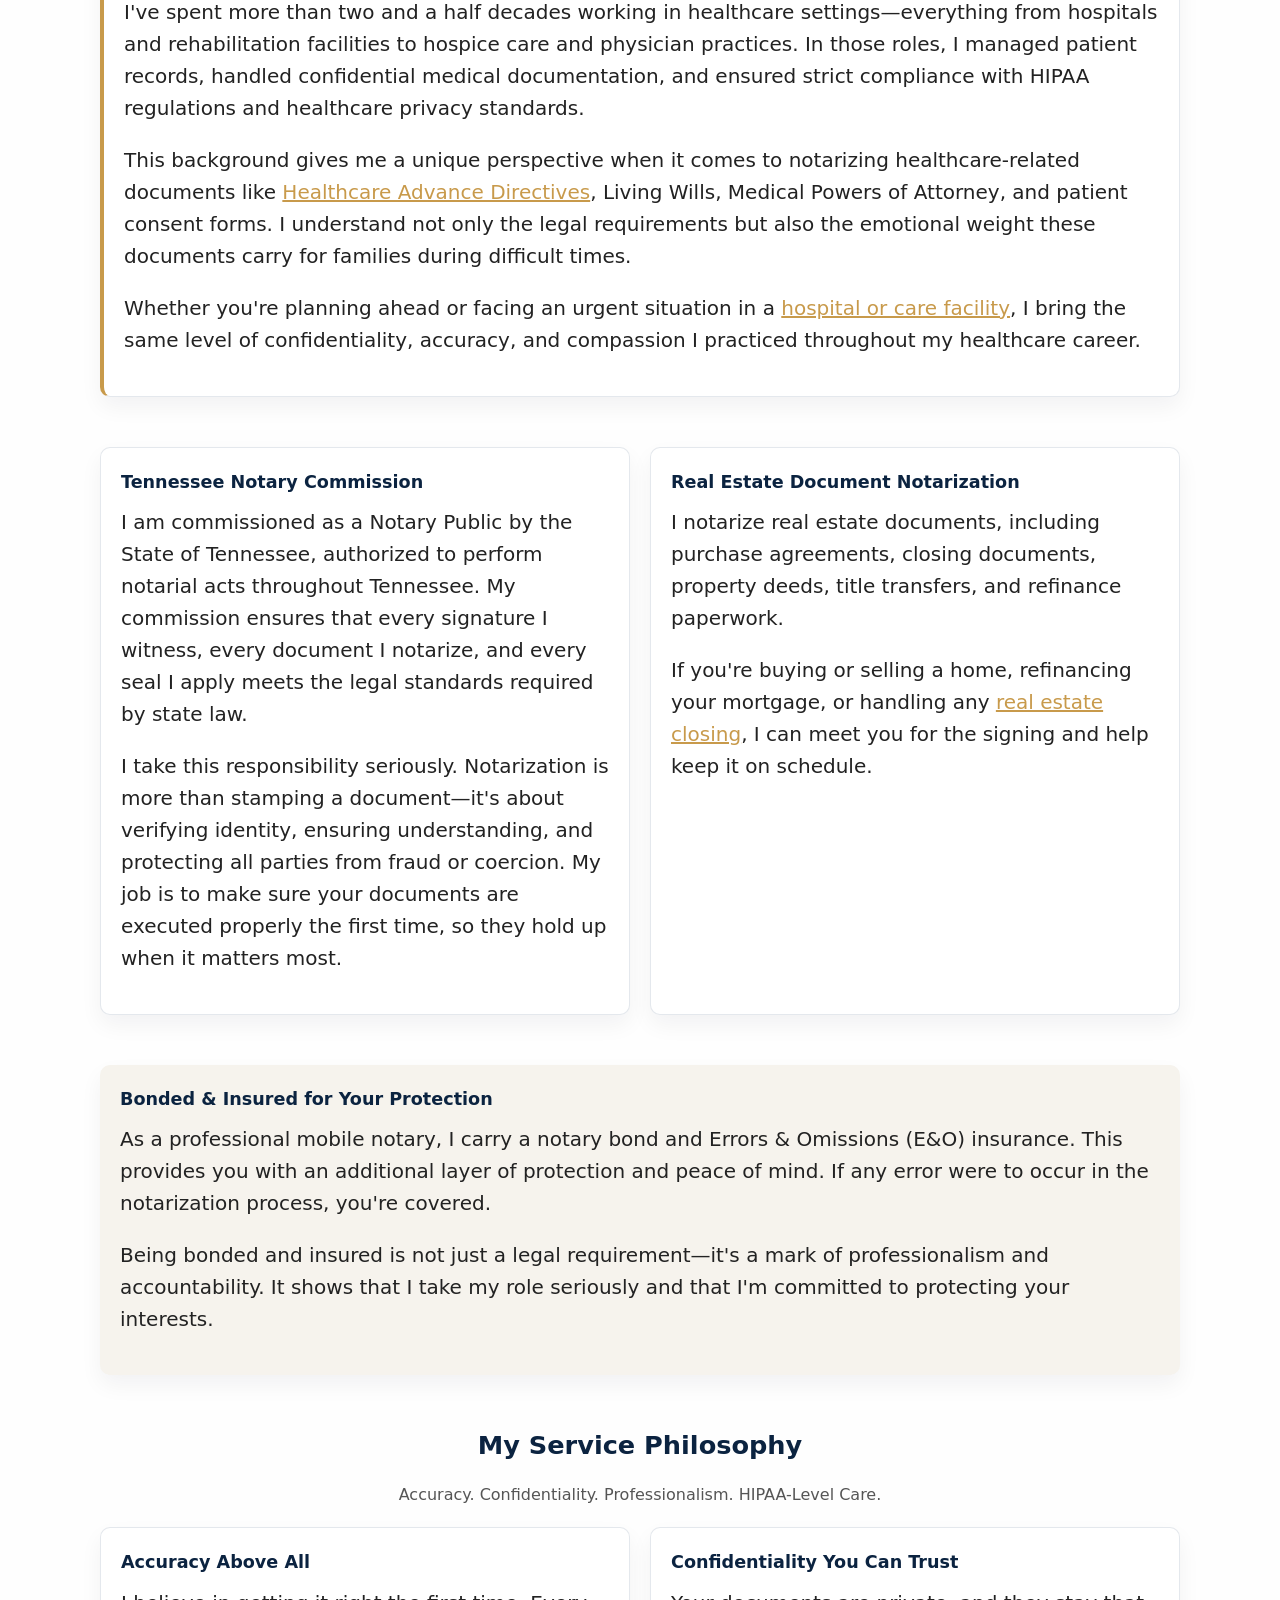
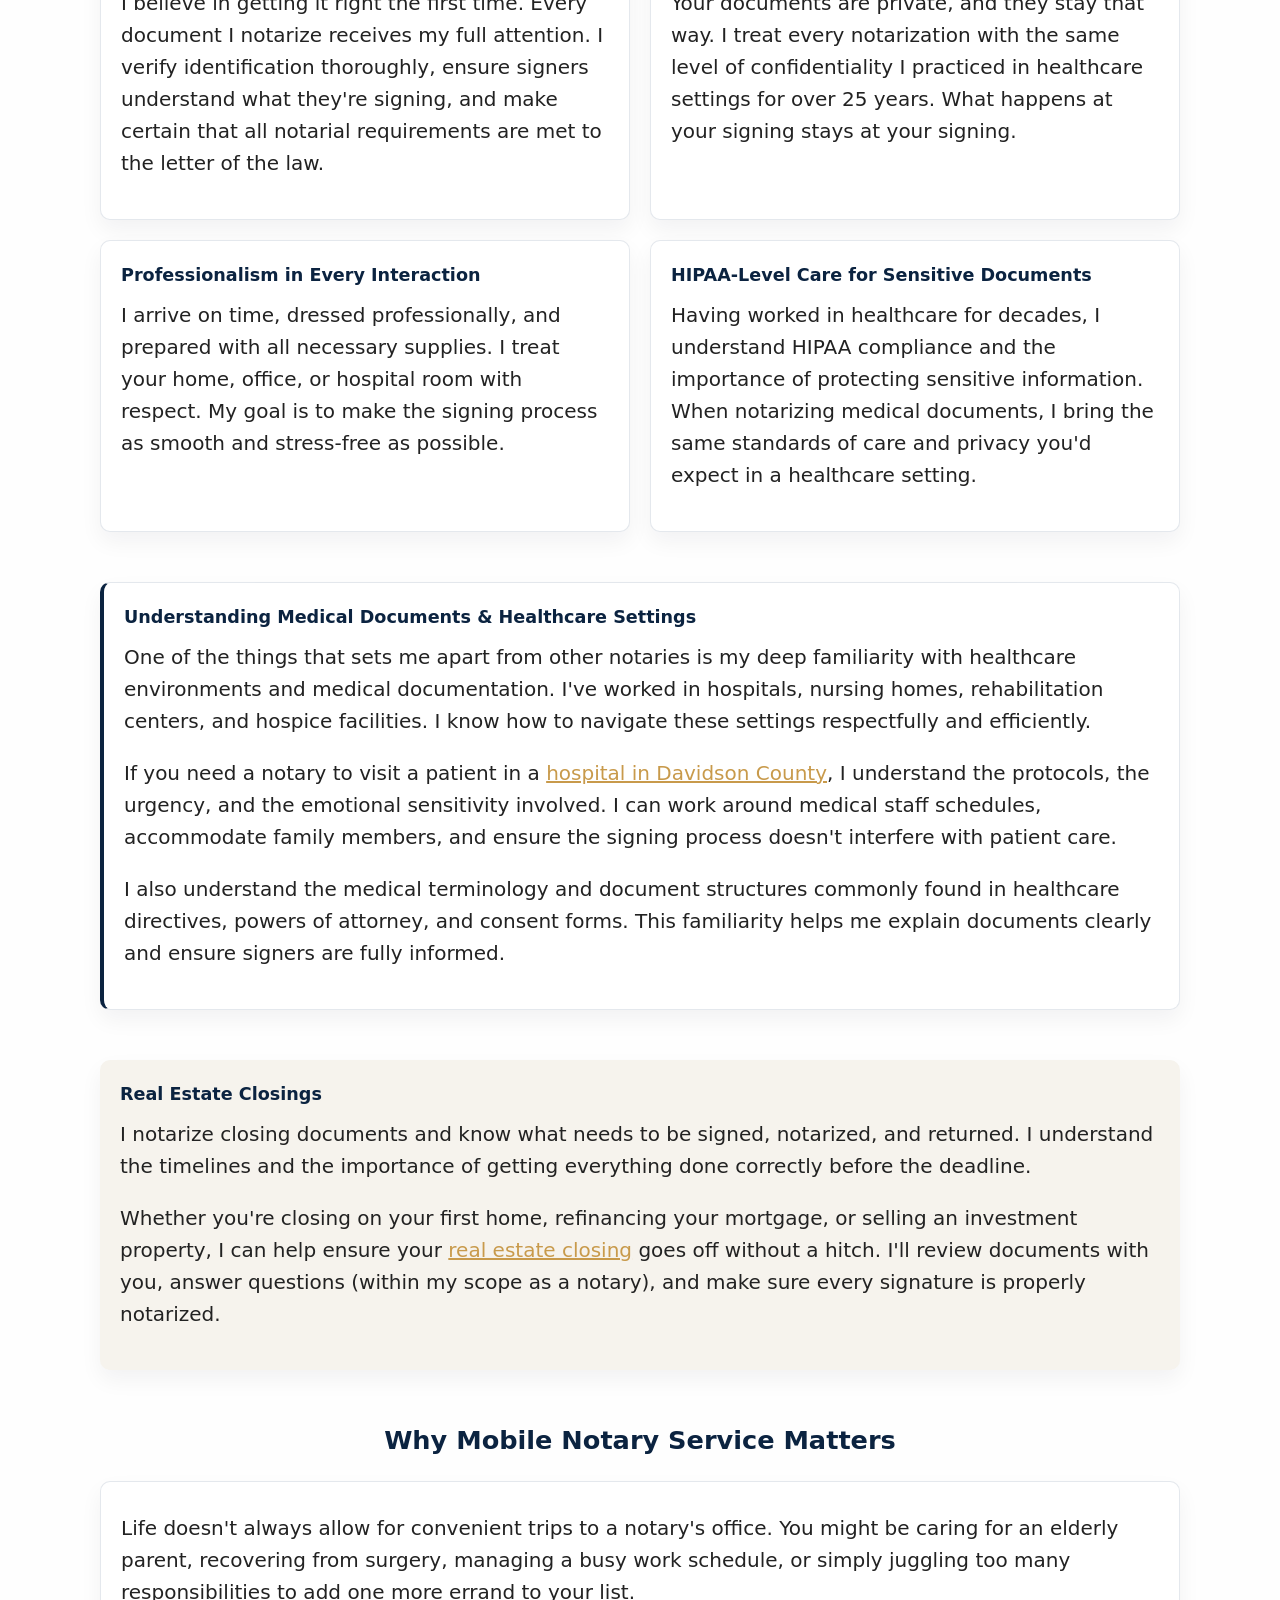
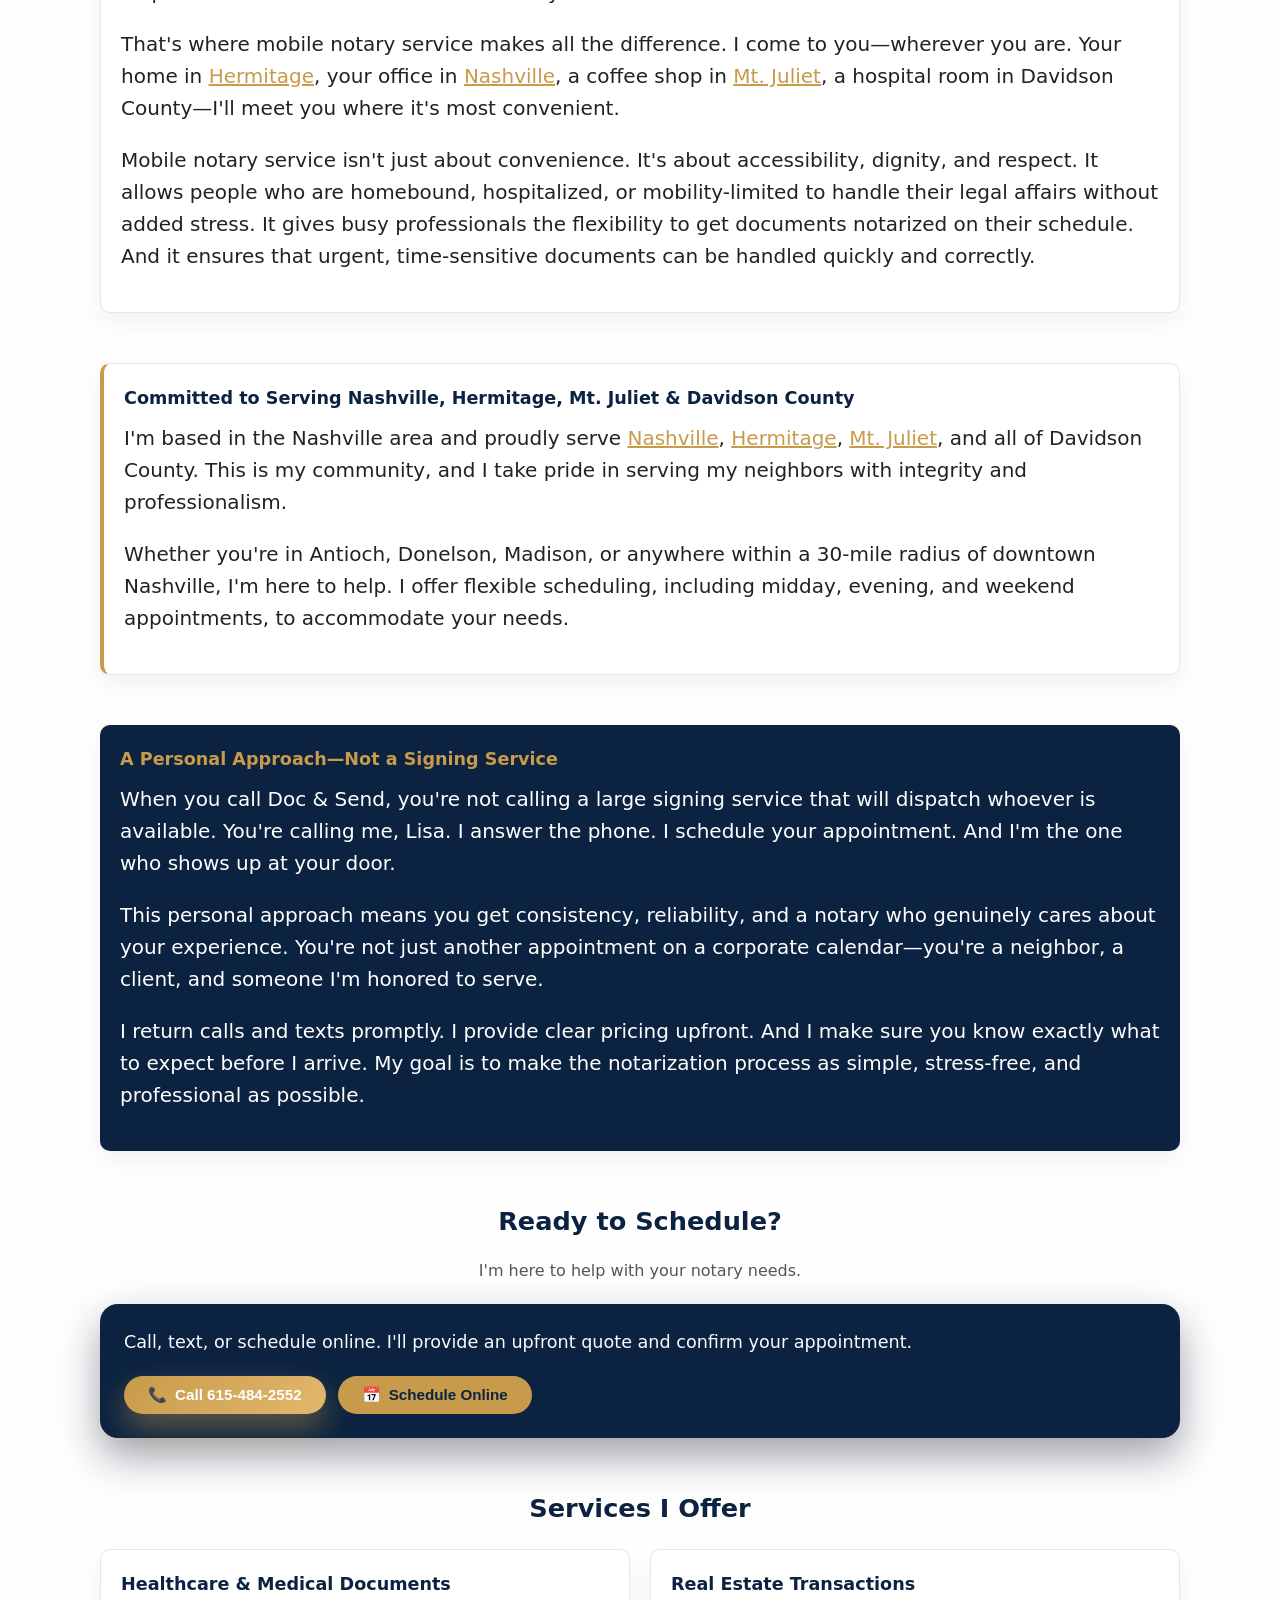
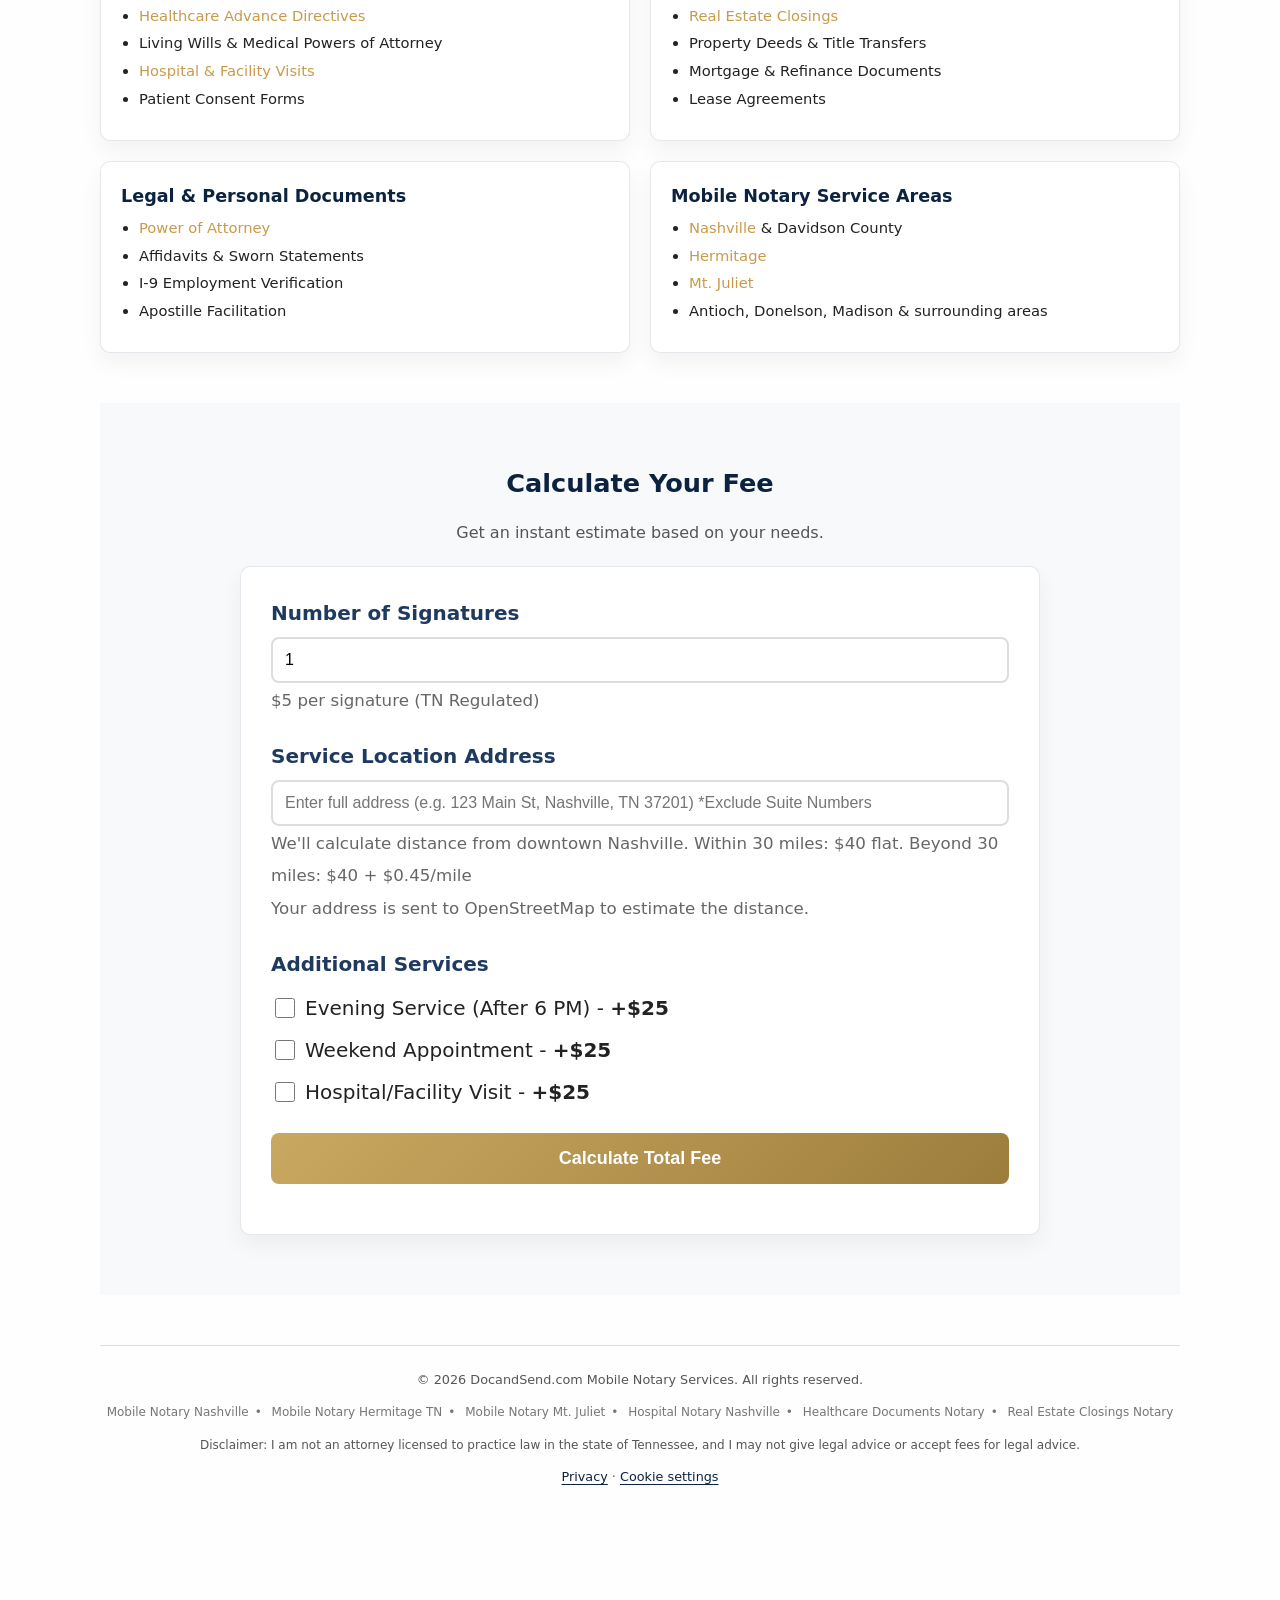
==== commit 4eeb3fd3: "Hold third-party scripts until the visitor chooses. Gate tawk.to behind an equal-weight Accept/Rejec" ====
--- a/about/index.html
+++ b/about/index.html
@@ -894,6 +894,24 @@
 
   </script>
 
+  <link rel="stylesheet" href="/assets/consent.css" />
+  <meta name="ds-tawk-src" content="https://embed.tawk.to/696d57412bf6a3197bbcbe0a/1jf9hpm4g" />
+  <script>
+    window.dataLayer = window.dataLayer || [];
+    function gtag(){dataLayer.push(arguments);}
+    gtag('consent', 'default', {
+      'ad_storage': 'denied',
+      'ad_user_data': 'denied',
+      'ad_personalization': 'denied',
+      'analytics_storage': 'denied',
+      'functionality_storage': 'denied',
+      'personalization_storage': 'denied',
+      'security_storage': 'granted',
+      'wait_for_update': 500
+    });
+    gtag('set', 'ads_data_redaction', true);
+    gtag('set', 'url_passthrough', false);
+  </script>
 </head>
 
 <body>
@@ -1777,6 +1795,11 @@
 
       </div>
 
+          <div class="ds-footer-links">
+        <a href="/privacy/">Privacy</a>
+        <span aria-hidden="true"> · </span>
+        <a href="#cookie-settings" class="ds-cookie-settings">Cookie settings</a>
+      </div>
     </footer>
 
   </div>
@@ -1787,28 +1810,7 @@
 
   </script>
 
-  <script type="text/javascript">
-
-var Tawk_API=Tawk_API||{}, Tawk_LoadStart=new Date();
-
-(function(){
-
-var s1=document.createElement("script"),s0=document.getElementsByTagName("script")[0];
-
-s1.async=true;
-
-s1.src='https://embed.tawk.to/696d57412bf6a3197bbcbe0a/1jf9hpm4g';
-
-s1.charset='UTF-8';
-
-s1.setAttribute('crossorigin','*');
-
-s0.parentNode.insertBefore(s1,s0);
-
-})();
-
-</script>
-
+    <script src="/assets/consent.js" defer></script>
 </body>
 
 </html>
--- a/assets/consent.css
+++ b/assets/consent.css
@@ -0,0 +1,207 @@
+/* Doc & Send consent banner and contact dock.
+   Accept and Reject share one button style so neither choice is emphasized. */
+
+:root {
+  --ds-banner-offset: 0px;
+}
+
+.ds-consent-banner {
+  position: fixed;
+  left: 0;
+  right: 0;
+  bottom: 0;
+  z-index: 2147483000;
+  background: #f6f3ed;
+  color: #222222;
+  border-top: 3px solid #0b2340;
+  box-shadow: 0 -10px 28px rgba(11, 35, 64, 0.16);
+  padding: 14px 16px calc(14px + env(safe-area-inset-bottom));
+  font-family: system-ui, -apple-system, BlinkMacSystemFont, "SF Pro Text", "Segoe UI", sans-serif;
+}
+
+.ds-consent-banner[hidden] {
+  display: none !important;
+}
+
+.ds-consent-inner {
+  max-width: 1120px;
+  margin: 0 auto;
+  display: flex;
+  align-items: center;
+  justify-content: space-between;
+  gap: 18px;
+}
+
+.ds-consent-copy {
+  min-width: 0;
+}
+
+.ds-consent-banner h2 {
+  margin: 0;
+  font-size: 1rem;
+  line-height: 1.3;
+  color: #0b2340;
+}
+
+.ds-consent-banner p {
+  margin: 6px 0 0;
+  font-size: 0.88rem;
+  line-height: 1.45;
+  color: #222222;
+}
+
+.ds-consent-banner a {
+  color: #0b2340;
+  text-decoration: underline;
+  text-underline-offset: 2px;
+}
+
+.ds-consent-status:empty {
+  display: none;
+}
+
+.ds-consent-actions {
+  display: grid;
+  grid-template-columns: 1fr 1fr;
+  gap: 10px;
+  width: min(280px, 100%);
+  flex: 0 0 auto;
+}
+
+.ds-consent-choice {
+  appearance: none;
+  margin: 0;
+  min-height: 44px;
+  padding: 10px 16px;
+  border-radius: 999px;
+  border: 2px solid #0b2340;
+  background: #0b2340;
+  color: #f6f3ed;
+  font: 600 0.95rem/1.2 system-ui, -apple-system, BlinkMacSystemFont, "SF Pro Text", "Segoe UI", sans-serif;
+  cursor: pointer;
+  text-align: center;
+}
+
+.ds-consent-choice:hover {
+  background: #16365f;
+  border-color: #16365f;
+}
+
+.ds-consent-choice:focus-visible,
+.ds-chat-btn:focus-visible,
+.ds-dock-link:focus-visible,
+.ds-cookie-settings:focus-visible,
+.ds-consent-banner a:focus-visible,
+.ds-footer-links a:focus-visible {
+  outline: 3px solid #c89a4b;
+  outline-offset: 2px;
+}
+
+.ds-footer-links {
+  margin-top: 12px;
+  font-size: 0.8rem;
+}
+
+.ds-footer-links a {
+  color: #0b2340;
+  text-decoration: underline;
+  text-underline-offset: 3px;
+}
+
+.ds-contact-dock {
+  position: fixed;
+  left: 12px;
+  bottom: calc(var(--ds-banner-offset, 0px) + 12px);
+  z-index: 2147482000;
+  display: flex;
+  flex-direction: column;
+  align-items: stretch;
+  gap: 6px;
+  width: max-content;
+  max-width: min(220px, calc(100vw - 24px));
+  padding: 8px;
+  background: rgba(246, 243, 237, 0.97);
+  border: 1px solid rgba(11, 35, 64, 0.16);
+  border-radius: 16px;
+  box-shadow: 0 8px 22px rgba(15, 23, 42, 0.14);
+  font-family: system-ui, -apple-system, BlinkMacSystemFont, "SF Pro Text", "Segoe UI", sans-serif;
+}
+
+.ds-dock-link {
+  display: inline-flex;
+  align-items: center;
+  justify-content: center;
+  min-height: 36px;
+  padding: 6px 10px;
+  border-radius: 999px;
+  border: 1px solid rgba(11, 35, 64, 0.28);
+  background: #ffffff;
+  color: #0b2340;
+  font-size: 0.78rem;
+  font-weight: 600;
+  text-decoration: underline;
+  text-underline-offset: 2px;
+}
+
+.ds-chat-btn {
+  appearance: none;
+  margin: 0;
+  min-height: 40px;
+  padding: 8px 14px;
+  border-radius: 999px;
+  border: 2px solid #0b2340;
+  background: #0b2340;
+  color: #f6f3ed;
+  font: 600 0.85rem/1.2 system-ui, -apple-system, BlinkMacSystemFont, "SF Pro Text", "Segoe UI", sans-serif;
+  cursor: pointer;
+}
+
+.ds-chat-btn[hidden] {
+  display: none !important;
+}
+
+.ds-chat-btn:hover {
+  background: #16365f;
+  border-color: #16365f;
+}
+
+body.ds-consent-open {
+  padding-bottom: var(--ds-banner-offset, 0px);
+}
+
+body.ds-consent-open .floating-calc-btn {
+  bottom: calc(var(--ds-banner-offset, 0px) + 16px);
+}
+
+html.ds-tawk-suppressed iframe[src*="tawk.to"],
+html.ds-tawk-suppressed #tawkchat-container,
+html.ds-tawk-suppressed .tawk-min-container,
+html.ds-tawk-suppressed [class*="tawk-"] {
+  display: none !important;
+  visibility: hidden !important;
+  pointer-events: none !important;
+}
+
+@media (max-width: 720px) {
+  .ds-consent-inner {
+    flex-direction: column;
+    align-items: stretch;
+  }
+
+  .ds-consent-actions {
+    width: 100%;
+  }
+
+  .floating-calc-btn {
+    right: 12px;
+    bottom: calc(var(--ds-banner-offset, 0px) + 12px);
+    padding: 10px 12px;
+    font-size: 11px;
+  }
+}
+
+@media (prefers-reduced-motion: reduce) {
+  .floating-calc-btn {
+    animation: none;
+  }
+}
